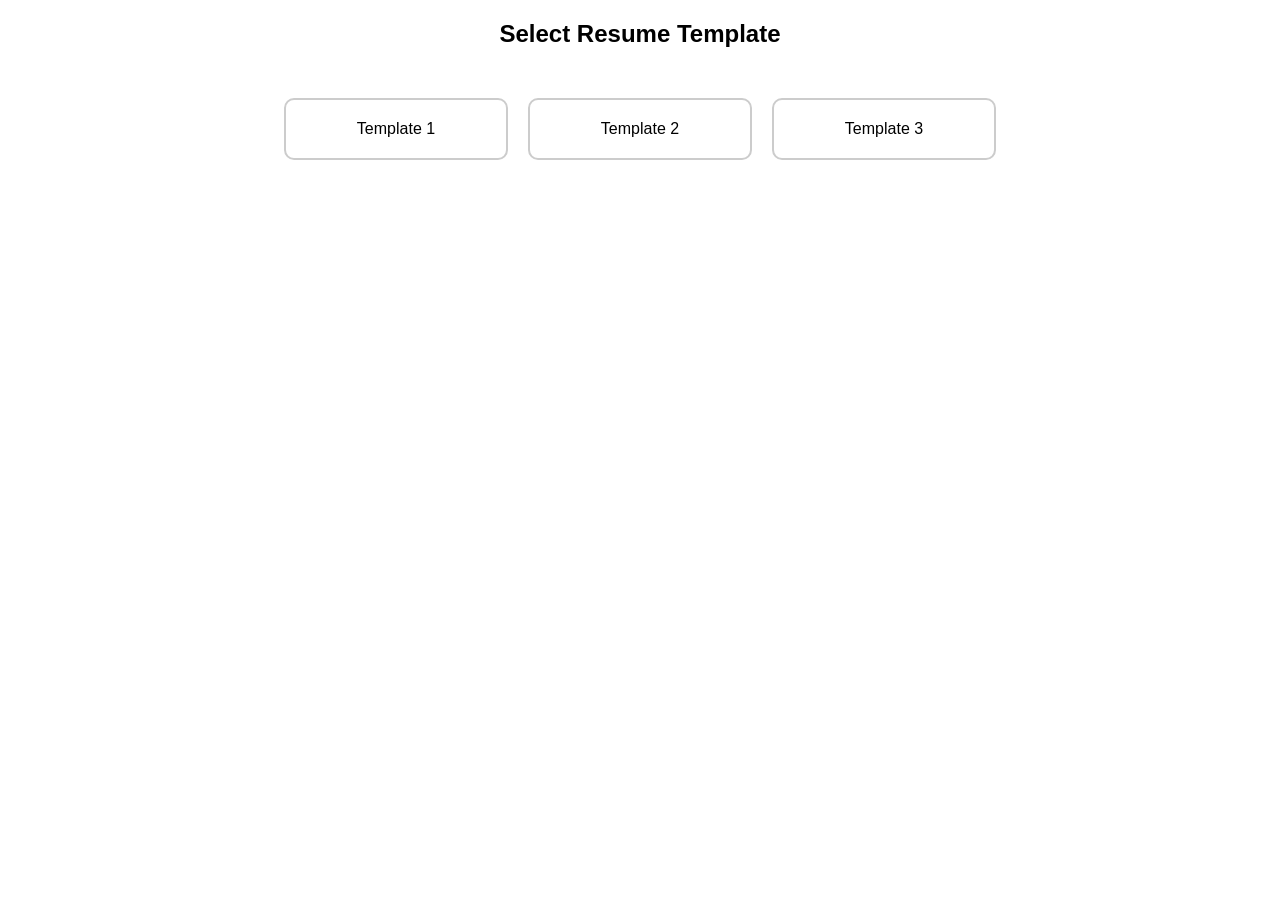
==== index.html @ f0acc03e "Add files via upload" ====
<!DOCTYPE html>
<html>
<head>
    <title>Resume Generator</title>
    <style>
        body { font-family: Arial; text-align: center; }
        .templates {
            display: flex;
            justify-content: center;
            gap: 20px;
            margin-top: 50px;
        }
        .card {
            width: 180px;
            padding: 20px;
            border: 2px solid #ccc;
            cursor: pointer;
            border-radius: 10px;
        }
    </style>
</head>
<body>

<h2>Select Resume Template</h2>

<div class="templates">
    <div class="card" onclick="selectTemplate('t1')">Template 1</div>
    <div class="card" onclick="selectTemplate('t2')">Template 2</div>
    <div class="card" onclick="selectTemplate('t3')">Template 3</div>
</div>

<script>
function selectTemplate(t) {
    localStorage.setItem("template", t);

    if (t === "t1") window.location.href = "form1.html";
    else if (t === "t2") window.location.href = "form2.html";
    else window.location.href = "form3.html";
}
</script>

</body>
</html>
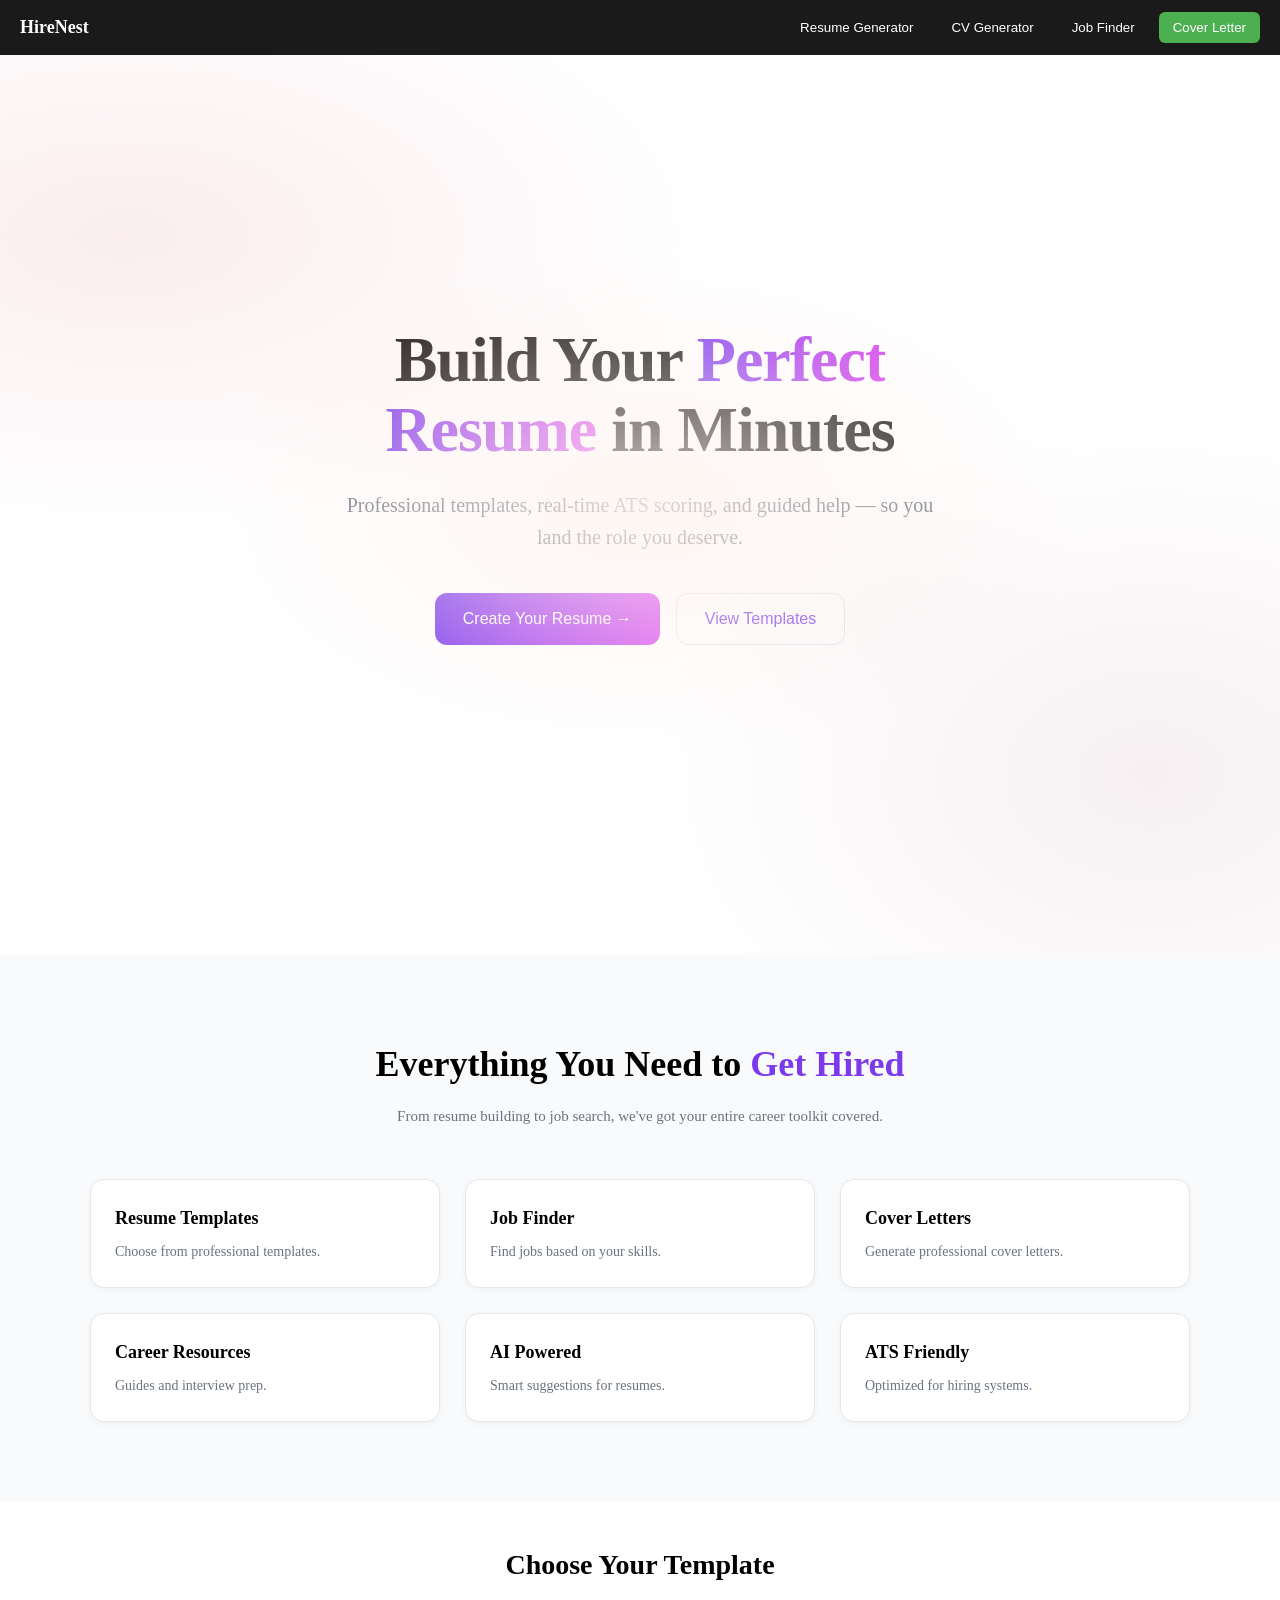
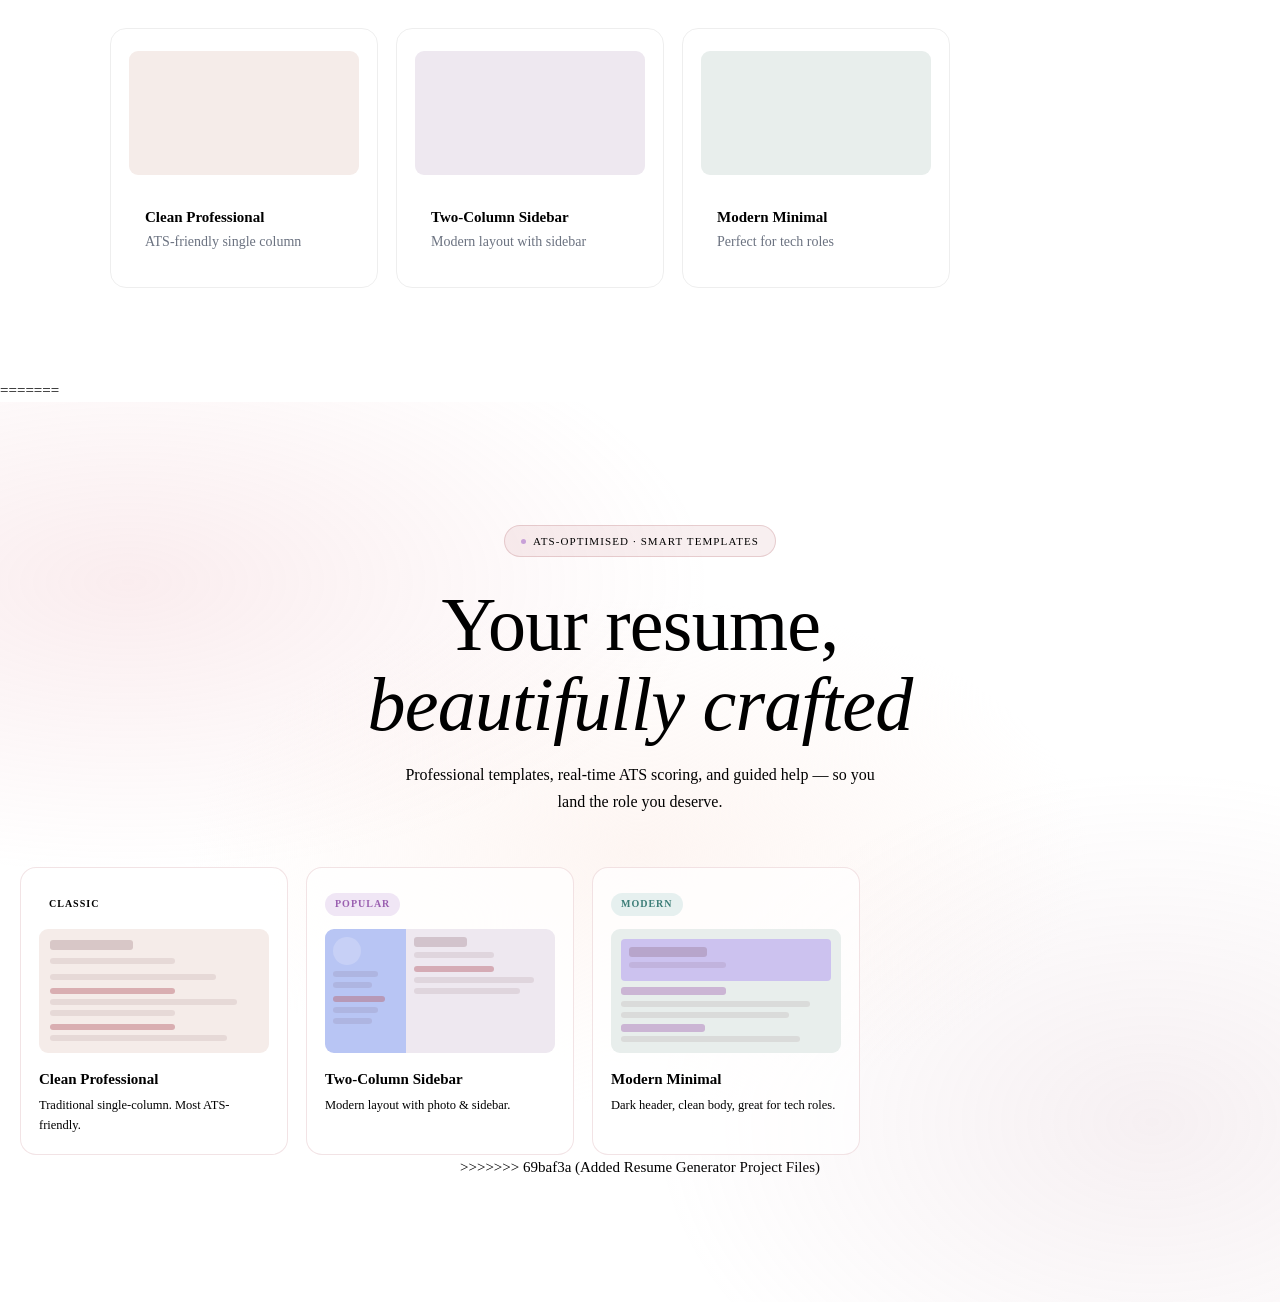
==== commit 28491c36: "Added Resume Generator Project Files" ====
--- a/index.html
+++ b/index.html
@@ -1,43 +1,559 @@
 <!DOCTYPE html>
-<html>
+<html lang="en">
 <head>
-    <title>Resume Generator</title>
-    <style>
-        body { font-family: Arial; text-align: center; }
-        .templates {
-            display: flex;
-            justify-content: center;
-            gap: 20px;
-            margin-top: 50px;
-        }
-        .card {
-            width: 180px;
-            padding: 20px;
-            border: 2px solid #ccc;
-            cursor: pointer;
-            border-radius: 10px;
-        }
-    </style>
+<meta charset="UTF-8">
+<meta name="viewport" content="width=device-width, initial-scale=1.0">
+<title>HireNest — ATS-Ready Resume Builder</title>
+<link href="https://fonts.googleapis.com/css2?family=Cormorant+Garamond:ital,wght@0,300;0,400;0,500;0,600;1,400;1,500&family=Jost:wght@300;400;500;600&display=swap" rel="stylesheet">
+<link rel="stylesheet" href="styles.css">
 </head>
 <body>
-
-<h2>Select Resume Template</h2>
-
-<div class="templates">
-    <div class="card" onclick="selectTemplate('t1')">Template 1</div>
-    <div class="card" onclick="selectTemplate('t2')">Template 2</div>
-    <div class="card" onclick="selectTemplate('t3')">Template 3</div>
+<!-- NAVBAR -->
+<div class="navbar">
+    <div class="logo">HireNest</div>
+    <div class="nav-buttons">
+      <button class="nav-btn" onclick="goToResume()">Resume Generator</button>
+      <button class="nav-btn" onclick="goToCV()">CV Generator</button>
+      <button class="nav-btn" onclick="goToJobs()">Job Finder</button>
+      <button class="nav-btn active" onclick="goToCoverLetter()">Cover Letter</button>
+    </div>
+  </div>
+<!-- ═══════════════════════════════════════════
+     SCREEN 0: HOME / TEMPLATE SELECTION
+═════════════════════════════════════════════ -->
+
+<div id="screen-home" class="screen active" style="background:#ffffff; padding:0;">
+
+  <!-- HERO -->
+  <div style="max-width:1200px;margin:0 auto;padding:80px 20px 60px;text-align:center;">
+
+    <h1 style="
+      font-size:64px;
+      line-height:1.1;
+      font-weight:600;
+      letter-spacing:-1px;
+      color:#111;
+      margin-bottom:24px;
+    ">
+      Build Your <span style="background:linear-gradient(90deg,#7c3aed,#d946ef);-webkit-background-clip:text;color:transparent;">Perfect</span><br>
+      <span style="background:linear-gradient(90deg,#7c3aed,#d946ef);-webkit-background-clip:text;color:transparent;">Resume</span> in Minutes
+    </h1>
+
+    <p style="
+      font-size:20px;
+      color:#6b7280;
+      max-width:600px;
+      margin:0 auto 40px;
+      line-height:1.6;
+    ">
+      Professional templates, real-time ATS scoring, and guided help — so you land the role you deserve.
+    </p>
+
+    <!-- CTA -->
+    <div style="display:flex;gap:16px;justify-content:center;flex-wrap:wrap;margin-bottom:60px;">
+      <button onclick="scrollToTemplates()" style="
+        background:linear-gradient(90deg,#7c3aed,#d946ef);
+        color:white;
+        border:none;
+        padding:16px 28px;
+        font-size:16px;
+        border-radius:12px;
+        cursor:pointer;
+        font-weight:500;
+      ">
+        Create Your Resume →
+      </button>
+
+      <button onclick="document.getElementById('template-section').scrollIntoView({behavior:'smooth'})" style="
+        background:white;
+        border:1px solid #e5e7eb;
+        padding:16px 28px;
+        font-size:16px;
+        border-radius:12px;
+        cursor:pointer;
+        color:#7c3aed;
+        font-weight:500;
+      ">
+        View Templates
+      </button>
+    </div>
+
+  </div>
+  </div> <!-- END template-section -->
+
+<!-- NEW FEATURES SECTION -->
+<section class="features-section">
+  <div class="features-container">
+
+    <h2 class="features-title">
+      Everything You Need to <span>Get Hired</span>
+    </h2>
+
+    <p class="features-sub">
+      From resume building to job search, we've got your entire career toolkit covered.
+    </p>
+
+    <div class="features-grid">
+
+      <div class="feature-card">
+        <h3>Resume Templates</h3>
+        <p>Choose from professional templates.</p>
+      </div>
+
+      <div class="feature-card">
+        <h3>Job Finder</h3>
+        <p>Find jobs based on your skills.</p>
+      </div>
+
+      <div class="feature-card">
+        <h3>Cover Letters</h3>
+        <p>Generate professional cover letters.</p>
+      </div>
+
+      <div class="feature-card">
+        <h3>Career Resources</h3>
+        <p>Guides and interview prep.</p>
+      </div>
+
+      <div class="feature-card">
+        <h3>AI Powered</h3>
+        <p>Smart suggestions for resumes.</p>
+      </div>
+
+      <div class="feature-card">
+        <h3>ATS Friendly</h3>
+        <p>Optimized for hiring systems.</p>
+      </div>
+
+    </div>
+  </div>
+</section>
+
+  <!-- TEMPLATE SECTION -->
+  <div id="template-section" style="max-width:1100px;margin:0 auto;padding:40px 20px 90px;">
+
+    <h2 style="text-align:center;font-size:28px;font-weight:600;margin-bottom:40px;">
+      Choose Your Template
+    </h2>
+
+    <div class="template-grid">
+
+      <!-- Template 1 -->
+      <div class="template-card" onclick="selectTemplate(1)" style="border-radius:16px;border:1px solid #eee;overflow:hidden;cursor:pointer;transition:.2s;">
+        <div class="tc-preview preview-t1"></div>
+        <div style="padding:16px;">
+          <div style="font-weight:600;">Clean Professional</div>
+          <div style="color:#6b7280;font-size:14px;">ATS-friendly single column</div>
+        </div>
+      </div>
+
+      <!-- Template 2 -->
+      <div class="template-card" onclick="selectTemplate(2)" style="border-radius:16px;border:1px solid #eee;overflow:hidden;cursor:pointer;">
+        <div class="tc-preview preview-t2"></div>
+        <div style="padding:16px;">
+          <div style="font-weight:600;">Two-Column Sidebar</div>
+          <div style="color:#6b7280;font-size:14px;">Modern layout with sidebar</div>
+        </div>
+      </div>
+
+      <!-- Template 3 -->
+      <div class="template-card" onclick="selectTemplate(3)" style="border-radius:16px;border:1px solid #eee;overflow:hidden;cursor:pointer;">
+        <div class="tc-preview preview-t3"></div>
+        <div style="padding:16px;">
+          <div style="font-weight:600;">Modern Minimal</div>
+          <div style="color:#6b7280;font-size:14px;">Perfect for tech roles</div>
+        </div>
+      </div>
+
+    </div>
+
+  </div>
+  
+
+=======
+<!-- ═══════════════════════════════════════════
+     SCREEN 0: HOME / TEMPLATE SELECTION
+═════════════════════════════════════════════ -->
+<div id="screen-home" class="screen active">
+  <div style="position:relative;z-index:1;width:100%;">
+    <div class="home-badge">
+      <div class="ai-dot"></div>
+      ATS-Optimised · Smart Templates
+    </div>
+    <h1 class="home-title">Your resume,<br><em>beautifully crafted</em></h1>
+    <p class="home-sub">Professional templates, real-time ATS scoring, and guided help — so you land the role you deserve.</p>
+
+    <div class="template-grid">
+
+      <div class="template-card" onclick="selectTemplate(1)">
+        <span class="tc-tag">Classic</span>
+        <div class="tc-preview preview-t1">
+          <div class="preview-lines">
+            <div class="pl thick xshort"></div>
+            <div class="pl short" style="margin-top:8px"></div>
+            <div class="pl" style="width:80%;margin-top:10px"></div>
+            <div class="pl accent short" style="margin-top:8px"></div>
+            <div class="pl" style="width:90%"></div>
+            <div class="pl short"></div>
+            <div class="pl accent short" style="margin-top:8px"></div>
+            <div class="pl" style="width:85%"></div>
+          </div>
+        </div>
+        <div class="tc-name">Clean Professional</div>
+        <div class="tc-desc">Traditional single-column. Most ATS-friendly.</div>
+      </div>
+
+      <div class="template-card" onclick="selectTemplate(2)">
+        <span class="tc-tag popular">Popular</span>
+        <div class="tc-preview preview-t2">
+          <div style="display:flex;height:100%;">
+            <div style="width:35%;background:rgba(26,92,255,.25);padding:8px;">
+              <div class="pl" style="height:28px;width:28px;border-radius:50%;background:rgba(255,255,255,.2)"></div>
+              <div class="pl short" style="margin-top:6px;width:70%"></div>
+              <div class="pl xshort" style="width:60%"></div>
+              <div class="pl accent" style="width:80%;margin-top:8px"></div>
+              <div class="pl" style="width:70%"></div>
+              <div class="pl" style="width:60%"></div>
+            </div>
+            <div style="flex:1;padding:8px;">
+              <div class="pl thick xshort"></div>
+              <div class="pl short" style="margin-top:4px"></div>
+              <div class="pl accent" style="margin-top:8px;width:60%"></div>
+              <div class="pl" style="width:90%"></div>
+              <div class="pl" style="width:80%"></div>
+            </div>
+          </div>
+        </div>
+        <div class="tc-name">Two-Column Sidebar</div>
+        <div class="tc-desc">Modern layout with photo &amp; sidebar.</div>
+      </div>
+
+      <div class="template-card" onclick="selectTemplate(3)">
+        <span class="tc-tag modern">Modern</span>
+        <div class="tc-preview preview-t3">
+          <div style="padding:10px;">
+            <div style="background:rgba(139,92,246,.3);padding:8px;border-radius:4px;margin-bottom:6px;">
+              <div class="pl thick xshort"></div>
+              <div class="pl xshort" style="width:50%;margin-top:4px"></div>
+            </div>
+            <div class="pl accent2" style="width:50%;height:8px;margin-bottom:6px"></div>
+            <div class="pl" style="width:90%"></div>
+            <div class="pl" style="width:80%"></div>
+            <div class="pl accent2" style="width:40%;height:8px;margin-top:6px;margin-bottom:4px"></div>
+            <div class="pl" style="width:85%"></div>
+          </div>
+        </div>
+        <div class="tc-name">Modern Minimal</div>
+        <div class="tc-desc">Dark header, clean body, great for tech roles.</div>
+      </div>
+
+    </div>
+  </div>
+>>>>>>> 69baf3a (Added Resume Generator Project Files)
 </div>
 
-<script>
-function selectTemplate(t) {
-    localStorage.setItem("template", t);
-
-    if (t === "t1") window.location.href = "form1.html";
-    else if (t === "t2") window.location.href = "form2.html";
-    else window.location.href = "form3.html";
-}
-</script>
-
+<!-- ═══════════════════════════════════════════
+     SCREEN 1: FORM
+═════════════════════════════════════════════ -->
+<div id="screen-form" class="screen">
+
+  <!-- Mobile topbar -->
+  <div class="mobile-bar">
+    <button class="btn btn-ghost btn-sm" onclick="goTo('home')">← Back</button>
+    <strong style="font-size:14px">Build Resume</strong>
+    <button class="btn btn-primary btn-sm" onclick="buildResume()">Preview →</button>
+  </div>
+
+  <div class="form-layout">
+
+    <!-- Left sidebar -->
+    <aside class="form-sidebar">
+<<<<<<< HEAD
+      <div class="sidebar-logo">HireNest<span>Resume</span></div>
+=======
+      <div class="sidebar-logo">Petal<span>Resume</span></div>
+>>>>>>> 69baf3a (Added Resume Generator Project Files)
+
+      <nav id="form-nav">
+        <div class="nav-item active" onclick="scrollToSection('sec-personal')" data-sec="personal">
+          <span class="nav-icon">👤</span> Personal Info
+          <span class="nav-done">✓</span>
+        </div>
+        <div class="nav-item" onclick="scrollToSection('sec-summary')" data-sec="summary">
+          <span class="nav-icon">📝</span> Summary
+          <span class="nav-done">✓</span>
+        </div>
+        <div class="nav-item" onclick="scrollToSection('sec-experience')" data-sec="experience">
+          <span class="nav-icon">💼</span> Experience
+          <span class="nav-done">✓</span>
+        </div>
+        <div class="nav-item" onclick="scrollToSection('sec-education')" data-sec="education">
+          <span class="nav-icon">🎓</span> Education
+          <span class="nav-done">✓</span>
+        </div>
+        <div class="nav-item" onclick="scrollToSection('sec-skills')" data-sec="skills">
+          <span class="nav-icon">⚡</span> Skills
+          <span class="nav-done">✓</span>
+        </div>
+        <div class="nav-item" onclick="scrollToSection('sec-projects')" data-sec="projects">
+          <span class="nav-icon">🔧</span> Projects
+          <span class="nav-done">✓</span>
+        </div>
+        <div class="nav-item" onclick="scrollToSection('sec-extras')" data-sec="extras">
+          <span class="nav-icon">✨</span> Extras
+          <span class="nav-done">✓</span>
+        </div>
+      </nav>
+
+      <div class="progress-wrap">
+        <div class="progress-label">Completion</div>
+        <div class="progress-bar"><div class="progress-fill" id="prog-fill" style="width:5%"></div></div>
+        <div style="font-size:12px;color:var(--ink-3);margin-top:6px;" id="prog-label">Just getting started</div>
+      </div>
+    </aside>
+
+    <!-- Main form -->
+    <main class="form-main" id="form-scroll-area">
+
+      <div class="form-header">
+        <div class="fh-step" id="form-template-label">Template 1 — Clean Professional</div>
+        <h1 class="fh-title">Tell us about yourself</h1>
+        <p class="fh-sub">Fill out each section. We'll handle the formatting.</p>
+      </div>
+
+      <!-- Personal -->
+      <div class="section-block" id="sec-personal">
+        <div class="sb-title">Personal Info</div>
+        <div class="field-row">
+          <div class="field">
+            <label>Full Name *</label>
+            <input type="text" id="f-name" placeholder="e.g. Arjun Mehta" oninput="liveScore()">
+          </div>
+          <div class="field">
+            <label>Job Title / Role</label>
+            <input type="text" id="f-role" placeholder="e.g. Software Engineer" oninput="liveScore()">
+          </div>
+        </div>
+        <div class="field-row">
+          <div class="field">
+            <label>Email Address *</label>
+            <input type="email" id="f-email" placeholder="arjun@email.com" oninput="liveScore()">
+          </div>
+          <div class="field">
+            <label>Phone Number *</label>
+            <input type="tel" id="f-phone" placeholder="+91 98765 43210" oninput="liveScore()">
+          </div>
+        </div>
+        <div class="field-row">
+          <div class="field">
+            <label>City / Location</label>
+            <input type="text" id="f-location" placeholder="Bengaluru, India">
+          </div>
+          <div class="field">
+            <label>LinkedIn URL</label>
+            <input type="url" id="f-linkedin" placeholder="linkedin.com/in/yourname">
+          </div>
+        </div>
+        <div class="field-row">
+          <div class="field">
+            <label>Portfolio / GitHub</label>
+            <input type="url" id="f-portfolio" placeholder="github.com/yourname">
+          </div>
+          <div class="field" id="photo-field" style="display:none;">
+            <label>Profile Photo</label>
+            <input type="file" id="f-photo" accept="image/*" onchange="handlePhoto(this)">
+            <span class="field-hint">JPG/PNG. Used in Template 2.</span>
+          </div>
+        </div>
+      </div>
+
+      <!-- Summary -->
+      <div class="section-block" id="sec-summary">
+        <div class="sb-title">Professional Summary</div>
+        <div class="field field-row single">
+          <label>Summary (2–4 sentences recommended)</label>
+          <textarea id="f-summary" rows="4" placeholder="A results-driven Software Engineer with 3+ years of experience building scalable web applications..." oninput="updateCharCount(this,'sum-count',600)"></textarea>
+          <div style="display:flex;justify-content:space-between;align-items:center">
+            <span class="field-hint">💡 Include keywords matching the job description for ATS</span>
+            <span class="char-count" id="sum-count">0 / 600</span>
+          </div>
+          <div style="margin-top:8px; color: var(--ink-3); font-size: 12px;">
+            Tip: keep your summary concise, achievement-oriented, and tailored to the role.
+          </div>
+        </div>
+      </div>
+
+      <!-- Experience -->
+      <div class="section-block" id="sec-experience">
+        <div class="sb-title">Work Experience</div>
+        <div id="exp-entries"></div>
+        <button class="add-entry-btn" onclick="addExperience()">+ Add Experience</button>
+      </div>
+
+      <!-- Education -->
+      <div class="section-block" id="sec-education">
+        <div class="sb-title">Education</div>
+        <div id="edu-entries"></div>
+        <button class="add-entry-btn" onclick="addEducation()">+ Add Education</button>
+      </div>
+
+      <!-- Skills -->
+      <div class="section-block" id="sec-skills">
+        <div class="sb-title">Skills</div>
+        <div class="field">
+          <label>Technical Skills <span style="margin-left:6px;font-size:12px;color:var(--ink-3)">ATS Key</span></label>
+          <div class="tag-input-wrap" id="skills-wrap" onclick="document.getElementById('skill-input').focus()">
+            <input class="tag-real-input" id="skill-input" placeholder="Type a skill, press Enter…" onkeydown="handleSkillInput(event)">
+          </div>
+          <span class="field-hint">Press <strong>Enter</strong> or <strong>comma</strong> to add. Add at least 5–8 skills for better ATS score.</span>
+          <div style="margin-top:8px; color: var(--ink-3); font-size: 12px;">Tip: use role-specific skills and keywords from the job post.</div>
+        </div>
+        <div class="field" style="margin-top:14px">
+          <label>Languages</label>
+          <input type="text" id="f-languages" placeholder="e.g. English (Fluent), Hindi (Native)">
+        </div>
+      </div>
+
+      <!-- Projects -->
+      <div class="section-block" id="sec-projects">
+        <div class="sb-title">Projects</div>
+        <div id="proj-entries"></div>
+        <button class="add-entry-btn" onclick="addProject()">+ Add Project</button>
+      </div>
+
+      <!-- Extras -->
+      <div class="section-block" id="sec-extras">
+        <div class="sb-title">Extras</div>
+        <div class="field-row">
+          <div class="field">
+            <label>Certifications</label>
+            <textarea id="f-certs" rows="2" placeholder="AWS Certified Developer (2024), Google Cloud Associate…"></textarea>
+          </div>
+          <div class="field">
+            <label>Awards & Achievements</label>
+            <textarea id="f-awards" rows="2" placeholder="Employee of the Quarter, Hackathon Winner…"></textarea>
+          </div>
+        </div>
+        <div class="field-row">
+          <div class="field">
+            <label>Volunteer / Community</label>
+            <textarea id="f-volunteer" rows="2" placeholder="Volunteer at local NGO, open-source contributor…"></textarea>
+          </div>
+          <div class="field">
+            <label>Interests / Hobbies</label>
+            <input type="text" id="f-hobbies" placeholder="Photography, Chess, Open-source">
+          </div>
+        </div>
+      </div>
+
+      <div class="form-actions">
+        <button class="btn btn-ghost" onclick="goTo('home')">← Change Template</button>
+        <button class="btn btn-primary" onclick="buildResume()">Preview Resume →</button>
+      </div>
+
+    </main>
+
+    <!-- ATS panel -->
+    <aside class="form-ats">
+      <div class="ats-title">ATS Score</div>
+
+      <div class="ats-score-ring">
+        <svg width="90" height="90" viewBox="0 0 90 90">
+          <circle class="score-bg" cx="45" cy="45" r="40"></circle>
+          <circle class="score-fill" id="score-ring" cx="45" cy="45" r="40" style="stroke-dashoffset:251"></circle>
+        </svg>
+        <div class="score-text">
+          <span id="score-num">0</span>
+          <small>/ 100</small>
+        </div>
+      </div>
+
+      <div class="ats-checks" id="ats-checks">
+        <div class="ats-check fail"><span class="ats-check-icon">✗</span><span class="ats-check-text">Add your name & contact info</span></div>
+        <div class="ats-check fail"><span class="ats-check-icon">✗</span><span class="ats-check-text">Write a professional summary</span></div>
+        <div class="ats-check fail"><span class="ats-check-icon">✗</span><span class="ats-check-text">Add work experience</span></div>
+        <div class="ats-check fail"><span class="ats-check-icon">✗</span><span class="ats-check-text">List your education</span></div>
+        <div class="ats-check fail"><span class="ats-check-icon">✗</span><span class="ats-check-text">Add 5+ skills</span></div>
+      </div>
+
+      <div class="divider"></div>
+      <div class="ats-title" style="margin-top:0">ATS Tips</div>
+
+      <div class="ats-tip"><strong>✓ Use standard section headings</strong>ATS bots scan for keywords like "Experience", "Education", "Skills".</div>
+      <div class="ats-tip"><strong>✓ Quantify achievements</strong>Use numbers — "Increased sales by 30%" beats "improved sales".</div>
+      <div class="ats-tip"><strong>✓ Mirror job description</strong>Copy exact skill keywords from the job posting into your resume.</div>
+      <div class="ats-tip"><strong>✓ No tables / columns in T1</strong>Template 1 is the most ATS-safe — linear reading order.</div>
+    </aside>
+
+  </div>
+</div>
+
+<!-- ═══════════════════════════════════════════
+     SCREEN 2: PREVIEW
+═════════════════════════════════════════════ -->
+<div id="screen-preview" class="screen">
+  <div class="preview-layout">
+
+    <div class="preview-area" id="preview-area">
+      <div class="resume-paper" id="resume-output"></div>
+    </div>
+
+    <aside class="preview-controls">
+      <div class="pc-title">Customise</div>
+
+      <div class="pc-section">
+        <div class="ats-score-mini" id="final-score-box">
+          <div class="score" id="final-score-num">—</div>
+          <div class="label">ATS Score</div>
+        </div>
+      </div>
+
+      <div class="pc-section">
+        <span class="pc-label">Accent Colour</span>
+        <div class="color-grid" id="color-grid">
+          <div class="color-swatch active" style="background:#2d2226" onclick="setAccent('#2d2226',this)"></div>
+          <div class="color-swatch" style="background:#b5636e" onclick="setAccent('#b5636e',this)"></div>
+          <div class="color-swatch" style="background:#9a5fb0" onclick="setAccent('#9a5fb0',this)"></div>
+          <div class="color-swatch" style="background:#3d7e78" onclick="setAccent('#3d7e78',this)"></div>
+          <div class="color-swatch" style="background:#7a5a8a" onclick="setAccent('#7a5a8a',this)"></div>
+          <div class="color-swatch" style="background:#c49aaa" onclick="setAccent('#c49aaa',this)"></div>
+          <div class="color-swatch" style="background:#6b8fa8" onclick="setAccent('#6b8fa8',this)"></div>
+          <div class="color-swatch" style="background:#8a7262" onclick="setAccent('#8a7262',this)"></div>
+          <div class="color-swatch" style="background:#4a6858" onclick="setAccent('#4a6858',this)"></div>
+          <div class="color-swatch" style="background:#a06070" onclick="setAccent('#a06070',this)"></div>
+        </div>
+      </div>
+
+      <div class="pc-section">
+        <span class="pc-label">Font Family</span>
+        <div class="font-btns" id="font-btns">
+          <button class="font-btn active" onclick="setFont('Georgia, serif',this)" style="font-family:Georgia">Georgia</button>
+          <button class="font-btn" onclick="setFont('\'DM Sans\',sans-serif',this)" style="font-family:'DM Sans',sans-serif">DM Sans</button>
+          <button class="font-btn" onclick="setFont('\'Trebuchet MS\',sans-serif',this)" style="font-family:'Trebuchet MS'">Trebuchet MS</button>
+          <button class="font-btn" onclick="setFont('\'Palatino\',serif',this)" style="font-family:'Palatino'">Palatino</button>
+        </div>
+      </div>
+
+      <div class="pc-section">
+        <span class="pc-label">Font Size</span>
+        <div style="display:flex;gap:6px">
+          <button class="btn btn-ghost btn-sm" onclick="adjustFontSize(-1)">A−</button>
+          <button class="btn btn-ghost btn-sm" onclick="adjustFontSize(1)">A+</button>
+        </div>
+      </div>
+
+      <div class="pc-section">
+        <button class="print-btn" onclick="window.print()">⬇ Download PDF</button>
+        <button class="back-btn-pr" onclick="goTo('form')">← Edit Resume</button>
+      </div>
+
+    </aside>
+  </div>
+</div>
+
+<!-- Toast -->
+<div class="toast" id="toast"></div>
+
+<script src="script.js"></script>
 </body>
 </html>
--- a/styles.css
+++ b/styles.css
@@ -0,0 +1,1298 @@
+<<<<<<< HEAD
+:root {
+  --ink: #2d2226;
+  --ink-2: #4a3840;
+  --ink-3: #9e8a92;
+  --paper: #fdf8f6;
+  --surface: #ffffff;
+  --border: #ecddd8;
+  --border-soft: #f5ece8;
+  --accent: #b5636e;
+  --accent-soft: #faebed;
+  --accent-mid: #d4929a;
+  --accent-pale: #f7dfe2;
+  --blush: #f9ede8;
+  --rose: #e8b4b8;
+  --mauve: #c49aaa;
+  --cream: #fdf3ef;
+  --success: #5a8a6a;
+  --success-soft: #ebf3ee;
+  --warn: #b5895a;
+  --warn-soft: #faf0e6;
+  --danger: #b5474f;
+  --danger-soft: #fceaeb;
+  --shadow-sm: 0 1px 4px rgba(100,50,60,.06), 0 1px 2px rgba(100,50,60,.04);
+  --shadow-md: 0 4px 20px rgba(100,50,60,.08), 0 2px 6px rgba(100,50,60,.04);
+  --shadow-lg: 0 20px 60px rgba(100,50,60,.1), 0 8px 20px rgba(100,50,60,.06);
+  --r: 12px;
+  --r-sm: 8px;
+  --font: 'Jost', sans-serif;
+  --font-serif: 'Cormorant Garamond', serif;
+}
+
+* { box-sizing: border-box; margin: 0; padding: 0; }
+html { scroll-behavior: smooth; }
+
+body {
+  font-family: var(--font);
+  background: var(--paper);
+  color: var(--ink);
+  min-height: 100vh;
+  font-size: 15px;
+  line-height: 1.65;
+}
+
+.navbar {
+  display: flex;
+  justify-content: space-between;
+  align-items: center;
+  background: #1a1a1a;
+  color: white;
+  padding: 12px 20px;
+}
+
+.logo {
+  font-size: 18px;
+  font-weight: bold;
+}
+
+.nav-buttons {
+  display: flex;
+  gap: 10px;
+}
+
+.nav-btn {
+  padding: 8px 14px;
+  border: none;
+  background: transparent;
+  color: white;
+  cursor: pointer;
+  border-radius: 6px;
+}
+
+.nav-btn:hover {
+  background: #333;
+}
+
+.nav-btn.active {
+  background: #4CAF50;
+}
+
+.screen { display: none; min-height: 100vh; }
+.screen.active { display: block; }
+/* SECTION BACKGROUND */
+.features-section {
+  background: #f9fafb;
+  padding: 80px 20px;
+}
+
+/* CONTAINER */
+.features-container {
+  max-width: 1100px;
+  margin: 0 auto;
+  text-align: center;
+}
+
+/* HEADING */
+.features-title {
+  font-size: 36px;
+  font-weight: 600;
+  margin-bottom: 10px;
+}
+
+.features-title span {
+  color: #7c3aed;
+}
+
+.features-sub {
+  color: #6b7280;
+  margin-bottom: 50px;
+}
+
+/* GRID */
+.features-grid {
+  display: grid;
+  grid-template-columns: repeat(3, 1fr);
+  gap: 25px;
+}
+
+/* CARD / BOX */
+.feature-card {
+  background: #ffffff;
+  padding: 24px;
+  border-radius: 14px;
+  border: 1px solid #e5e7eb;
+  text-align: left;
+  transition: all 0.25s ease;
+  box-shadow: 0 2px 6px rgba(0,0,0,0.04);
+}
+
+/* HOVER EFFECT */
+.feature-card:hover {
+  transform: translateY(-4px);
+  box-shadow: 0 8px 20px rgba(0,0,0,0.08);
+}
+
+/* TITLE */
+.feature-card h3 {
+  font-size: 18px;
+  font-weight: 600;
+  margin-bottom: 6px;
+}
+
+/* TEXT */
+.feature-card p {
+  color: #6b7280;
+  font-size: 14px;
+}
+
+/* RESPONSIVE */
+@media (max-width: 900px) {
+  .features-grid {
+    grid-template-columns: repeat(2, 1fr);
+  }
+}
+
+@media (max-width: 600px) {
+  .features-grid {
+    grid-template-columns: 1fr;
+  }
+}
+/* ══ LANDING ══════════════════════════════════ */
+#screen-home {
+  background: var(--cream);
+  color: var(--ink);
+  display: flex;
+  flex-direction: column;
+  align-items: center;
+  justify-content: center;
+  text-align: center;
+  padding: 60px 20px;
+  position: relative;
+  min-height: 100vh;
+  overflow: hidden;
+}
+#screen-home::before {
+  content: '';
+  position: absolute; inset: 0;
+  background:
+    radial-gradient(ellipse 70% 50% at 10% 20%, rgba(229,155,165,.18) 0%, transparent 65%),
+    radial-gradient(ellipse 60% 60% at 90% 80%, rgba(196,154,170,.15) 0%, transparent 65%),
+    radial-gradient(ellipse 50% 40% at 50% 50%, rgba(253,243,239,.8) 0%, transparent 70%);
+  pointer-events: none;
+}
+.home-badge {
+  display: inline-flex; align-items: center; gap: 7px;
+  background: rgba(181,99,110,.1);
+  border: 1px solid rgba(181,99,110,.25);
+  border-radius: 100px;
+  padding: 6px 16px;
+  font-size: 11px; font-weight: 500;
+  letter-spacing: .1em; text-transform: uppercase;
+  color: var(--accent);
+  margin-bottom: 28px;
+  animation: fadeUp .6s ease both;
+}
+.home-title {
+  font-family: var(--font-serif);
+  font-size: clamp(42px, 6vw, 76px);
+  font-weight: 400;
+  line-height: 1.05;
+  letter-spacing: -.01em;
+  margin-bottom: 16px;
+  color: var(--ink);
+  animation: fadeUp .6s .1s ease both;
+}
+.home-title em { font-style: italic; color: var(--accent); }
+.home-sub {
+  font-size: 16px; font-weight: 300;
+  color: var(--ink-3);
+  max-width: 480px;
+  margin: 0 auto 52px;
+  animation: fadeUp .6s .2s ease both;
+  line-height: 1.7;
+}
+
+.template-grid {
+  display: grid;
+  grid-template-columns: repeat(3, 1fr);
+  gap: 18px;
+  max-width: 840px; width: 100%;
+  animation: fadeUp .6s .3s ease both;
+}
+@media (max-width: 640px) { .template-grid { grid-template-columns: 1fr; max-width: 340px; } }
+
+.template-card {
+  background: rgba(255,255,255,.7);
+  border: 1px solid rgba(181,99,110,.18);
+  border-radius: 16px;
+  padding: 22px 18px 18px;
+  cursor: pointer;
+  transition: transform .22s, border-color .2s, box-shadow .2s;
+  text-align: left;
+}
+.template-card:hover {
+  transform: translateY(-5px);
+  border-color: rgba(181,99,110,.45);
+  box-shadow: 0 12px 40px rgba(181,99,110,.14);
+}
+.tc-tag {
+  font-size: 10px; font-weight: 600; letter-spacing: .1em; text-transform: uppercase;
+  padding: 3px 10px; border-radius: 100px;
+  background: var(--accent-pale); color: var(--accent);
+  display: inline-block; margin-bottom: 13px;
+}
+.tc-tag.popular { background: #f0e6f5; color: #9a5fb0; }
+.tc-tag.modern  { background: #e6f0ef; color: #3d7e78; }
+.tc-preview {
+  height: 124px; border-radius: 9px;
+  margin-bottom: 14px; overflow: hidden;
+}
+.preview-t1 { background: #f5ece9; }
+.preview-t2 { background: #eee8f0; }
+.preview-t3 { background: #e8eeec; }
+.preview-lines { padding: 11px; }
+.pl { height: 6px; border-radius: 3px; background: rgba(100,50,60,.1); margin-bottom: 5px; }
+.pl.thick { height: 10px; background: rgba(100,50,60,.2); }
+.pl.accent { background: rgba(181,99,110,.45); }
+.pl.accent2 { background: rgba(157,95,176,.4); }
+.pl.accent3 { background: rgba(61,126,120,.4); }
+.pl.short { width: 60%; }
+.pl.xshort { width: 40%; }
+.tc-name { font-weight: 600; font-size: 15px; margin-bottom: 3px; color: var(--ink); }
+.tc-desc { font-size: 12.5px; color: var(--ink-3); font-weight: 300; }
+
+/* ══ FORM ═════════════════════════════════════ */
+#screen-form { background: var(--paper); }
+.form-layout {
+  display: grid;
+  grid-template-columns: 250px 1fr 290px;
+  min-height: 100vh;
+  max-width: 1280px; margin: 0 auto;
+}
+@media (max-width: 1100px) {
+  .form-layout { grid-template-columns: 1fr; }
+  .form-sidebar, .form-ats { display: none; }
+}
+
+.form-sidebar {
+  padding: 32px 20px;
+  border-right: 1px solid var(--border);
+  position: sticky; top: 0;
+  height: 100vh; overflow-y: auto;
+  background: #fff8f5;
+}
+.sidebar-logo {
+  font-family: var(--font-serif);
+  font-size: 22px; font-weight: 500;
+  margin-bottom: 34px; color: var(--ink);
+  letter-spacing: .01em;
+}
+.sidebar-logo span { color: var(--accent); font-style: italic; }
+
+.nav-item {
+  display: flex; align-items: center; gap: 10px;
+  padding: 9px 12px;
+  border-radius: var(--r-sm);
+  font-size: 13.5px; font-weight: 400;
+  color: var(--ink-3);
+  cursor: pointer; transition: all .15s;
+}
+.nav-item:hover { background: var(--accent-pale); color: var(--ink); }
+.nav-item.active { background: var(--accent-soft); color: var(--accent); font-weight: 500; }
+.nav-item.done { color: var(--ink-2); }
+.nav-icon { width: 18px; text-align: center; font-size: 14px; }
+.nav-done { margin-left: auto; color: var(--success); font-size: 12px; display: none; }
+.nav-item.done .nav-done { display: block; }
+
+.progress-wrap { padding: 16px 12px; margin-top: 18px; }
+.progress-label { font-size: 11px; font-weight: 600; color: var(--ink-3); margin-bottom: 8px; letter-spacing: .07em; text-transform: uppercase; }
+.progress-bar { height: 4px; background: var(--border); border-radius: 10px; overflow: hidden; }
+.progress-fill { height: 100%; background: var(--accent); border-radius: 10px; transition: width .35s ease; }
+
+.form-main { padding: 36px 40px; max-width: 680px; }
+@media (max-width: 1100px) { .form-main { padding: 24px 20px; max-width: 100%; } }
+
+.form-header { margin-bottom: 34px; }
+.fh-step { font-size: 11px; font-weight: 600; letter-spacing: .1em; text-transform: uppercase; color: var(--accent-mid); margin-bottom: 8px; }
+.fh-title { font-family: var(--font-serif); font-size: 30px; font-weight: 500; letter-spacing: -.01em; line-height: 1.2; color: var(--ink); }
+.fh-sub { font-size: 14px; font-weight: 300; color: var(--ink-3); margin-top: 6px; }
+
+.section-block {
+  background: var(--surface);
+  border: 1px solid var(--border-soft);
+  border-radius: var(--r);
+  padding: 24px;
+  margin-bottom: 18px;
+  box-shadow: var(--shadow-sm);
+  animation: fadeUp .3s ease both;
+}
+.section-block + .section-block { animation-delay: .05s; }
+.sb-title {
+  font-size: 11px; font-weight: 600; letter-spacing: .09em;
+  text-transform: uppercase; color: var(--mauve);
+  margin-bottom: 18px;
+  display: flex; align-items: center; gap: 10px;
+}
+.sb-title::after { content: ''; flex: 1; height: 1px; background: var(--border-soft); }
+
+.field-row { display: grid; grid-template-columns: 1fr 1fr; gap: 14px; margin-bottom: 14px; }
+.field-row.single { grid-template-columns: 1fr; }
+.field-row.triple { grid-template-columns: 1fr 1fr 1fr; }
+
+.field { display: flex; flex-direction: column; gap: 5px; }
+.field label { font-size: 12.5px; font-weight: 500; color: var(--ink-2); }
+.field input,
+.field textarea,
+.field select {
+  font-family: var(--font);
+  font-size: 14px; font-weight: 300;
+  padding: 9px 13px;
+  border: 1.5px solid var(--border);
+  border-radius: var(--r-sm);
+  background: var(--paper);
+  color: var(--ink);
+  transition: border-color .15s, box-shadow .15s;
+  outline: none; width: 100%;
+}
+.field input:focus,
+.field textarea:focus,
+.field select:focus {
+  border-color: var(--accent-mid);
+  box-shadow: 0 0 0 3px rgba(181,99,110,.1);
+  background: var(--surface);
+}
+.field textarea { resize: vertical; min-height: 90px; }
+.field-hint { font-size: 11.5px; color: var(--ink-3); margin-top: 3px; font-weight: 300; }
+.field-hint.good { color: var(--success); }
+
+.tag-input-wrap {
+  display: flex; flex-wrap: wrap; gap: 6px;
+  padding: 7px 10px;
+  border: 1.5px solid var(--border);
+  border-radius: var(--r-sm);
+  background: var(--paper);
+  min-height: 42px; cursor: text;
+  transition: border-color .15s, box-shadow .15s;
+}
+.tag-input-wrap:focus-within {
+  border-color: var(--accent-mid);
+  box-shadow: 0 0 0 3px rgba(181,99,110,.1);
+  background: var(--surface);
+}
+.skill-tag {
+  display: inline-flex; align-items: center; gap: 4px;
+  background: var(--accent-pale); color: var(--accent);
+  padding: 2px 10px;
+  border-radius: 100px; font-size: 12.5px; font-weight: 400;
+}
+.skill-tag .del { cursor: pointer; font-size: 14px; line-height: 1; color: var(--accent-mid); opacity: .7; }
+.skill-tag .del:hover { opacity: 1; }
+.tag-real-input {
+  border: none; background: transparent; outline: none;
+  font-family: var(--font); font-size: 14px; font-weight: 300; color: var(--ink);
+  flex: 1; min-width: 80px;
+}
+
+.entry-block {
+  background: var(--blush);
+  border: 1px dashed var(--rose);
+  border-radius: var(--r-sm);
+  padding: 16px; margin-bottom: 12px;
+  position: relative;
+}
+.entry-block:last-child { margin-bottom: 0; }
+.entry-num {
+  position: absolute; top: -10px; left: 12px;
+  font-size: 10px; font-weight: 600; background: var(--accent);
+  color: white; padding: 1px 9px; border-radius: 100px;
+  letter-spacing: .04em;
+}
+.add-entry-btn {
+  display: flex; align-items: center; gap: 8px;
+  width: 100%; padding: 10px;
+  border: 1.5px dashed var(--rose);
+  border-radius: var(--r-sm);
+  background: none; cursor: pointer;
+  font-family: var(--font); font-size: 13.5px; font-weight: 400;
+  color: var(--mauve);
+  transition: all .15s; margin-top: 12px;
+}
+.add-entry-btn:hover { border-color: var(--accent); color: var(--accent); background: var(--accent-pale); }
+
+.remove-btn {
+  position: absolute; top: 10px; right: 10px;
+  background: none; border: none; cursor: pointer;
+  font-size: 15px; color: var(--ink-3); line-height: 1;
+  padding: 2px 5px; border-radius: 4px;
+  transition: color .15s, background .15s;
+}
+.remove-btn:hover { color: var(--danger); background: var(--danger-soft); }
+
+.char-count { font-size: 11.5px; color: var(--ink-3); text-align: right; font-weight: 300; }
+.char-count.warn { color: var(--warn); }
+.char-count.good { color: var(--success); }
+
+.form-actions {
+  display: flex; justify-content: space-between; align-items: center;
+  padding: 24px 0; margin-top: 8px; gap: 12px;
+}
+.btn {
+  display: inline-flex; align-items: center; gap: 8px;
+  padding: 10px 24px; border-radius: 100px;
+  font-family: var(--font); font-size: 14px; font-weight: 500;
+  cursor: pointer; transition: all .18s; border: none; text-decoration: none;
+  letter-spacing: .01em;
+}
+.btn-primary { background: var(--accent); color: white; }
+.btn-primary:hover { background: #a3555f; transform: translateY(-1px); box-shadow: 0 6px 18px rgba(181,99,110,.3); }
+.btn-ghost { background: none; color: var(--ink-2); border: 1.5px solid var(--border); border-radius: 100px; }
+.btn-ghost:hover { border-color: var(--accent-mid); color: var(--accent); background: var(--accent-pale); }
+.btn-sm { padding: 7px 16px; font-size: 13px; }
+
+/* ATS panel */
+.form-ats {
+  border-left: 1px solid var(--border);
+  padding: 28px 18px;
+  position: sticky; top: 0;
+  height: 100vh; overflow-y: auto;
+  background: #fff8f5;
+}
+.ats-title { font-size: 11px; font-weight: 600; letter-spacing: .09em; text-transform: uppercase; color: var(--mauve); margin-bottom: 20px; }
+.ats-score-ring {
+  width: 90px; height: 90px;
+  margin: 0 auto 20px; position: relative;
+}
+.ats-score-ring svg { transform: rotate(-90deg); }
+.ats-score-ring circle { fill: none; stroke-linecap: round; }
+.score-bg { stroke: var(--border); stroke-width: 7; }
+.score-fill { stroke: var(--accent); stroke-width: 7; stroke-dasharray: 251; transition: stroke-dashoffset .6s ease; }
+.score-text {
+  position: absolute; inset: 0;
+  display: flex; flex-direction: column;
+  align-items: center; justify-content: center;
+  font-size: 22px; font-weight: 600; color: var(--ink); line-height: 1;
+}
+.score-text small { font-size: 10px; font-weight: 400; color: var(--ink-3); margin-top: 2px; }
+
+.ats-checks { margin-bottom: 22px; }
+.ats-check {
+  display: flex; align-items: flex-start; gap: 9px;
+  padding: 8px 11px;
+  border-radius: var(--r-sm);
+  margin-bottom: 5px; font-size: 12.5px; font-weight: 400;
+}
+.ats-check.pass { background: var(--success-soft); color: var(--success); }
+.ats-check.fail { background: var(--danger-soft); color: var(--danger); }
+.ats-check.warn { background: var(--warn-soft); color: var(--warn); }
+.ats-check-icon { font-size: 13px; margin-top: 1px; flex-shrink: 0; }
+.ats-check-text { flex: 1; line-height: 1.4; }
+
+.ats-tip {
+  background: var(--accent-pale); color: var(--accent);
+  border-radius: var(--r-sm); padding: 11px; font-size: 12px; line-height: 1.55; font-weight: 400;
+  margin-bottom: 7px;
+}
+.ats-tip strong { display: block; font-weight: 600; margin-bottom: 2px; font-size: 12.5px; }
+
+/* ══ PREVIEW ══════════════════════════════════ */
+#screen-preview { background: #f0e8e4; }
+.preview-layout { display: grid; grid-template-columns: 1fr 270px; min-height: 100vh; max-width: 1280px; margin: 0 auto; }
+@media (max-width: 900px) {
+  .preview-layout { grid-template-columns: 1fr; }
+  .preview-controls { order: -1; }
+}
+.preview-area { padding: 32px; overflow-y: auto; }
+.resume-paper { background: white; max-width: 794px; margin: 0 auto; box-shadow: var(--shadow-lg); }
+
+/* Template 1 — Clean Professional */
+.resume-t1 { padding: 48px 52px; font-family: 'Georgia', serif; }
+.t1-header { border-bottom: 1.5px solid #2d2226; padding-bottom: 18px; margin-bottom: 22px; }
+.t1-name { font-size: 30px; font-weight: 700; letter-spacing: -.02em; color: #2d2226; }
+.t1-title { font-size: 13px; color: #7a5a62; margin-top: 4px; letter-spacing: .05em; text-transform: uppercase; }
+.t1-contact { display: flex; flex-wrap: wrap; gap: 16px; margin-top: 10px; }
+.t1-contact-item { font-size: 12.5px; color: #554448; display: flex; align-items: center; gap: 5px; }
+.t1-section { margin-bottom: 20px; }
+.t1-section-title { font-size: 11px; font-weight: 700; letter-spacing: .1em; text-transform: uppercase; color: #2d2226; border-bottom: 1px solid #e8d8d4; padding-bottom: 5px; margin-bottom: 12px; }
+.t1-entry { margin-bottom: 14px; }
+.t1-entry-header { display: flex; justify-content: space-between; align-items: baseline; }
+.t1-entry-title { font-size: 14px; font-weight: 700; color: #2d2226; }
+.t1-entry-date { font-size: 12px; color: #7a5a62; }
+.t1-entry-sub { font-size: 13px; color: #554448; font-style: italic; margin-top: 2px; }
+.t1-entry-body { font-size: 13px; color: #3d2e32; margin-top: 5px; line-height: 1.65; }
+.t1-skills-list { display: flex; flex-wrap: wrap; gap: 6px; }
+.t1-skill { font-size: 12px; padding: 3px 10px; border: 1px solid #e0cfd0; border-radius: 4px; color: #4a3840; }
+.t1-summary { font-size: 13.5px; color: #3d2e32; line-height: 1.75; }
+
+/* Template 2 — Sidebar */
+.resume-t2 { display: flex; font-family: 'Jost', sans-serif; min-height: 1000px; }
+.t2-sidebar { width: 255px; background: #3d2e32; color: white; padding: 36px 22px; flex-shrink: 0; }
+.t2-photo { width: 96px; height: 96px; border-radius: 50%; object-fit: cover; border: 3px solid rgba(255,255,255,.18); display: block; margin: 0 auto 18px; }
+.t2-photo-placeholder { width: 96px; height: 96px; border-radius: 50%; background: rgba(255,255,255,.1); display: flex; align-items: center; justify-content: center; font-size: 28px; margin: 0 auto 18px; }
+.t2-sb-name { font-size: 17px; font-weight: 500; text-align: center; line-height: 1.3; margin-bottom: 4px; }
+.t2-sb-title { font-size: 11px; text-align: center; opacity: .55; margin-bottom: 26px; letter-spacing: .07em; text-transform: uppercase; font-weight: 300; }
+.t2-sb-section { margin-bottom: 20px; }
+.t2-sb-head { font-size: 10px; font-weight: 600; letter-spacing: .12em; text-transform: uppercase; opacity: .45; border-bottom: 1px solid rgba(255,255,255,.1); padding-bottom: 5px; margin-bottom: 9px; }
+.t2-sb-item { font-size: 12.5px; opacity: .75; margin-bottom: 5px; display: flex; align-items: center; gap: 6px; font-weight: 300; }
+.t2-main { flex: 1; padding: 36px 28px; }
+.t2-section { margin-bottom: 22px; }
+.t2-section-head { font-size: 11px; font-weight: 600; letter-spacing: .1em; text-transform: uppercase; color: #3d2e32; border-bottom: 1.5px solid #3d2e32; padding-bottom: 5px; margin-bottom: 13px; }
+.t2-entry { margin-bottom: 15px; padding-left: 13px; border-left: 2px solid #f0ddd8; }
+.t2-entry-title { font-size: 14px; font-weight: 500; color: #2d2226; }
+.t2-entry-meta { font-size: 12.5px; color: #7a5a62; margin-top: 2px; font-weight: 300; }
+.t2-entry-body { font-size: 13px; color: #4a3840; margin-top: 5px; line-height: 1.65; }
+.t2-summary { font-size: 13.5px; color: #3d2e32; line-height: 1.75; }
+
+/* Template 3 — Modern */
+.resume-t3 { font-family: 'Jost', sans-serif; }
+.t3-top { background: #2d2226; color: white; padding: 40px 48px; }
+.t3-name { font-size: 32px; font-weight: 400; letter-spacing: -.01em; }
+.t3-role { font-size: 14px; opacity: .55; margin-top: 5px; letter-spacing: .06em; font-weight: 300; }
+.t3-contact-row { display: flex; flex-wrap: wrap; gap: 18px; margin-top: 16px; }
+.t3-ci { font-size: 12.5px; opacity: .65; display: flex; align-items: center; gap: 6px; font-weight: 300; }
+.t3-body { padding: 36px 48px; }
+.t3-two-col { display: grid; grid-template-columns: 1fr 1fr; gap: 38px; }
+.t3-section { margin-bottom: 24px; }
+.t3-section-head {
+  font-size: 10px; font-weight: 600; letter-spacing: .12em;
+  text-transform: uppercase; color: #2d2226;
+  display: flex; align-items: center; gap: 8px; margin-bottom: 13px;
+}
+.t3-section-head::before { content: ''; width: 18px; height: 2px; background: #2d2226; }
+.t3-entry { margin-bottom: 17px; }
+.t3-entry-head { display: flex; justify-content: space-between; align-items: flex-start; }
+.t3-entry-title { font-size: 14px; font-weight: 500; color: #2d2226; }
+.t3-entry-date { font-size: 11px; color: #9e8a92; background: #f9ede8; padding: 2px 8px; border-radius: 100px; white-space: nowrap; }
+.t3-entry-sub { font-size: 13px; color: #7a5a62; margin-top: 3px; font-weight: 300; }
+.t3-entry-body { font-size: 13px; color: #4a3840; margin-top: 6px; line-height: 1.65; }
+.t3-skills-grid { display: flex; flex-wrap: wrap; gap: 5px; }
+.t3-sk { font-size: 12px; padding: 4px 12px; border: 1.5px solid #ecddd8; border-radius: var(--r-sm); color: #4a3840; font-weight: 400; }
+.t3-summary { font-size: 13.5px; color: #3d2e32; line-height: 1.78; }
+
+/* Preview controls */
+.preview-controls {
+  background: #fff8f5;
+  border-left: 1px solid var(--border);
+  padding: 24px 18px;
+  overflow-y: auto;
+  position: sticky; top: 0; height: 100vh;
+}
+.pc-title { font-size: 11px; font-weight: 600; letter-spacing: .09em; text-transform: uppercase; color: var(--mauve); margin-bottom: 20px; }
+.pc-section { margin-bottom: 22px; padding-bottom: 22px; border-bottom: 1px solid var(--border-soft); }
+.pc-section:last-child { border-bottom: none; }
+.pc-label { font-size: 12px; font-weight: 500; color: var(--ink-2); margin-bottom: 10px; display: block; }
+.color-grid { display: grid; grid-template-columns: repeat(5, 1fr); gap: 6px; }
+.color-swatch {
+  width: 30px; height: 30px; border-radius: 50%;
+  cursor: pointer; border: 2px solid transparent;
+  transition: transform .15s, border-color .15s;
+}
+.color-swatch:hover { transform: scale(1.15); }
+.color-swatch.active { border-color: var(--ink); }
+.font-btns { display: flex; flex-direction: column; gap: 6px; }
+.font-btn {
+  padding: 8px 12px; border-radius: var(--r-sm);
+  border: 1.5px solid var(--border); background: none; cursor: pointer;
+  font-family: var(--font); font-size: 13px; color: var(--ink-2);
+  text-align: left; transition: all .15s;
+}
+.font-btn:hover { border-color: var(--accent-mid); color: var(--accent); }
+.font-btn.active { border-color: var(--accent-mid); background: var(--accent-pale); color: var(--accent); }
+.print-btn {
+  display: flex; align-items: center; justify-content: center; gap: 8px;
+  width: 100%; padding: 11px; border-radius: 100px;
+  background: var(--accent); color: white; border: none; cursor: pointer;
+  font-family: var(--font); font-size: 14px; font-weight: 500;
+  transition: all .15s; margin-bottom: 8px;
+}
+.print-btn:hover { background: #a3555f; transform: translateY(-1px); box-shadow: 0 6px 18px rgba(181,99,110,.28); }
+.back-btn-pr {
+  display: flex; align-items: center; justify-content: center; gap: 8px;
+  width: 100%; padding: 10px; border-radius: 100px;
+  background: none; color: var(--ink-2); border: 1.5px solid var(--border); cursor: pointer;
+  font-family: var(--font); font-size: 13px; font-weight: 400;
+  transition: all .15s;
+}
+.back-btn-pr:hover { border-color: var(--accent-mid); color: var(--accent); }
+
+.ats-score-mini {
+  background: var(--success-soft); border-radius: var(--r-sm);
+  padding: 12px; text-align: center; margin-bottom: 14px;
+}
+.ats-score-mini .score { font-size: 28px; font-weight: 600; color: var(--success); }
+.ats-score-mini .label { font-size: 10px; font-weight: 600; color: var(--success); letter-spacing: .08em; text-transform: uppercase; }
+
+@keyframes fadeUp {
+  from { opacity: 0; transform: translateY(14px); }
+  to { opacity: 1; transform: translateY(0); }
+}
+
+@media print {
+  body { background: white; }
+  #screen-preview { background: white; }
+  .preview-controls { display: none !important; }
+  .preview-layout { grid-template-columns: 1fr; }
+  .preview-area { padding: 0; }
+  .resume-paper { box-shadow: none; max-width: 100%; }
+  @page { margin: 0; size: A4; }
+}
+
+.ai-badge {
+  display: inline-flex; align-items: center; gap: 5px;
+  font-size: 10.5px; font-weight: 600; letter-spacing: .07em; text-transform: uppercase;
+  background: #f2e8f5; color: #9a5fb0; padding: 3px 10px; border-radius: 100px;
+}
+.ai-dot { width: 5px; height: 5px; border-radius: 50%; background: #c8a0d8; animation: pulse 1.5s infinite; }
+@keyframes pulse { 0%,100%{opacity:1} 50%{opacity:.4} }
+
+.ai-suggest-btn {
+  display: inline-flex; align-items: center; gap: 6px;
+  font-size: 12px; font-weight: 500; padding: 6px 14px;
+  border-radius: 100px;
+  background: #f2e8f5; color: #9a5fb0;
+  border: 1px solid #d8b8e4; cursor: pointer;
+  margin-top: 6px; transition: all .15s;
+}
+.ai-suggest-btn:hover { background: #e8d4f0; border-color: #c09aca; }
+.ai-suggest-btn:disabled { opacity: .5; cursor: not-allowed; }
+
+.ai-result {
+  background: #faf5fc;
+  border: 1.5px solid #dfc8e8;
+  border-radius: var(--r-sm);
+  padding: 12px; font-size: 13px; font-weight: 300;
+  color: var(--ink-2); margin-top: 8px; line-height: 1.65;
+  display: none;
+}
+.ai-result.visible { display: block; }
+
+.loading-dots::after { content: '...'; animation: dots 1.2s infinite; }
+@keyframes dots { 0%{content:'.'} 33%{content:'..'} 66%{content:'...'} 100%{content:'.'} }
+
+[data-tip] { position: relative; }
+[data-tip]::after {
+  content: attr(data-tip);
+  position: absolute; bottom: calc(100% + 6px); left: 50%; transform: translateX(-50%);
+  background: var(--ink); color: white;
+  font-size: 11.5px; padding: 5px 10px; border-radius: 5px;
+  white-space: nowrap;
+  opacity: 0; pointer-events: none;
+  transition: opacity .15s; z-index: 99;
+}
+[data-tip]:hover::after { opacity: 1; }
+
+.divider { height: 1px; background: var(--border-soft); margin: 4px 0 16px; }
+
+.toast {
+  position: fixed; bottom: 24px; right: 24px; z-index: 999;
+  background: var(--ink); color: white;
+  padding: 11px 20px; border-radius: 100px;
+  font-size: 13.5px; font-weight: 400;
+  box-shadow: var(--shadow-lg);
+  transform: translateY(80px); opacity: 0;
+  transition: all .3s;
+}
+.toast.show { transform: translateY(0); opacity: 1; }
+
+.mobile-bar {
+  display: none;
+  background: #fff8f5;
+  border-bottom: 1px solid var(--border);
+  padding: 12px 20px;
+  position: sticky; top: 0; z-index: 10;
+  align-items: center; justify-content: space-between;
+}
+@media (max-width: 1100px) { .mobile-bar { display: flex; } }
+=======
+:root {
+  --ink: #2d2226;
+  --ink-2: #4a3840;
+  --ink-3: #9e8a92;
+  --paper: #fdf8f6;
+  --surface: #ffffff;
+  --border: #ecddd8;
+  --border-soft: #f5ece8;
+  --accent: #b5636e;
+  --accent-soft: #faebed;
+  --accent-mid: #d4929a;
+  --accent-pale: #f7dfe2;
+  --blush: #f9ede8;
+  --rose: #e8b4b8;
+  --mauve: #c49aaa;
+  --cream: #fdf3ef;
+  --success: #5a8a6a;
+  --success-soft: #ebf3ee;
+  --warn: #b5895a;
+  --warn-soft: #faf0e6;
+  --danger: #b5474f;
+  --danger-soft: #fceaeb;
+  --shadow-sm: 0 1px 4px rgba(100,50,60,.06), 0 1px 2px rgba(100,50,60,.04);
+  --shadow-md: 0 4px 20px rgba(100,50,60,.08), 0 2px 6px rgba(100,50,60,.04);
+  --shadow-lg: 0 20px 60px rgba(100,50,60,.1), 0 8px 20px rgba(100,50,60,.06);
+  --r: 12px;
+  --r-sm: 8px;
+  --font: 'Jost', sans-serif;
+  --font-serif: 'Cormorant Garamond', serif;
+}
+
+* { box-sizing: border-box; margin: 0; padding: 0; }
+html { scroll-behavior: smooth; }
+
+body {
+  font-family: var(--font);
+  background: var(--paper);
+  color: var(--ink);
+  min-height: 100vh;
+  font-size: 15px;
+  line-height: 1.65;
+}
+
+.screen { display: none; min-height: 100vh; }
+.screen.active { display: block; }
+
+/* ══ LANDING ══════════════════════════════════ */
+#screen-home {
+  background: var(--cream);
+  color: var(--ink);
+  display: flex;
+  flex-direction: column;
+  align-items: center;
+  justify-content: center;
+  text-align: center;
+  padding: 60px 20px;
+  position: relative;
+  min-height: 100vh;
+  overflow: hidden;
+}
+#screen-home::before {
+  content: '';
+  position: absolute; inset: 0;
+  background:
+    radial-gradient(ellipse 70% 50% at 10% 20%, rgba(229,155,165,.18) 0%, transparent 65%),
+    radial-gradient(ellipse 60% 60% at 90% 80%, rgba(196,154,170,.15) 0%, transparent 65%),
+    radial-gradient(ellipse 50% 40% at 50% 50%, rgba(253,243,239,.8) 0%, transparent 70%);
+  pointer-events: none;
+}
+.home-badge {
+  display: inline-flex; align-items: center; gap: 7px;
+  background: rgba(181,99,110,.1);
+  border: 1px solid rgba(181,99,110,.25);
+  border-radius: 100px;
+  padding: 6px 16px;
+  font-size: 11px; font-weight: 500;
+  letter-spacing: .1em; text-transform: uppercase;
+  color: var(--accent);
+  margin-bottom: 28px;
+  animation: fadeUp .6s ease both;
+}
+.home-title {
+  font-family: var(--font-serif);
+  font-size: clamp(42px, 6vw, 76px);
+  font-weight: 400;
+  line-height: 1.05;
+  letter-spacing: -.01em;
+  margin-bottom: 16px;
+  color: var(--ink);
+  animation: fadeUp .6s .1s ease both;
+}
+.home-title em { font-style: italic; color: var(--accent); }
+.home-sub {
+  font-size: 16px; font-weight: 300;
+  color: var(--ink-3);
+  max-width: 480px;
+  margin: 0 auto 52px;
+  animation: fadeUp .6s .2s ease both;
+  line-height: 1.7;
+}
+
+.template-grid {
+  display: grid;
+  grid-template-columns: repeat(3, 1fr);
+  gap: 18px;
+  max-width: 840px; width: 100%;
+  animation: fadeUp .6s .3s ease both;
+}
+@media (max-width: 640px) { .template-grid { grid-template-columns: 1fr; max-width: 340px; } }
+
+.template-card {
+  background: rgba(255,255,255,.7);
+  border: 1px solid rgba(181,99,110,.18);
+  border-radius: 16px;
+  padding: 22px 18px 18px;
+  cursor: pointer;
+  transition: transform .22s, border-color .2s, box-shadow .2s;
+  text-align: left;
+}
+.template-card:hover {
+  transform: translateY(-5px);
+  border-color: rgba(181,99,110,.45);
+  box-shadow: 0 12px 40px rgba(181,99,110,.14);
+}
+.tc-tag {
+  font-size: 10px; font-weight: 600; letter-spacing: .1em; text-transform: uppercase;
+  padding: 3px 10px; border-radius: 100px;
+  background: var(--accent-pale); color: var(--accent);
+  display: inline-block; margin-bottom: 13px;
+}
+.tc-tag.popular { background: #f0e6f5; color: #9a5fb0; }
+.tc-tag.modern  { background: #e6f0ef; color: #3d7e78; }
+.tc-preview {
+  height: 124px; border-radius: 9px;
+  margin-bottom: 14px; overflow: hidden;
+}
+.preview-t1 { background: #f5ece9; }
+.preview-t2 { background: #eee8f0; }
+.preview-t3 { background: #e8eeec; }
+.preview-lines { padding: 11px; }
+.pl { height: 6px; border-radius: 3px; background: rgba(100,50,60,.1); margin-bottom: 5px; }
+.pl.thick { height: 10px; background: rgba(100,50,60,.2); }
+.pl.accent { background: rgba(181,99,110,.45); }
+.pl.accent2 { background: rgba(157,95,176,.4); }
+.pl.accent3 { background: rgba(61,126,120,.4); }
+.pl.short { width: 60%; }
+.pl.xshort { width: 40%; }
+.tc-name { font-weight: 600; font-size: 15px; margin-bottom: 3px; color: var(--ink); }
+.tc-desc { font-size: 12.5px; color: var(--ink-3); font-weight: 300; }
+
+/* ══ FORM ═════════════════════════════════════ */
+#screen-form { background: var(--paper); }
+.form-layout {
+  display: grid;
+  grid-template-columns: 250px 1fr 290px;
+  min-height: 100vh;
+  max-width: 1280px; margin: 0 auto;
+}
+@media (max-width: 1100px) {
+  .form-layout { grid-template-columns: 1fr; }
+  .form-sidebar, .form-ats { display: none; }
+}
+
+.form-sidebar {
+  padding: 32px 20px;
+  border-right: 1px solid var(--border);
+  position: sticky; top: 0;
+  height: 100vh; overflow-y: auto;
+  background: #fff8f5;
+}
+.sidebar-logo {
+  font-family: var(--font-serif);
+  font-size: 22px; font-weight: 500;
+  margin-bottom: 34px; color: var(--ink);
+  letter-spacing: .01em;
+}
+.sidebar-logo span { color: var(--accent); font-style: italic; }
+
+.nav-item {
+  display: flex; align-items: center; gap: 10px;
+  padding: 9px 12px;
+  border-radius: var(--r-sm);
+  font-size: 13.5px; font-weight: 400;
+  color: var(--ink-3);
+  cursor: pointer; transition: all .15s;
+}
+.nav-item:hover { background: var(--accent-pale); color: var(--ink); }
+.nav-item.active { background: var(--accent-soft); color: var(--accent); font-weight: 500; }
+.nav-item.done { color: var(--ink-2); }
+.nav-icon { width: 18px; text-align: center; font-size: 14px; }
+.nav-done { margin-left: auto; color: var(--success); font-size: 12px; display: none; }
+.nav-item.done .nav-done { display: block; }
+
+.progress-wrap { padding: 16px 12px; margin-top: 18px; }
+.progress-label { font-size: 11px; font-weight: 600; color: var(--ink-3); margin-bottom: 8px; letter-spacing: .07em; text-transform: uppercase; }
+.progress-bar { height: 4px; background: var(--border); border-radius: 10px; overflow: hidden; }
+.progress-fill { height: 100%; background: var(--accent); border-radius: 10px; transition: width .35s ease; }
+
+.form-main { padding: 36px 40px; max-width: 680px; }
+@media (max-width: 1100px) { .form-main { padding: 24px 20px; max-width: 100%; } }
+
+.form-header { margin-bottom: 34px; }
+.fh-step { font-size: 11px; font-weight: 600; letter-spacing: .1em; text-transform: uppercase; color: var(--accent-mid); margin-bottom: 8px; }
+.fh-title { font-family: var(--font-serif); font-size: 30px; font-weight: 500; letter-spacing: -.01em; line-height: 1.2; color: var(--ink); }
+.fh-sub { font-size: 14px; font-weight: 300; color: var(--ink-3); margin-top: 6px; }
+
+.section-block {
+  background: var(--surface);
+  border: 1px solid var(--border-soft);
+  border-radius: var(--r);
+  padding: 24px;
+  margin-bottom: 18px;
+  box-shadow: var(--shadow-sm);
+  animation: fadeUp .3s ease both;
+}
+.section-block + .section-block { animation-delay: .05s; }
+.sb-title {
+  font-size: 11px; font-weight: 600; letter-spacing: .09em;
+  text-transform: uppercase; color: var(--mauve);
+  margin-bottom: 18px;
+  display: flex; align-items: center; gap: 10px;
+}
+.sb-title::after { content: ''; flex: 1; height: 1px; background: var(--border-soft); }
+
+.field-row { display: grid; grid-template-columns: 1fr 1fr; gap: 14px; margin-bottom: 14px; }
+.field-row.single { grid-template-columns: 1fr; }
+.field-row.triple { grid-template-columns: 1fr 1fr 1fr; }
+
+.field { display: flex; flex-direction: column; gap: 5px; }
+.field label { font-size: 12.5px; font-weight: 500; color: var(--ink-2); }
+.field input,
+.field textarea,
+.field select {
+  font-family: var(--font);
+  font-size: 14px; font-weight: 300;
+  padding: 9px 13px;
+  border: 1.5px solid var(--border);
+  border-radius: var(--r-sm);
+  background: var(--paper);
+  color: var(--ink);
+  transition: border-color .15s, box-shadow .15s;
+  outline: none; width: 100%;
+}
+.field input:focus,
+.field textarea:focus,
+.field select:focus {
+  border-color: var(--accent-mid);
+  box-shadow: 0 0 0 3px rgba(181,99,110,.1);
+  background: var(--surface);
+}
+.field textarea { resize: vertical; min-height: 90px; }
+.field-hint { font-size: 11.5px; color: var(--ink-3); margin-top: 3px; font-weight: 300; }
+.field-hint.good { color: var(--success); }
+
+.tag-input-wrap {
+  display: flex; flex-wrap: wrap; gap: 6px;
+  padding: 7px 10px;
+  border: 1.5px solid var(--border);
+  border-radius: var(--r-sm);
+  background: var(--paper);
+  min-height: 42px; cursor: text;
+  transition: border-color .15s, box-shadow .15s;
+}
+.tag-input-wrap:focus-within {
+  border-color: var(--accent-mid);
+  box-shadow: 0 0 0 3px rgba(181,99,110,.1);
+  background: var(--surface);
+}
+.skill-tag {
+  display: inline-flex; align-items: center; gap: 4px;
+  background: var(--accent-pale); color: var(--accent);
+  padding: 2px 10px;
+  border-radius: 100px; font-size: 12.5px; font-weight: 400;
+}
+.skill-tag .del { cursor: pointer; font-size: 14px; line-height: 1; color: var(--accent-mid); opacity: .7; }
+.skill-tag .del:hover { opacity: 1; }
+.tag-real-input {
+  border: none; background: transparent; outline: none;
+  font-family: var(--font); font-size: 14px; font-weight: 300; color: var(--ink);
+  flex: 1; min-width: 80px;
+}
+
+.entry-block {
+  background: var(--blush);
+  border: 1px dashed var(--rose);
+  border-radius: var(--r-sm);
+  padding: 16px; margin-bottom: 12px;
+  position: relative;
+}
+.entry-block:last-child { margin-bottom: 0; }
+.entry-num {
+  position: absolute; top: -10px; left: 12px;
+  font-size: 10px; font-weight: 600; background: var(--accent);
+  color: white; padding: 1px 9px; border-radius: 100px;
+  letter-spacing: .04em;
+}
+.add-entry-btn {
+  display: flex; align-items: center; gap: 8px;
+  width: 100%; padding: 10px;
+  border: 1.5px dashed var(--rose);
+  border-radius: var(--r-sm);
+  background: none; cursor: pointer;
+  font-family: var(--font); font-size: 13.5px; font-weight: 400;
+  color: var(--mauve);
+  transition: all .15s; margin-top: 12px;
+}
+.add-entry-btn:hover { border-color: var(--accent); color: var(--accent); background: var(--accent-pale); }
+
+.remove-btn {
+  position: absolute; top: 10px; right: 10px;
+  background: none; border: none; cursor: pointer;
+  font-size: 15px; color: var(--ink-3); line-height: 1;
+  padding: 2px 5px; border-radius: 4px;
+  transition: color .15s, background .15s;
+}
+.remove-btn:hover { color: var(--danger); background: var(--danger-soft); }
+
+.char-count { font-size: 11.5px; color: var(--ink-3); text-align: right; font-weight: 300; }
+.char-count.warn { color: var(--warn); }
+.char-count.good { color: var(--success); }
+
+.form-actions {
+  display: flex; justify-content: space-between; align-items: center;
+  padding: 24px 0; margin-top: 8px; gap: 12px;
+}
+.btn {
+  display: inline-flex; align-items: center; gap: 8px;
+  padding: 10px 24px; border-radius: 100px;
+  font-family: var(--font); font-size: 14px; font-weight: 500;
+  cursor: pointer; transition: all .18s; border: none; text-decoration: none;
+  letter-spacing: .01em;
+}
+.btn-primary { background: var(--accent); color: white; }
+.btn-primary:hover { background: #a3555f; transform: translateY(-1px); box-shadow: 0 6px 18px rgba(181,99,110,.3); }
+.btn-ghost { background: none; color: var(--ink-2); border: 1.5px solid var(--border); border-radius: 100px; }
+.btn-ghost:hover { border-color: var(--accent-mid); color: var(--accent); background: var(--accent-pale); }
+.btn-sm { padding: 7px 16px; font-size: 13px; }
+
+/* ATS panel */
+.form-ats {
+  border-left: 1px solid var(--border);
+  padding: 28px 18px;
+  position: sticky; top: 0;
+  height: 100vh; overflow-y: auto;
+  background: #fff8f5;
+}
+.ats-title { font-size: 11px; font-weight: 600; letter-spacing: .09em; text-transform: uppercase; color: var(--mauve); margin-bottom: 20px; }
+.ats-score-ring {
+  width: 90px; height: 90px;
+  margin: 0 auto 20px; position: relative;
+}
+.ats-score-ring svg { transform: rotate(-90deg); }
+.ats-score-ring circle { fill: none; stroke-linecap: round; }
+.score-bg { stroke: var(--border); stroke-width: 7; }
+.score-fill { stroke: var(--accent); stroke-width: 7; stroke-dasharray: 251; transition: stroke-dashoffset .6s ease; }
+.score-text {
+  position: absolute; inset: 0;
+  display: flex; flex-direction: column;
+  align-items: center; justify-content: center;
+  font-size: 22px; font-weight: 600; color: var(--ink); line-height: 1;
+}
+.score-text small { font-size: 10px; font-weight: 400; color: var(--ink-3); margin-top: 2px; }
+
+.ats-checks { margin-bottom: 22px; }
+.ats-check {
+  display: flex; align-items: flex-start; gap: 9px;
+  padding: 8px 11px;
+  border-radius: var(--r-sm);
+  margin-bottom: 5px; font-size: 12.5px; font-weight: 400;
+}
+.ats-check.pass { background: var(--success-soft); color: var(--success); }
+.ats-check.fail { background: var(--danger-soft); color: var(--danger); }
+.ats-check.warn { background: var(--warn-soft); color: var(--warn); }
+.ats-check-icon { font-size: 13px; margin-top: 1px; flex-shrink: 0; }
+.ats-check-text { flex: 1; line-height: 1.4; }
+
+.ats-tip {
+  background: var(--accent-pale); color: var(--accent);
+  border-radius: var(--r-sm); padding: 11px; font-size: 12px; line-height: 1.55; font-weight: 400;
+  margin-bottom: 7px;
+}
+.ats-tip strong { display: block; font-weight: 600; margin-bottom: 2px; font-size: 12.5px; }
+
+/* ══ PREVIEW ══════════════════════════════════ */
+#screen-preview { background: #f0e8e4; }
+.preview-layout { display: grid; grid-template-columns: 1fr 270px; min-height: 100vh; max-width: 1280px; margin: 0 auto; }
+@media (max-width: 900px) {
+  .preview-layout { grid-template-columns: 1fr; }
+  .preview-controls { order: -1; }
+}
+.preview-area { padding: 32px; overflow-y: auto; }
+.resume-paper { background: white; max-width: 794px; margin: 0 auto; box-shadow: var(--shadow-lg); }
+
+/* Template 1 — Clean Professional */
+.resume-t1 { padding: 48px 52px; font-family: 'Georgia', serif; }
+.t1-header { border-bottom: 1.5px solid #2d2226; padding-bottom: 18px; margin-bottom: 22px; }
+.t1-name { font-size: 30px; font-weight: 700; letter-spacing: -.02em; color: #2d2226; }
+.t1-title { font-size: 13px; color: #7a5a62; margin-top: 4px; letter-spacing: .05em; text-transform: uppercase; }
+.t1-contact { display: flex; flex-wrap: wrap; gap: 16px; margin-top: 10px; }
+.t1-contact-item { font-size: 12.5px; color: #554448; display: flex; align-items: center; gap: 5px; }
+.t1-section { margin-bottom: 20px; }
+.t1-section-title { font-size: 11px; font-weight: 700; letter-spacing: .1em; text-transform: uppercase; color: #2d2226; border-bottom: 1px solid #e8d8d4; padding-bottom: 5px; margin-bottom: 12px; }
+.t1-entry { margin-bottom: 14px; }
+.t1-entry-header { display: flex; justify-content: space-between; align-items: baseline; }
+.t1-entry-title { font-size: 14px; font-weight: 700; color: #2d2226; }
+.t1-entry-date { font-size: 12px; color: #7a5a62; }
+.t1-entry-sub { font-size: 13px; color: #554448; font-style: italic; margin-top: 2px; }
+.t1-entry-body { font-size: 13px; color: #3d2e32; margin-top: 5px; line-height: 1.65; }
+.t1-skills-list { display: flex; flex-wrap: wrap; gap: 6px; }
+.t1-skill { font-size: 12px; padding: 3px 10px; border: 1px solid #e0cfd0; border-radius: 4px; color: #4a3840; }
+.t1-summary { font-size: 13.5px; color: #3d2e32; line-height: 1.75; }
+
+/* Template 2 — Sidebar */
+.resume-t2 { display: flex; font-family: 'Jost', sans-serif; min-height: 1000px; }
+.t2-sidebar { width: 255px; background: #3d2e32; color: white; padding: 36px 22px; flex-shrink: 0; }
+.t2-photo { width: 96px; height: 96px; border-radius: 50%; object-fit: cover; border: 3px solid rgba(255,255,255,.18); display: block; margin: 0 auto 18px; }
+.t2-photo-placeholder { width: 96px; height: 96px; border-radius: 50%; background: rgba(255,255,255,.1); display: flex; align-items: center; justify-content: center; font-size: 28px; margin: 0 auto 18px; }
+.t2-sb-name { font-size: 17px; font-weight: 500; text-align: center; line-height: 1.3; margin-bottom: 4px; }
+.t2-sb-title { font-size: 11px; text-align: center; opacity: .55; margin-bottom: 26px; letter-spacing: .07em; text-transform: uppercase; font-weight: 300; }
+.t2-sb-section { margin-bottom: 20px; }
+.t2-sb-head { font-size: 10px; font-weight: 600; letter-spacing: .12em; text-transform: uppercase; opacity: .45; border-bottom: 1px solid rgba(255,255,255,.1); padding-bottom: 5px; margin-bottom: 9px; }
+.t2-sb-item { font-size: 12.5px; opacity: .75; margin-bottom: 5px; display: flex; align-items: center; gap: 6px; font-weight: 300; }
+.t2-main { flex: 1; padding: 36px 28px; }
+.t2-section { margin-bottom: 22px; }
+.t2-section-head { font-size: 11px; font-weight: 600; letter-spacing: .1em; text-transform: uppercase; color: #3d2e32; border-bottom: 1.5px solid #3d2e32; padding-bottom: 5px; margin-bottom: 13px; }
+.t2-entry { margin-bottom: 15px; padding-left: 13px; border-left: 2px solid #f0ddd8; }
+.t2-entry-title { font-size: 14px; font-weight: 500; color: #2d2226; }
+.t2-entry-meta { font-size: 12.5px; color: #7a5a62; margin-top: 2px; font-weight: 300; }
+.t2-entry-body { font-size: 13px; color: #4a3840; margin-top: 5px; line-height: 1.65; }
+.t2-summary { font-size: 13.5px; color: #3d2e32; line-height: 1.75; }
+
+/* Template 3 — Modern */
+.resume-t3 { font-family: 'Jost', sans-serif; }
+.t3-top { background: #2d2226; color: white; padding: 40px 48px; }
+.t3-name { font-size: 32px; font-weight: 400; letter-spacing: -.01em; }
+.t3-role { font-size: 14px; opacity: .55; margin-top: 5px; letter-spacing: .06em; font-weight: 300; }
+.t3-contact-row { display: flex; flex-wrap: wrap; gap: 18px; margin-top: 16px; }
+.t3-ci { font-size: 12.5px; opacity: .65; display: flex; align-items: center; gap: 6px; font-weight: 300; }
+.t3-body { padding: 36px 48px; }
+.t3-two-col { display: grid; grid-template-columns: 1fr 1fr; gap: 38px; }
+.t3-section { margin-bottom: 24px; }
+.t3-section-head {
+  font-size: 10px; font-weight: 600; letter-spacing: .12em;
+  text-transform: uppercase; color: #2d2226;
+  display: flex; align-items: center; gap: 8px; margin-bottom: 13px;
+}
+.t3-section-head::before { content: ''; width: 18px; height: 2px; background: #2d2226; }
+.t3-entry { margin-bottom: 17px; }
+.t3-entry-head { display: flex; justify-content: space-between; align-items: flex-start; }
+.t3-entry-title { font-size: 14px; font-weight: 500; color: #2d2226; }
+.t3-entry-date { font-size: 11px; color: #9e8a92; background: #f9ede8; padding: 2px 8px; border-radius: 100px; white-space: nowrap; }
+.t3-entry-sub { font-size: 13px; color: #7a5a62; margin-top: 3px; font-weight: 300; }
+.t3-entry-body { font-size: 13px; color: #4a3840; margin-top: 6px; line-height: 1.65; }
+.t3-skills-grid { display: flex; flex-wrap: wrap; gap: 5px; }
+.t3-sk { font-size: 12px; padding: 4px 12px; border: 1.5px solid #ecddd8; border-radius: var(--r-sm); color: #4a3840; font-weight: 400; }
+.t3-summary { font-size: 13.5px; color: #3d2e32; line-height: 1.78; }
+
+/* Preview controls */
+.preview-controls {
+  background: #fff8f5;
+  border-left: 1px solid var(--border);
+  padding: 24px 18px;
+  overflow-y: auto;
+  position: sticky; top: 0; height: 100vh;
+}
+.pc-title { font-size: 11px; font-weight: 600; letter-spacing: .09em; text-transform: uppercase; color: var(--mauve); margin-bottom: 20px; }
+.pc-section { margin-bottom: 22px; padding-bottom: 22px; border-bottom: 1px solid var(--border-soft); }
+.pc-section:last-child { border-bottom: none; }
+.pc-label { font-size: 12px; font-weight: 500; color: var(--ink-2); margin-bottom: 10px; display: block; }
+.color-grid { display: grid; grid-template-columns: repeat(5, 1fr); gap: 6px; }
+.color-swatch {
+  width: 30px; height: 30px; border-radius: 50%;
+  cursor: pointer; border: 2px solid transparent;
+  transition: transform .15s, border-color .15s;
+}
+.color-swatch:hover { transform: scale(1.15); }
+.color-swatch.active { border-color: var(--ink); }
+.font-btns { display: flex; flex-direction: column; gap: 6px; }
+.font-btn {
+  padding: 8px 12px; border-radius: var(--r-sm);
+  border: 1.5px solid var(--border); background: none; cursor: pointer;
+  font-family: var(--font); font-size: 13px; color: var(--ink-2);
+  text-align: left; transition: all .15s;
+}
+.font-btn:hover { border-color: var(--accent-mid); color: var(--accent); }
+.font-btn.active { border-color: var(--accent-mid); background: var(--accent-pale); color: var(--accent); }
+.print-btn {
+  display: flex; align-items: center; justify-content: center; gap: 8px;
+  width: 100%; padding: 11px; border-radius: 100px;
+  background: var(--accent); color: white; border: none; cursor: pointer;
+  font-family: var(--font); font-size: 14px; font-weight: 500;
+  transition: all .15s; margin-bottom: 8px;
+}
+.print-btn:hover { background: #a3555f; transform: translateY(-1px); box-shadow: 0 6px 18px rgba(181,99,110,.28); }
+.back-btn-pr {
+  display: flex; align-items: center; justify-content: center; gap: 8px;
+  width: 100%; padding: 10px; border-radius: 100px;
+  background: none; color: var(--ink-2); border: 1.5px solid var(--border); cursor: pointer;
+  font-family: var(--font); font-size: 13px; font-weight: 400;
+  transition: all .15s;
+}
+.back-btn-pr:hover { border-color: var(--accent-mid); color: var(--accent); }
+
+.ats-score-mini {
+  background: var(--success-soft); border-radius: var(--r-sm);
+  padding: 12px; text-align: center; margin-bottom: 14px;
+}
+.ats-score-mini .score { font-size: 28px; font-weight: 600; color: var(--success); }
+.ats-score-mini .label { font-size: 10px; font-weight: 600; color: var(--success); letter-spacing: .08em; text-transform: uppercase; }
+
+@keyframes fadeUp {
+  from { opacity: 0; transform: translateY(14px); }
+  to { opacity: 1; transform: translateY(0); }
+}
+
+@media print {
+  body { background: white; }
+  #screen-preview { background: white; }
+  .preview-controls { display: none !important; }
+  .preview-layout { grid-template-columns: 1fr; }
+  .preview-area { padding: 0; }
+  .resume-paper { box-shadow: none; max-width: 100%; }
+  @page { margin: 0; size: A4; }
+}
+
+.ai-badge {
+  display: inline-flex; align-items: center; gap: 5px;
+  font-size: 10.5px; font-weight: 600; letter-spacing: .07em; text-transform: uppercase;
+  background: #f2e8f5; color: #9a5fb0; padding: 3px 10px; border-radius: 100px;
+}
+.ai-dot { width: 5px; height: 5px; border-radius: 50%; background: #c8a0d8; animation: pulse 1.5s infinite; }
+@keyframes pulse { 0%,100%{opacity:1} 50%{opacity:.4} }
+
+.ai-suggest-btn {
+  display: inline-flex; align-items: center; gap: 6px;
+  font-size: 12px; font-weight: 500; padding: 6px 14px;
+  border-radius: 100px;
+  background: #f2e8f5; color: #9a5fb0;
+  border: 1px solid #d8b8e4; cursor: pointer;
+  margin-top: 6px; transition: all .15s;
+}
+.ai-suggest-btn:hover { background: #e8d4f0; border-color: #c09aca; }
+.ai-suggest-btn:disabled { opacity: .5; cursor: not-allowed; }
+
+.ai-result {
+  background: #faf5fc;
+  border: 1.5px solid #dfc8e8;
+  border-radius: var(--r-sm);
+  padding: 12px; font-size: 13px; font-weight: 300;
+  color: var(--ink-2); margin-top: 8px; line-height: 1.65;
+  display: none;
+}
+.ai-result.visible { display: block; }
+
+.loading-dots::after { content: '...'; animation: dots 1.2s infinite; }
+@keyframes dots { 0%{content:'.'} 33%{content:'..'} 66%{content:'...'} 100%{content:'.'} }
+
+[data-tip] { position: relative; }
+[data-tip]::after {
+  content: attr(data-tip);
+  position: absolute; bottom: calc(100% + 6px); left: 50%; transform: translateX(-50%);
+  background: var(--ink); color: white;
+  font-size: 11.5px; padding: 5px 10px; border-radius: 5px;
+  white-space: nowrap;
+  opacity: 0; pointer-events: none;
+  transition: opacity .15s; z-index: 99;
+}
+[data-tip]:hover::after { opacity: 1; }
+
+.divider { height: 1px; background: var(--border-soft); margin: 4px 0 16px; }
+
+.toast {
+  position: fixed; bottom: 24px; right: 24px; z-index: 999;
+  background: var(--ink); color: white;
+  padding: 11px 20px; border-radius: 100px;
+  font-size: 13.5px; font-weight: 400;
+  box-shadow: var(--shadow-lg);
+  transform: translateY(80px); opacity: 0;
+  transition: all .3s;
+}
+.toast.show { transform: translateY(0); opacity: 1; }
+
+.mobile-bar {
+  display: none;
+  background: #fff8f5;
+  border-bottom: 1px solid var(--border);
+  padding: 12px 20px;
+  position: sticky; top: 0; z-index: 10;
+  align-items: center; justify-content: space-between;
+}
+@media (max-width: 1100px) { .mobile-bar { display: flex; } }
+>>>>>>> 69baf3a (Added Resume Generator Project Files)
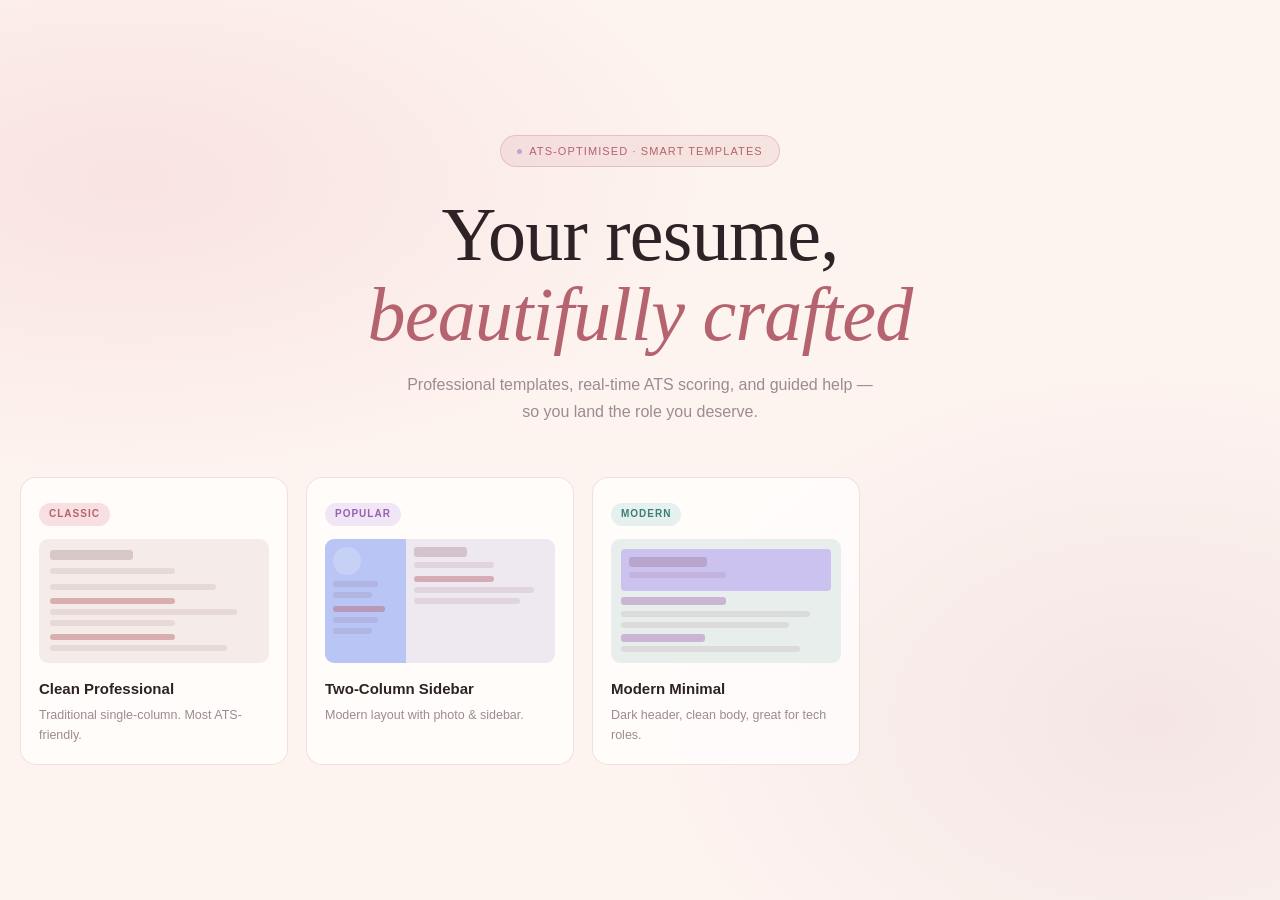
==== commit 6ac8ddd0: "Add files via upload" ====
--- a/index.html
+++ b/index.html
@@ -3,174 +3,12 @@
 <head>
 <meta charset="UTF-8">
 <meta name="viewport" content="width=device-width, initial-scale=1.0">
-<title>HireNest — ATS-Ready Resume Builder</title>
+<title>Petal Resume — ATS-Ready Resume Builder</title>
 <link href="https://fonts.googleapis.com/css2?family=Cormorant+Garamond:ital,wght@0,300;0,400;0,500;0,600;1,400;1,500&family=Jost:wght@300;400;500;600&display=swap" rel="stylesheet">
 <link rel="stylesheet" href="styles.css">
 </head>
 <body>
-<!-- NAVBAR -->
-<div class="navbar">
-    <div class="logo">HireNest</div>
-    <div class="nav-buttons">
-      <button class="nav-btn" onclick="goToResume()">Resume Generator</button>
-      <button class="nav-btn" onclick="goToCV()">CV Generator</button>
-      <button class="nav-btn" onclick="goToJobs()">Job Finder</button>
-      <button class="nav-btn active" onclick="goToCoverLetter()">Cover Letter</button>
-    </div>
-  </div>
-<!-- ═══════════════════════════════════════════
-     SCREEN 0: HOME / TEMPLATE SELECTION
-═════════════════════════════════════════════ -->
-
-<div id="screen-home" class="screen active" style="background:#ffffff; padding:0;">
-
-  <!-- HERO -->
-  <div style="max-width:1200px;margin:0 auto;padding:80px 20px 60px;text-align:center;">
-
-    <h1 style="
-      font-size:64px;
-      line-height:1.1;
-      font-weight:600;
-      letter-spacing:-1px;
-      color:#111;
-      margin-bottom:24px;
-    ">
-      Build Your <span style="background:linear-gradient(90deg,#7c3aed,#d946ef);-webkit-background-clip:text;color:transparent;">Perfect</span><br>
-      <span style="background:linear-gradient(90deg,#7c3aed,#d946ef);-webkit-background-clip:text;color:transparent;">Resume</span> in Minutes
-    </h1>
-
-    <p style="
-      font-size:20px;
-      color:#6b7280;
-      max-width:600px;
-      margin:0 auto 40px;
-      line-height:1.6;
-    ">
-      Professional templates, real-time ATS scoring, and guided help — so you land the role you deserve.
-    </p>
-
-    <!-- CTA -->
-    <div style="display:flex;gap:16px;justify-content:center;flex-wrap:wrap;margin-bottom:60px;">
-      <button onclick="scrollToTemplates()" style="
-        background:linear-gradient(90deg,#7c3aed,#d946ef);
-        color:white;
-        border:none;
-        padding:16px 28px;
-        font-size:16px;
-        border-radius:12px;
-        cursor:pointer;
-        font-weight:500;
-      ">
-        Create Your Resume →
-      </button>
-
-      <button onclick="document.getElementById('template-section').scrollIntoView({behavior:'smooth'})" style="
-        background:white;
-        border:1px solid #e5e7eb;
-        padding:16px 28px;
-        font-size:16px;
-        border-radius:12px;
-        cursor:pointer;
-        color:#7c3aed;
-        font-weight:500;
-      ">
-        View Templates
-      </button>
-    </div>
-
-  </div>
-  </div> <!-- END template-section -->
-
-<!-- NEW FEATURES SECTION -->
-<section class="features-section">
-  <div class="features-container">
-
-    <h2 class="features-title">
-      Everything You Need to <span>Get Hired</span>
-    </h2>
-
-    <p class="features-sub">
-      From resume building to job search, we've got your entire career toolkit covered.
-    </p>
-
-    <div class="features-grid">
-
-      <div class="feature-card">
-        <h3>Resume Templates</h3>
-        <p>Choose from professional templates.</p>
-      </div>
-
-      <div class="feature-card">
-        <h3>Job Finder</h3>
-        <p>Find jobs based on your skills.</p>
-      </div>
-
-      <div class="feature-card">
-        <h3>Cover Letters</h3>
-        <p>Generate professional cover letters.</p>
-      </div>
-
-      <div class="feature-card">
-        <h3>Career Resources</h3>
-        <p>Guides and interview prep.</p>
-      </div>
-
-      <div class="feature-card">
-        <h3>AI Powered</h3>
-        <p>Smart suggestions for resumes.</p>
-      </div>
-
-      <div class="feature-card">
-        <h3>ATS Friendly</h3>
-        <p>Optimized for hiring systems.</p>
-      </div>
-
-    </div>
-  </div>
-</section>
-
-  <!-- TEMPLATE SECTION -->
-  <div id="template-section" style="max-width:1100px;margin:0 auto;padding:40px 20px 90px;">
-
-    <h2 style="text-align:center;font-size:28px;font-weight:600;margin-bottom:40px;">
-      Choose Your Template
-    </h2>
-
-    <div class="template-grid">
-
-      <!-- Template 1 -->
-      <div class="template-card" onclick="selectTemplate(1)" style="border-radius:16px;border:1px solid #eee;overflow:hidden;cursor:pointer;transition:.2s;">
-        <div class="tc-preview preview-t1"></div>
-        <div style="padding:16px;">
-          <div style="font-weight:600;">Clean Professional</div>
-          <div style="color:#6b7280;font-size:14px;">ATS-friendly single column</div>
-        </div>
-      </div>
-
-      <!-- Template 2 -->
-      <div class="template-card" onclick="selectTemplate(2)" style="border-radius:16px;border:1px solid #eee;overflow:hidden;cursor:pointer;">
-        <div class="tc-preview preview-t2"></div>
-        <div style="padding:16px;">
-          <div style="font-weight:600;">Two-Column Sidebar</div>
-          <div style="color:#6b7280;font-size:14px;">Modern layout with sidebar</div>
-        </div>
-      </div>
-
-      <!-- Template 3 -->
-      <div class="template-card" onclick="selectTemplate(3)" style="border-radius:16px;border:1px solid #eee;overflow:hidden;cursor:pointer;">
-        <div class="tc-preview preview-t3"></div>
-        <div style="padding:16px;">
-          <div style="font-weight:600;">Modern Minimal</div>
-          <div style="color:#6b7280;font-size:14px;">Perfect for tech roles</div>
-        </div>
-      </div>
-
-    </div>
-
-  </div>
-  
-
-=======
+
 <!-- ═══════════════════════════════════════════
      SCREEN 0: HOME / TEMPLATE SELECTION
 ═════════════════════════════════════════════ -->
@@ -249,7 +87,6 @@
 
     </div>
   </div>
->>>>>>> 69baf3a (Added Resume Generator Project Files)
 </div>
 
 <!-- ═══════════════════════════════════════════
@@ -268,11 +105,7 @@
 
     <!-- Left sidebar -->
     <aside class="form-sidebar">
-<<<<<<< HEAD
-      <div class="sidebar-logo">HireNest<span>Resume</span></div>
-=======
       <div class="sidebar-logo">Petal<span>Resume</span></div>
->>>>>>> 69baf3a (Added Resume Generator Project Files)
 
       <nav id="form-nav">
         <div class="nav-item active" onclick="scrollToSection('sec-personal')" data-sec="personal">
--- a/styles.css
+++ b/styles.css
@@ -1,4 +1,3 @@
-<<<<<<< HEAD
 :root {
   --ink: #2d2226;
   --ink-2: #4a3840;
@@ -42,122 +41,9 @@
   line-height: 1.65;
 }
 
-.navbar {
-  display: flex;
-  justify-content: space-between;
-  align-items: center;
-  background: #1a1a1a;
-  color: white;
-  padding: 12px 20px;
-}
-
-.logo {
-  font-size: 18px;
-  font-weight: bold;
-}
-
-.nav-buttons {
-  display: flex;
-  gap: 10px;
-}
-
-.nav-btn {
-  padding: 8px 14px;
-  border: none;
-  background: transparent;
-  color: white;
-  cursor: pointer;
-  border-radius: 6px;
-}
-
-.nav-btn:hover {
-  background: #333;
-}
-
-.nav-btn.active {
-  background: #4CAF50;
-}
-
 .screen { display: none; min-height: 100vh; }
 .screen.active { display: block; }
-/* SECTION BACKGROUND */
-.features-section {
-  background: #f9fafb;
-  padding: 80px 20px;
-}
-
-/* CONTAINER */
-.features-container {
-  max-width: 1100px;
-  margin: 0 auto;
-  text-align: center;
-}
-
-/* HEADING */
-.features-title {
-  font-size: 36px;
-  font-weight: 600;
-  margin-bottom: 10px;
-}
-
-.features-title span {
-  color: #7c3aed;
-}
-
-.features-sub {
-  color: #6b7280;
-  margin-bottom: 50px;
-}
-
-/* GRID */
-.features-grid {
-  display: grid;
-  grid-template-columns: repeat(3, 1fr);
-  gap: 25px;
-}
-
-/* CARD / BOX */
-.feature-card {
-  background: #ffffff;
-  padding: 24px;
-  border-radius: 14px;
-  border: 1px solid #e5e7eb;
-  text-align: left;
-  transition: all 0.25s ease;
-  box-shadow: 0 2px 6px rgba(0,0,0,0.04);
-}
-
-/* HOVER EFFECT */
-.feature-card:hover {
-  transform: translateY(-4px);
-  box-shadow: 0 8px 20px rgba(0,0,0,0.08);
-}
-
-/* TITLE */
-.feature-card h3 {
-  font-size: 18px;
-  font-weight: 600;
-  margin-bottom: 6px;
-}
-
-/* TEXT */
-.feature-card p {
-  color: #6b7280;
-  font-size: 14px;
-}
-
-/* RESPONSIVE */
-@media (max-width: 900px) {
-  .features-grid {
-    grid-template-columns: repeat(2, 1fr);
-  }
-}
-
-@media (max-width: 600px) {
-  .features-grid {
-    grid-template-columns: 1fr;
-  }
-}
+
 /* ══ LANDING ══════════════════════════════════ */
 #screen-home {
   background: var(--cream);
@@ -703,596 +589,3 @@
   align-items: center; justify-content: space-between;
 }
 @media (max-width: 1100px) { .mobile-bar { display: flex; } }
-=======
-:root {
-  --ink: #2d2226;
-  --ink-2: #4a3840;
-  --ink-3: #9e8a92;
-  --paper: #fdf8f6;
-  --surface: #ffffff;
-  --border: #ecddd8;
-  --border-soft: #f5ece8;
-  --accent: #b5636e;
-  --accent-soft: #faebed;
-  --accent-mid: #d4929a;
-  --accent-pale: #f7dfe2;
-  --blush: #f9ede8;
-  --rose: #e8b4b8;
-  --mauve: #c49aaa;
-  --cream: #fdf3ef;
-  --success: #5a8a6a;
-  --success-soft: #ebf3ee;
-  --warn: #b5895a;
-  --warn-soft: #faf0e6;
-  --danger: #b5474f;
-  --danger-soft: #fceaeb;
-  --shadow-sm: 0 1px 4px rgba(100,50,60,.06), 0 1px 2px rgba(100,50,60,.04);
-  --shadow-md: 0 4px 20px rgba(100,50,60,.08), 0 2px 6px rgba(100,50,60,.04);
-  --shadow-lg: 0 20px 60px rgba(100,50,60,.1), 0 8px 20px rgba(100,50,60,.06);
-  --r: 12px;
-  --r-sm: 8px;
-  --font: 'Jost', sans-serif;
-  --font-serif: 'Cormorant Garamond', serif;
-}
-
-* { box-sizing: border-box; margin: 0; padding: 0; }
-html { scroll-behavior: smooth; }
-
-body {
-  font-family: var(--font);
-  background: var(--paper);
-  color: var(--ink);
-  min-height: 100vh;
-  font-size: 15px;
-  line-height: 1.65;
-}
-
-.screen { display: none; min-height: 100vh; }
-.screen.active { display: block; }
-
-/* ══ LANDING ══════════════════════════════════ */
-#screen-home {
-  background: var(--cream);
-  color: var(--ink);
-  display: flex;
-  flex-direction: column;
-  align-items: center;
-  justify-content: center;
-  text-align: center;
-  padding: 60px 20px;
-  position: relative;
-  min-height: 100vh;
-  overflow: hidden;
-}
-#screen-home::before {
-  content: '';
-  position: absolute; inset: 0;
-  background:
-    radial-gradient(ellipse 70% 50% at 10% 20%, rgba(229,155,165,.18) 0%, transparent 65%),
-    radial-gradient(ellipse 60% 60% at 90% 80%, rgba(196,154,170,.15) 0%, transparent 65%),
-    radial-gradient(ellipse 50% 40% at 50% 50%, rgba(253,243,239,.8) 0%, transparent 70%);
-  pointer-events: none;
-}
-.home-badge {
-  display: inline-flex; align-items: center; gap: 7px;
-  background: rgba(181,99,110,.1);
-  border: 1px solid rgba(181,99,110,.25);
-  border-radius: 100px;
-  padding: 6px 16px;
-  font-size: 11px; font-weight: 500;
-  letter-spacing: .1em; text-transform: uppercase;
-  color: var(--accent);
-  margin-bottom: 28px;
-  animation: fadeUp .6s ease both;
-}
-.home-title {
-  font-family: var(--font-serif);
-  font-size: clamp(42px, 6vw, 76px);
-  font-weight: 400;
-  line-height: 1.05;
-  letter-spacing: -.01em;
-  margin-bottom: 16px;
-  color: var(--ink);
-  animation: fadeUp .6s .1s ease both;
-}
-.home-title em { font-style: italic; color: var(--accent); }
-.home-sub {
-  font-size: 16px; font-weight: 300;
-  color: var(--ink-3);
-  max-width: 480px;
-  margin: 0 auto 52px;
-  animation: fadeUp .6s .2s ease both;
-  line-height: 1.7;
-}
-
-.template-grid {
-  display: grid;
-  grid-template-columns: repeat(3, 1fr);
-  gap: 18px;
-  max-width: 840px; width: 100%;
-  animation: fadeUp .6s .3s ease both;
-}
-@media (max-width: 640px) { .template-grid { grid-template-columns: 1fr; max-width: 340px; } }
-
-.template-card {
-  background: rgba(255,255,255,.7);
-  border: 1px solid rgba(181,99,110,.18);
-  border-radius: 16px;
-  padding: 22px 18px 18px;
-  cursor: pointer;
-  transition: transform .22s, border-color .2s, box-shadow .2s;
-  text-align: left;
-}
-.template-card:hover {
-  transform: translateY(-5px);
-  border-color: rgba(181,99,110,.45);
-  box-shadow: 0 12px 40px rgba(181,99,110,.14);
-}
-.tc-tag {
-  font-size: 10px; font-weight: 600; letter-spacing: .1em; text-transform: uppercase;
-  padding: 3px 10px; border-radius: 100px;
-  background: var(--accent-pale); color: var(--accent);
-  display: inline-block; margin-bottom: 13px;
-}
-.tc-tag.popular { background: #f0e6f5; color: #9a5fb0; }
-.tc-tag.modern  { background: #e6f0ef; color: #3d7e78; }
-.tc-preview {
-  height: 124px; border-radius: 9px;
-  margin-bottom: 14px; overflow: hidden;
-}
-.preview-t1 { background: #f5ece9; }
-.preview-t2 { background: #eee8f0; }
-.preview-t3 { background: #e8eeec; }
-.preview-lines { padding: 11px; }
-.pl { height: 6px; border-radius: 3px; background: rgba(100,50,60,.1); margin-bottom: 5px; }
-.pl.thick { height: 10px; background: rgba(100,50,60,.2); }
-.pl.accent { background: rgba(181,99,110,.45); }
-.pl.accent2 { background: rgba(157,95,176,.4); }
-.pl.accent3 { background: rgba(61,126,120,.4); }
-.pl.short { width: 60%; }
-.pl.xshort { width: 40%; }
-.tc-name { font-weight: 600; font-size: 15px; margin-bottom: 3px; color: var(--ink); }
-.tc-desc { font-size: 12.5px; color: var(--ink-3); font-weight: 300; }
-
-/* ══ FORM ═════════════════════════════════════ */
-#screen-form { background: var(--paper); }
-.form-layout {
-  display: grid;
-  grid-template-columns: 250px 1fr 290px;
-  min-height: 100vh;
-  max-width: 1280px; margin: 0 auto;
-}
-@media (max-width: 1100px) {
-  .form-layout { grid-template-columns: 1fr; }
-  .form-sidebar, .form-ats { display: none; }
-}
-
-.form-sidebar {
-  padding: 32px 20px;
-  border-right: 1px solid var(--border);
-  position: sticky; top: 0;
-  height: 100vh; overflow-y: auto;
-  background: #fff8f5;
-}
-.sidebar-logo {
-  font-family: var(--font-serif);
-  font-size: 22px; font-weight: 500;
-  margin-bottom: 34px; color: var(--ink);
-  letter-spacing: .01em;
-}
-.sidebar-logo span { color: var(--accent); font-style: italic; }
-
-.nav-item {
-  display: flex; align-items: center; gap: 10px;
-  padding: 9px 12px;
-  border-radius: var(--r-sm);
-  font-size: 13.5px; font-weight: 400;
-  color: var(--ink-3);
-  cursor: pointer; transition: all .15s;
-}
-.nav-item:hover { background: var(--accent-pale); color: var(--ink); }
-.nav-item.active { background: var(--accent-soft); color: var(--accent); font-weight: 500; }
-.nav-item.done { color: var(--ink-2); }
-.nav-icon { width: 18px; text-align: center; font-size: 14px; }
-.nav-done { margin-left: auto; color: var(--success); font-size: 12px; display: none; }
-.nav-item.done .nav-done { display: block; }
-
-.progress-wrap { padding: 16px 12px; margin-top: 18px; }
-.progress-label { font-size: 11px; font-weight: 600; color: var(--ink-3); margin-bottom: 8px; letter-spacing: .07em; text-transform: uppercase; }
-.progress-bar { height: 4px; background: var(--border); border-radius: 10px; overflow: hidden; }
-.progress-fill { height: 100%; background: var(--accent); border-radius: 10px; transition: width .35s ease; }
-
-.form-main { padding: 36px 40px; max-width: 680px; }
-@media (max-width: 1100px) { .form-main { padding: 24px 20px; max-width: 100%; } }
-
-.form-header { margin-bottom: 34px; }
-.fh-step { font-size: 11px; font-weight: 600; letter-spacing: .1em; text-transform: uppercase; color: var(--accent-mid); margin-bottom: 8px; }
-.fh-title { font-family: var(--font-serif); font-size: 30px; font-weight: 500; letter-spacing: -.01em; line-height: 1.2; color: var(--ink); }
-.fh-sub { font-size: 14px; font-weight: 300; color: var(--ink-3); margin-top: 6px; }
-
-.section-block {
-  background: var(--surface);
-  border: 1px solid var(--border-soft);
-  border-radius: var(--r);
-  padding: 24px;
-  margin-bottom: 18px;
-  box-shadow: var(--shadow-sm);
-  animation: fadeUp .3s ease both;
-}
-.section-block + .section-block { animation-delay: .05s; }
-.sb-title {
-  font-size: 11px; font-weight: 600; letter-spacing: .09em;
-  text-transform: uppercase; color: var(--mauve);
-  margin-bottom: 18px;
-  display: flex; align-items: center; gap: 10px;
-}
-.sb-title::after { content: ''; flex: 1; height: 1px; background: var(--border-soft); }
-
-.field-row { display: grid; grid-template-columns: 1fr 1fr; gap: 14px; margin-bottom: 14px; }
-.field-row.single { grid-template-columns: 1fr; }
-.field-row.triple { grid-template-columns: 1fr 1fr 1fr; }
-
-.field { display: flex; flex-direction: column; gap: 5px; }
-.field label { font-size: 12.5px; font-weight: 500; color: var(--ink-2); }
-.field input,
-.field textarea,
-.field select {
-  font-family: var(--font);
-  font-size: 14px; font-weight: 300;
-  padding: 9px 13px;
-  border: 1.5px solid var(--border);
-  border-radius: var(--r-sm);
-  background: var(--paper);
-  color: var(--ink);
-  transition: border-color .15s, box-shadow .15s;
-  outline: none; width: 100%;
-}
-.field input:focus,
-.field textarea:focus,
-.field select:focus {
-  border-color: var(--accent-mid);
-  box-shadow: 0 0 0 3px rgba(181,99,110,.1);
-  background: var(--surface);
-}
-.field textarea { resize: vertical; min-height: 90px; }
-.field-hint { font-size: 11.5px; color: var(--ink-3); margin-top: 3px; font-weight: 300; }
-.field-hint.good { color: var(--success); }
-
-.tag-input-wrap {
-  display: flex; flex-wrap: wrap; gap: 6px;
-  padding: 7px 10px;
-  border: 1.5px solid var(--border);
-  border-radius: var(--r-sm);
-  background: var(--paper);
-  min-height: 42px; cursor: text;
-  transition: border-color .15s, box-shadow .15s;
-}
-.tag-input-wrap:focus-within {
-  border-color: var(--accent-mid);
-  box-shadow: 0 0 0 3px rgba(181,99,110,.1);
-  background: var(--surface);
-}
-.skill-tag {
-  display: inline-flex; align-items: center; gap: 4px;
-  background: var(--accent-pale); color: var(--accent);
-  padding: 2px 10px;
-  border-radius: 100px; font-size: 12.5px; font-weight: 400;
-}
-.skill-tag .del { cursor: pointer; font-size: 14px; line-height: 1; color: var(--accent-mid); opacity: .7; }
-.skill-tag .del:hover { opacity: 1; }
-.tag-real-input {
-  border: none; background: transparent; outline: none;
-  font-family: var(--font); font-size: 14px; font-weight: 300; color: var(--ink);
-  flex: 1; min-width: 80px;
-}
-
-.entry-block {
-  background: var(--blush);
-  border: 1px dashed var(--rose);
-  border-radius: var(--r-sm);
-  padding: 16px; margin-bottom: 12px;
-  position: relative;
-}
-.entry-block:last-child { margin-bottom: 0; }
-.entry-num {
-  position: absolute; top: -10px; left: 12px;
-  font-size: 10px; font-weight: 600; background: var(--accent);
-  color: white; padding: 1px 9px; border-radius: 100px;
-  letter-spacing: .04em;
-}
-.add-entry-btn {
-  display: flex; align-items: center; gap: 8px;
-  width: 100%; padding: 10px;
-  border: 1.5px dashed var(--rose);
-  border-radius: var(--r-sm);
-  background: none; cursor: pointer;
-  font-family: var(--font); font-size: 13.5px; font-weight: 400;
-  color: var(--mauve);
-  transition: all .15s; margin-top: 12px;
-}
-.add-entry-btn:hover { border-color: var(--accent); color: var(--accent); background: var(--accent-pale); }
-
-.remove-btn {
-  position: absolute; top: 10px; right: 10px;
-  background: none; border: none; cursor: pointer;
-  font-size: 15px; color: var(--ink-3); line-height: 1;
-  padding: 2px 5px; border-radius: 4px;
-  transition: color .15s, background .15s;
-}
-.remove-btn:hover { color: var(--danger); background: var(--danger-soft); }
-
-.char-count { font-size: 11.5px; color: var(--ink-3); text-align: right; font-weight: 300; }
-.char-count.warn { color: var(--warn); }
-.char-count.good { color: var(--success); }
-
-.form-actions {
-  display: flex; justify-content: space-between; align-items: center;
-  padding: 24px 0; margin-top: 8px; gap: 12px;
-}
-.btn {
-  display: inline-flex; align-items: center; gap: 8px;
-  padding: 10px 24px; border-radius: 100px;
-  font-family: var(--font); font-size: 14px; font-weight: 500;
-  cursor: pointer; transition: all .18s; border: none; text-decoration: none;
-  letter-spacing: .01em;
-}
-.btn-primary { background: var(--accent); color: white; }
-.btn-primary:hover { background: #a3555f; transform: translateY(-1px); box-shadow: 0 6px 18px rgba(181,99,110,.3); }
-.btn-ghost { background: none; color: var(--ink-2); border: 1.5px solid var(--border); border-radius: 100px; }
-.btn-ghost:hover { border-color: var(--accent-mid); color: var(--accent); background: var(--accent-pale); }
-.btn-sm { padding: 7px 16px; font-size: 13px; }
-
-/* ATS panel */
-.form-ats {
-  border-left: 1px solid var(--border);
-  padding: 28px 18px;
-  position: sticky; top: 0;
-  height: 100vh; overflow-y: auto;
-  background: #fff8f5;
-}
-.ats-title { font-size: 11px; font-weight: 600; letter-spacing: .09em; text-transform: uppercase; color: var(--mauve); margin-bottom: 20px; }
-.ats-score-ring {
-  width: 90px; height: 90px;
-  margin: 0 auto 20px; position: relative;
-}
-.ats-score-ring svg { transform: rotate(-90deg); }
-.ats-score-ring circle { fill: none; stroke-linecap: round; }
-.score-bg { stroke: var(--border); stroke-width: 7; }
-.score-fill { stroke: var(--accent); stroke-width: 7; stroke-dasharray: 251; transition: stroke-dashoffset .6s ease; }
-.score-text {
-  position: absolute; inset: 0;
-  display: flex; flex-direction: column;
-  align-items: center; justify-content: center;
-  font-size: 22px; font-weight: 600; color: var(--ink); line-height: 1;
-}
-.score-text small { font-size: 10px; font-weight: 400; color: var(--ink-3); margin-top: 2px; }
-
-.ats-checks { margin-bottom: 22px; }
-.ats-check {
-  display: flex; align-items: flex-start; gap: 9px;
-  padding: 8px 11px;
-  border-radius: var(--r-sm);
-  margin-bottom: 5px; font-size: 12.5px; font-weight: 400;
-}
-.ats-check.pass { background: var(--success-soft); color: var(--success); }
-.ats-check.fail { background: var(--danger-soft); color: var(--danger); }
-.ats-check.warn { background: var(--warn-soft); color: var(--warn); }
-.ats-check-icon { font-size: 13px; margin-top: 1px; flex-shrink: 0; }
-.ats-check-text { flex: 1; line-height: 1.4; }
-
-.ats-tip {
-  background: var(--accent-pale); color: var(--accent);
-  border-radius: var(--r-sm); padding: 11px; font-size: 12px; line-height: 1.55; font-weight: 400;
-  margin-bottom: 7px;
-}
-.ats-tip strong { display: block; font-weight: 600; margin-bottom: 2px; font-size: 12.5px; }
-
-/* ══ PREVIEW ══════════════════════════════════ */
-#screen-preview { background: #f0e8e4; }
-.preview-layout { display: grid; grid-template-columns: 1fr 270px; min-height: 100vh; max-width: 1280px; margin: 0 auto; }
-@media (max-width: 900px) {
-  .preview-layout { grid-template-columns: 1fr; }
-  .preview-controls { order: -1; }
-}
-.preview-area { padding: 32px; overflow-y: auto; }
-.resume-paper { background: white; max-width: 794px; margin: 0 auto; box-shadow: var(--shadow-lg); }
-
-/* Template 1 — Clean Professional */
-.resume-t1 { padding: 48px 52px; font-family: 'Georgia', serif; }
-.t1-header { border-bottom: 1.5px solid #2d2226; padding-bottom: 18px; margin-bottom: 22px; }
-.t1-name { font-size: 30px; font-weight: 700; letter-spacing: -.02em; color: #2d2226; }
-.t1-title { font-size: 13px; color: #7a5a62; margin-top: 4px; letter-spacing: .05em; text-transform: uppercase; }
-.t1-contact { display: flex; flex-wrap: wrap; gap: 16px; margin-top: 10px; }
-.t1-contact-item { font-size: 12.5px; color: #554448; display: flex; align-items: center; gap: 5px; }
-.t1-section { margin-bottom: 20px; }
-.t1-section-title { font-size: 11px; font-weight: 700; letter-spacing: .1em; text-transform: uppercase; color: #2d2226; border-bottom: 1px solid #e8d8d4; padding-bottom: 5px; margin-bottom: 12px; }
-.t1-entry { margin-bottom: 14px; }
-.t1-entry-header { display: flex; justify-content: space-between; align-items: baseline; }
-.t1-entry-title { font-size: 14px; font-weight: 700; color: #2d2226; }
-.t1-entry-date { font-size: 12px; color: #7a5a62; }
-.t1-entry-sub { font-size: 13px; color: #554448; font-style: italic; margin-top: 2px; }
-.t1-entry-body { font-size: 13px; color: #3d2e32; margin-top: 5px; line-height: 1.65; }
-.t1-skills-list { display: flex; flex-wrap: wrap; gap: 6px; }
-.t1-skill { font-size: 12px; padding: 3px 10px; border: 1px solid #e0cfd0; border-radius: 4px; color: #4a3840; }
-.t1-summary { font-size: 13.5px; color: #3d2e32; line-height: 1.75; }
-
-/* Template 2 — Sidebar */
-.resume-t2 { display: flex; font-family: 'Jost', sans-serif; min-height: 1000px; }
-.t2-sidebar { width: 255px; background: #3d2e32; color: white; padding: 36px 22px; flex-shrink: 0; }
-.t2-photo { width: 96px; height: 96px; border-radius: 50%; object-fit: cover; border: 3px solid rgba(255,255,255,.18); display: block; margin: 0 auto 18px; }
-.t2-photo-placeholder { width: 96px; height: 96px; border-radius: 50%; background: rgba(255,255,255,.1); display: flex; align-items: center; justify-content: center; font-size: 28px; margin: 0 auto 18px; }
-.t2-sb-name { font-size: 17px; font-weight: 500; text-align: center; line-height: 1.3; margin-bottom: 4px; }
-.t2-sb-title { font-size: 11px; text-align: center; opacity: .55; margin-bottom: 26px; letter-spacing: .07em; text-transform: uppercase; font-weight: 300; }
-.t2-sb-section { margin-bottom: 20px; }
-.t2-sb-head { font-size: 10px; font-weight: 600; letter-spacing: .12em; text-transform: uppercase; opacity: .45; border-bottom: 1px solid rgba(255,255,255,.1); padding-bottom: 5px; margin-bottom: 9px; }
-.t2-sb-item { font-size: 12.5px; opacity: .75; margin-bottom: 5px; display: flex; align-items: center; gap: 6px; font-weight: 300; }
-.t2-main { flex: 1; padding: 36px 28px; }
-.t2-section { margin-bottom: 22px; }
-.t2-section-head { font-size: 11px; font-weight: 600; letter-spacing: .1em; text-transform: uppercase; color: #3d2e32; border-bottom: 1.5px solid #3d2e32; padding-bottom: 5px; margin-bottom: 13px; }
-.t2-entry { margin-bottom: 15px; padding-left: 13px; border-left: 2px solid #f0ddd8; }
-.t2-entry-title { font-size: 14px; font-weight: 500; color: #2d2226; }
-.t2-entry-meta { font-size: 12.5px; color: #7a5a62; margin-top: 2px; font-weight: 300; }
-.t2-entry-body { font-size: 13px; color: #4a3840; margin-top: 5px; line-height: 1.65; }
-.t2-summary { font-size: 13.5px; color: #3d2e32; line-height: 1.75; }
-
-/* Template 3 — Modern */
-.resume-t3 { font-family: 'Jost', sans-serif; }
-.t3-top { background: #2d2226; color: white; padding: 40px 48px; }
-.t3-name { font-size: 32px; font-weight: 400; letter-spacing: -.01em; }
-.t3-role { font-size: 14px; opacity: .55; margin-top: 5px; letter-spacing: .06em; font-weight: 300; }
-.t3-contact-row { display: flex; flex-wrap: wrap; gap: 18px; margin-top: 16px; }
-.t3-ci { font-size: 12.5px; opacity: .65; display: flex; align-items: center; gap: 6px; font-weight: 300; }
-.t3-body { padding: 36px 48px; }
-.t3-two-col { display: grid; grid-template-columns: 1fr 1fr; gap: 38px; }
-.t3-section { margin-bottom: 24px; }
-.t3-section-head {
-  font-size: 10px; font-weight: 600; letter-spacing: .12em;
-  text-transform: uppercase; color: #2d2226;
-  display: flex; align-items: center; gap: 8px; margin-bottom: 13px;
-}
-.t3-section-head::before { content: ''; width: 18px; height: 2px; background: #2d2226; }
-.t3-entry { margin-bottom: 17px; }
-.t3-entry-head { display: flex; justify-content: space-between; align-items: flex-start; }
-.t3-entry-title { font-size: 14px; font-weight: 500; color: #2d2226; }
-.t3-entry-date { font-size: 11px; color: #9e8a92; background: #f9ede8; padding: 2px 8px; border-radius: 100px; white-space: nowrap; }
-.t3-entry-sub { font-size: 13px; color: #7a5a62; margin-top: 3px; font-weight: 300; }
-.t3-entry-body { font-size: 13px; color: #4a3840; margin-top: 6px; line-height: 1.65; }
-.t3-skills-grid { display: flex; flex-wrap: wrap; gap: 5px; }
-.t3-sk { font-size: 12px; padding: 4px 12px; border: 1.5px solid #ecddd8; border-radius: var(--r-sm); color: #4a3840; font-weight: 400; }
-.t3-summary { font-size: 13.5px; color: #3d2e32; line-height: 1.78; }
-
-/* Preview controls */
-.preview-controls {
-  background: #fff8f5;
-  border-left: 1px solid var(--border);
-  padding: 24px 18px;
-  overflow-y: auto;
-  position: sticky; top: 0; height: 100vh;
-}
-.pc-title { font-size: 11px; font-weight: 600; letter-spacing: .09em; text-transform: uppercase; color: var(--mauve); margin-bottom: 20px; }
-.pc-section { margin-bottom: 22px; padding-bottom: 22px; border-bottom: 1px solid var(--border-soft); }
-.pc-section:last-child { border-bottom: none; }
-.pc-label { font-size: 12px; font-weight: 500; color: var(--ink-2); margin-bottom: 10px; display: block; }
-.color-grid { display: grid; grid-template-columns: repeat(5, 1fr); gap: 6px; }
-.color-swatch {
-  width: 30px; height: 30px; border-radius: 50%;
-  cursor: pointer; border: 2px solid transparent;
-  transition: transform .15s, border-color .15s;
-}
-.color-swatch:hover { transform: scale(1.15); }
-.color-swatch.active { border-color: var(--ink); }
-.font-btns { display: flex; flex-direction: column; gap: 6px; }
-.font-btn {
-  padding: 8px 12px; border-radius: var(--r-sm);
-  border: 1.5px solid var(--border); background: none; cursor: pointer;
-  font-family: var(--font); font-size: 13px; color: var(--ink-2);
-  text-align: left; transition: all .15s;
-}
-.font-btn:hover { border-color: var(--accent-mid); color: var(--accent); }
-.font-btn.active { border-color: var(--accent-mid); background: var(--accent-pale); color: var(--accent); }
-.print-btn {
-  display: flex; align-items: center; justify-content: center; gap: 8px;
-  width: 100%; padding: 11px; border-radius: 100px;
-  background: var(--accent); color: white; border: none; cursor: pointer;
-  font-family: var(--font); font-size: 14px; font-weight: 500;
-  transition: all .15s; margin-bottom: 8px;
-}
-.print-btn:hover { background: #a3555f; transform: translateY(-1px); box-shadow: 0 6px 18px rgba(181,99,110,.28); }
-.back-btn-pr {
-  display: flex; align-items: center; justify-content: center; gap: 8px;
-  width: 100%; padding: 10px; border-radius: 100px;
-  background: none; color: var(--ink-2); border: 1.5px solid var(--border); cursor: pointer;
-  font-family: var(--font); font-size: 13px; font-weight: 400;
-  transition: all .15s;
-}
-.back-btn-pr:hover { border-color: var(--accent-mid); color: var(--accent); }
-
-.ats-score-mini {
-  background: var(--success-soft); border-radius: var(--r-sm);
-  padding: 12px; text-align: center; margin-bottom: 14px;
-}
-.ats-score-mini .score { font-size: 28px; font-weight: 600; color: var(--success); }
-.ats-score-mini .label { font-size: 10px; font-weight: 600; color: var(--success); letter-spacing: .08em; text-transform: uppercase; }
-
-@keyframes fadeUp {
-  from { opacity: 0; transform: translateY(14px); }
-  to { opacity: 1; transform: translateY(0); }
-}
-
-@media print {
-  body { background: white; }
-  #screen-preview { background: white; }
-  .preview-controls { display: none !important; }
-  .preview-layout { grid-template-columns: 1fr; }
-  .preview-area { padding: 0; }
-  .resume-paper { box-shadow: none; max-width: 100%; }
-  @page { margin: 0; size: A4; }
-}
-
-.ai-badge {
-  display: inline-flex; align-items: center; gap: 5px;
-  font-size: 10.5px; font-weight: 600; letter-spacing: .07em; text-transform: uppercase;
-  background: #f2e8f5; color: #9a5fb0; padding: 3px 10px; border-radius: 100px;
-}
-.ai-dot { width: 5px; height: 5px; border-radius: 50%; background: #c8a0d8; animation: pulse 1.5s infinite; }
-@keyframes pulse { 0%,100%{opacity:1} 50%{opacity:.4} }
-
-.ai-suggest-btn {
-  display: inline-flex; align-items: center; gap: 6px;
-  font-size: 12px; font-weight: 500; padding: 6px 14px;
-  border-radius: 100px;
-  background: #f2e8f5; color: #9a5fb0;
-  border: 1px solid #d8b8e4; cursor: pointer;
-  margin-top: 6px; transition: all .15s;
-}
-.ai-suggest-btn:hover { background: #e8d4f0; border-color: #c09aca; }
-.ai-suggest-btn:disabled { opacity: .5; cursor: not-allowed; }
-
-.ai-result {
-  background: #faf5fc;
-  border: 1.5px solid #dfc8e8;
-  border-radius: var(--r-sm);
-  padding: 12px; font-size: 13px; font-weight: 300;
-  color: var(--ink-2); margin-top: 8px; line-height: 1.65;
-  display: none;
-}
-.ai-result.visible { display: block; }
-
-.loading-dots::after { content: '...'; animation: dots 1.2s infinite; }
-@keyframes dots { 0%{content:'.'} 33%{content:'..'} 66%{content:'...'} 100%{content:'.'} }
-
-[data-tip] { position: relative; }
-[data-tip]::after {
-  content: attr(data-tip);
-  position: absolute; bottom: calc(100% + 6px); left: 50%; transform: translateX(-50%);
-  background: var(--ink); color: white;
-  font-size: 11.5px; padding: 5px 10px; border-radius: 5px;
-  white-space: nowrap;
-  opacity: 0; pointer-events: none;
-  transition: opacity .15s; z-index: 99;
-}
-[data-tip]:hover::after { opacity: 1; }
-
-.divider { height: 1px; background: var(--border-soft); margin: 4px 0 16px; }
-
-.toast {
-  position: fixed; bottom: 24px; right: 24px; z-index: 999;
-  background: var(--ink); color: white;
-  padding: 11px 20px; border-radius: 100px;
-  font-size: 13.5px; font-weight: 400;
-  box-shadow: var(--shadow-lg);
-  transform: translateY(80px); opacity: 0;
-  transition: all .3s;
-}
-.toast.show { transform: translateY(0); opacity: 1; }
-
-.mobile-bar {
-  display: none;
-  background: #fff8f5;
-  border-bottom: 1px solid var(--border);
-  padding: 12px 20px;
-  position: sticky; top: 0; z-index: 10;
-  align-items: center; justify-content: space-between;
-}
-@media (max-width: 1100px) { .mobile-bar { display: flex; } }
->>>>>>> 69baf3a (Added Resume Generator Project Files)
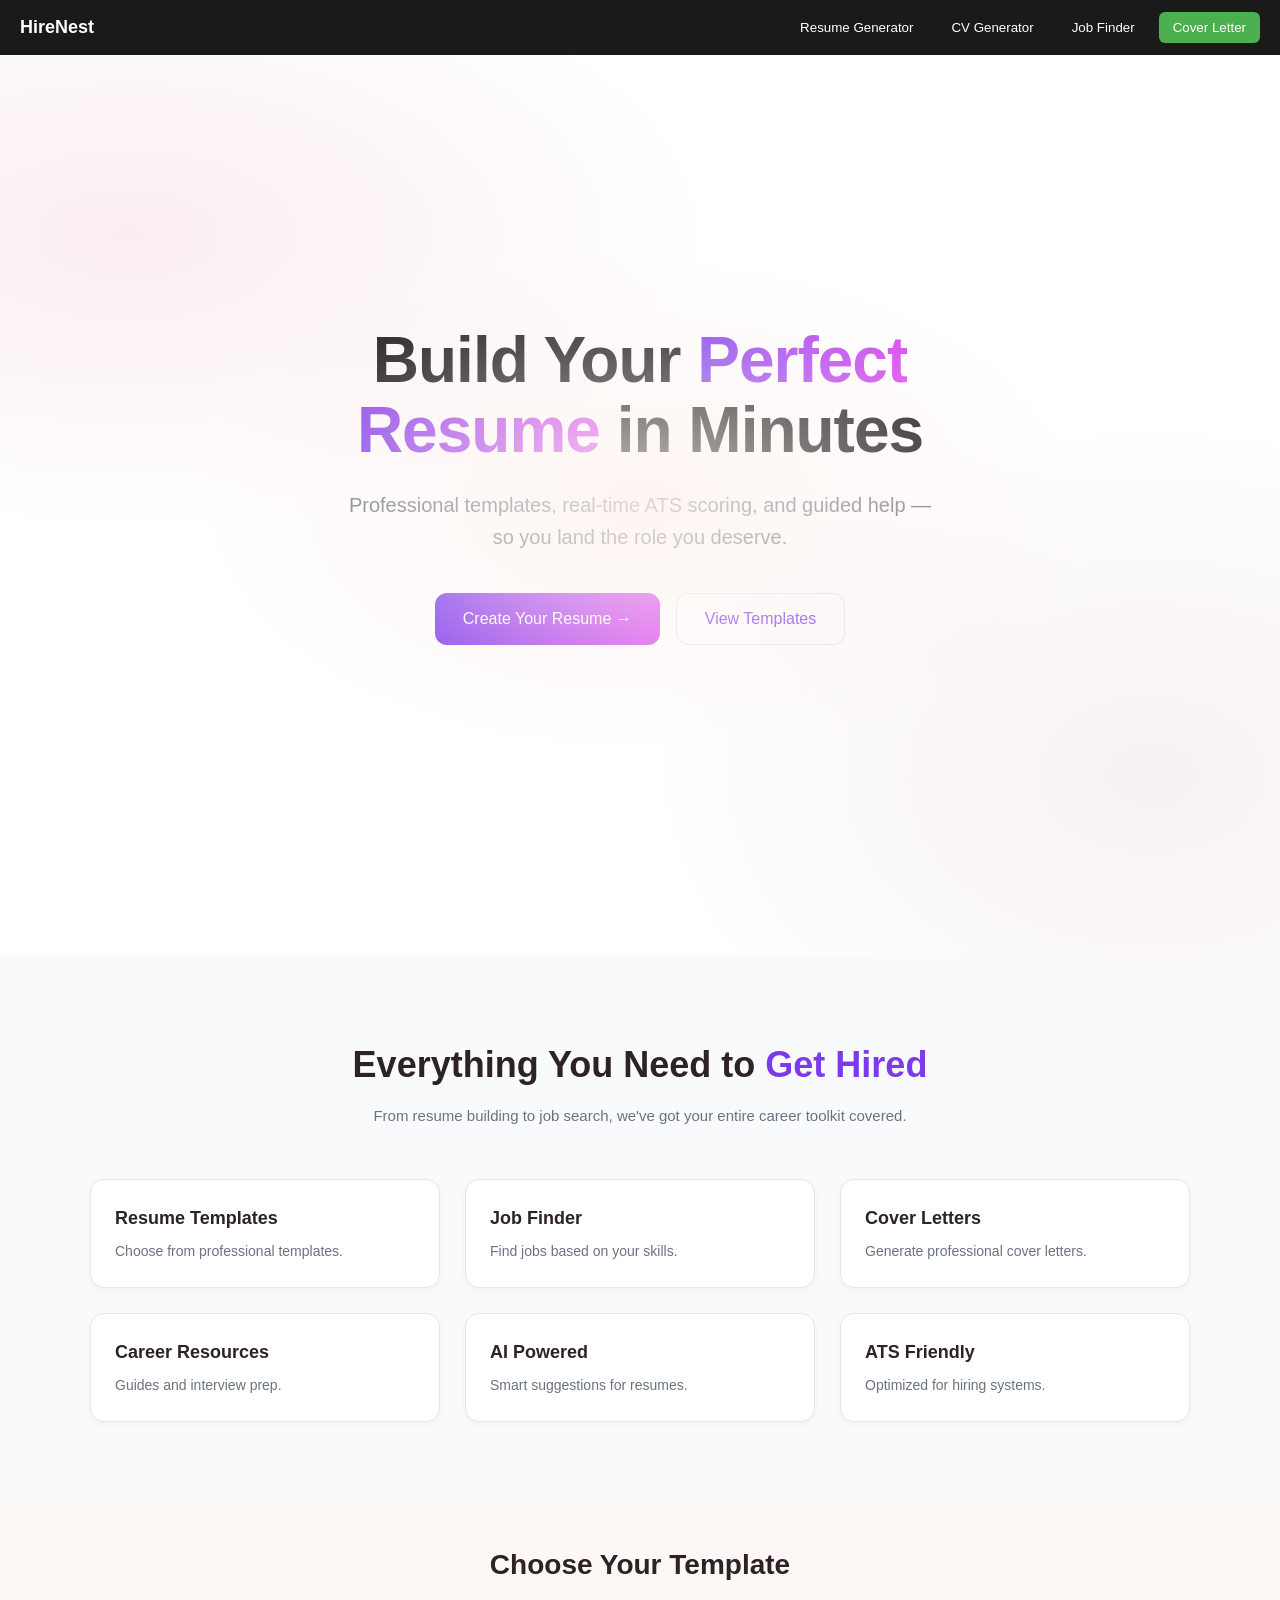
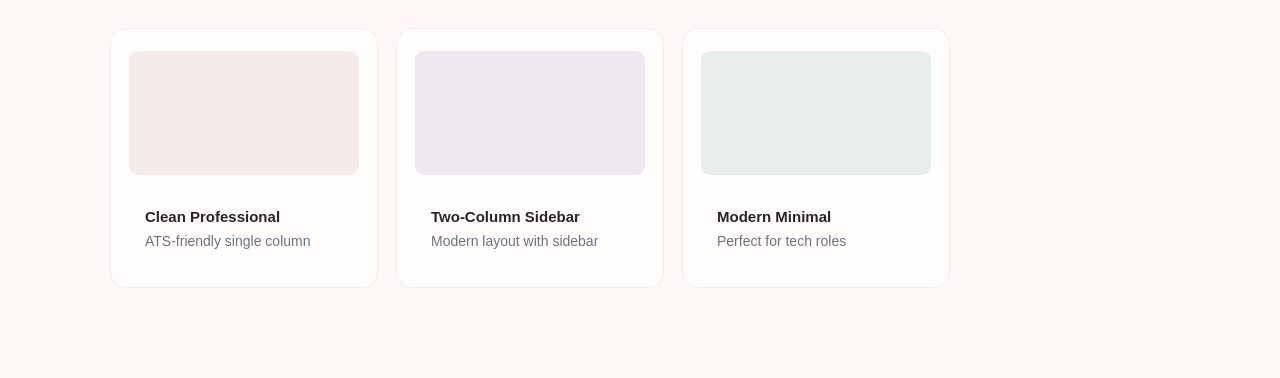
==== commit 3244f9a8: "Add files via upload new commits" ====
--- a/index.html
+++ b/index.html
@@ -3,90 +3,174 @@
 <head>
 <meta charset="UTF-8">
 <meta name="viewport" content="width=device-width, initial-scale=1.0">
-<title>Petal Resume — ATS-Ready Resume Builder</title>
+<title>HireNest — ATS-Ready Resume Builder</title>
 <link href="https://fonts.googleapis.com/css2?family=Cormorant+Garamond:ital,wght@0,300;0,400;0,500;0,600;1,400;1,500&family=Jost:wght@300;400;500;600&display=swap" rel="stylesheet">
 <link rel="stylesheet" href="styles.css">
 </head>
 <body>
-
+<!-- NAVBAR -->
+<div class="navbar">
+    <div class="logo">HireNest</div>
+
+    <div class="nav-buttons">
+      <button class="nav-btn" onclick="goToResume()">Resume Generator</button>
+      <button class="nav-btn" onclick="goToCV()">CV Generator</button>
+      <button class="nav-btn" onclick="goToJobs()">Job Finder</button>
+      <button class="nav-btn active" onclick="goToCoverLetter()">Cover Letter</button>
+    </div>
+  </div>
 <!-- ═══════════════════════════════════════════
      SCREEN 0: HOME / TEMPLATE SELECTION
 ═════════════════════════════════════════════ -->
-<div id="screen-home" class="screen active">
-  <div style="position:relative;z-index:1;width:100%;">
-    <div class="home-badge">
-      <div class="ai-dot"></div>
-      ATS-Optimised · Smart Templates
+
+<div id="screen-home" class="screen active" style="background:#ffffff; padding:0;">
+
+  <!-- HERO -->
+  <div style="max-width:1200px;margin:0 auto;padding:80px 20px 60px;text-align:center;">
+
+    <h1 style="
+      font-size:64px;
+      line-height:1.1;
+      font-weight:600;
+      letter-spacing:-1px;
+      color:#111;
+      margin-bottom:24px;
+    ">
+      Build Your <span style="background:linear-gradient(90deg,#7c3aed,#d946ef);-webkit-background-clip:text;color:transparent;">Perfect</span><br>
+      <span style="background:linear-gradient(90deg,#7c3aed,#d946ef);-webkit-background-clip:text;color:transparent;">Resume</span> in Minutes
+    </h1>
+
+    <p style="
+      font-size:20px;
+      color:#6b7280;
+      max-width:600px;
+      margin:0 auto 40px;
+      line-height:1.6;
+    ">
+      Professional templates, real-time ATS scoring, and guided help — so you land the role you deserve.
+    </p>
+
+    <!-- CTA -->
+    <div style="display:flex;gap:16px;justify-content:center;flex-wrap:wrap;margin-bottom:60px;">
+      <button onclick="scrollToTemplates()" style="
+        background:linear-gradient(90deg,#7c3aed,#d946ef);
+        color:white;
+        border:none;
+        padding:16px 28px;
+        font-size:16px;
+        border-radius:12px;
+        cursor:pointer;
+        font-weight:500;
+      ">
+        Create Your Resume →
+      </button>
+
+      <button onclick="document.getElementById('template-section').scrollIntoView({behavior:'smooth'})" style="
+        background:white;
+        border:1px solid #e5e7eb;
+        padding:16px 28px;
+        font-size:16px;
+        border-radius:12px;
+        cursor:pointer;
+        color:#7c3aed;
+        font-weight:500;
+      ">
+        View Templates
+      </button>
     </div>
-    <h1 class="home-title">Your resume,<br><em>beautifully crafted</em></h1>
-    <p class="home-sub">Professional templates, real-time ATS scoring, and guided help — so you land the role you deserve.</p>
+
+  </div>
+  </div> <!-- END template-section -->
+
+<!-- NEW FEATURES SECTION -->
+<section class="features-section">
+  <div class="features-container">
+
+    <h2 class="features-title">
+      Everything You Need to <span>Get Hired</span>
+    </h2>
+
+    <p class="features-sub">
+      From resume building to job search, we've got your entire career toolkit covered.
+    </p>
+
+    <div class="features-grid">
+
+      <div class="feature-card">
+        <h3>Resume Templates</h3>
+        <p>Choose from professional templates.</p>
+      </div>
+
+      <div class="feature-card">
+        <h3>Job Finder</h3>
+        <p>Find jobs based on your skills.</p>
+      </div>
+
+      <div class="feature-card">
+        <h3>Cover Letters</h3>
+        <p>Generate professional cover letters.</p>
+      </div>
+
+      <div class="feature-card">
+        <h3>Career Resources</h3>
+        <p>Guides and interview prep.</p>
+      </div>
+
+      <div class="feature-card">
+        <h3>AI Powered</h3>
+        <p>Smart suggestions for resumes.</p>
+      </div>
+
+      <div class="feature-card">
+        <h3>ATS Friendly</h3>
+        <p>Optimized for hiring systems.</p>
+      </div>
+
+    </div>
+  </div>
+</section>
+
+  <!-- TEMPLATE SECTION -->
+  <div id="template-section" style="max-width:1100px;margin:0 auto;padding:40px 20px 90px;">
+
+    <h2 style="text-align:center;font-size:28px;font-weight:600;margin-bottom:40px;">
+      Choose Your Template
+    </h2>
 
     <div class="template-grid">
 
-      <div class="template-card" onclick="selectTemplate(1)">
-        <span class="tc-tag">Classic</span>
-        <div class="tc-preview preview-t1">
-          <div class="preview-lines">
-            <div class="pl thick xshort"></div>
-            <div class="pl short" style="margin-top:8px"></div>
-            <div class="pl" style="width:80%;margin-top:10px"></div>
-            <div class="pl accent short" style="margin-top:8px"></div>
-            <div class="pl" style="width:90%"></div>
-            <div class="pl short"></div>
-            <div class="pl accent short" style="margin-top:8px"></div>
-            <div class="pl" style="width:85%"></div>
-          </div>
-        </div>
-        <div class="tc-name">Clean Professional</div>
-        <div class="tc-desc">Traditional single-column. Most ATS-friendly.</div>
-      </div>
-
-      <div class="template-card" onclick="selectTemplate(2)">
-        <span class="tc-tag popular">Popular</span>
-        <div class="tc-preview preview-t2">
-          <div style="display:flex;height:100%;">
-            <div style="width:35%;background:rgba(26,92,255,.25);padding:8px;">
-              <div class="pl" style="height:28px;width:28px;border-radius:50%;background:rgba(255,255,255,.2)"></div>
-              <div class="pl short" style="margin-top:6px;width:70%"></div>
-              <div class="pl xshort" style="width:60%"></div>
-              <div class="pl accent" style="width:80%;margin-top:8px"></div>
-              <div class="pl" style="width:70%"></div>
-              <div class="pl" style="width:60%"></div>
-            </div>
-            <div style="flex:1;padding:8px;">
-              <div class="pl thick xshort"></div>
-              <div class="pl short" style="margin-top:4px"></div>
-              <div class="pl accent" style="margin-top:8px;width:60%"></div>
-              <div class="pl" style="width:90%"></div>
-              <div class="pl" style="width:80%"></div>
-            </div>
-          </div>
-        </div>
-        <div class="tc-name">Two-Column Sidebar</div>
-        <div class="tc-desc">Modern layout with photo &amp; sidebar.</div>
-      </div>
-
-      <div class="template-card" onclick="selectTemplate(3)">
-        <span class="tc-tag modern">Modern</span>
-        <div class="tc-preview preview-t3">
-          <div style="padding:10px;">
-            <div style="background:rgba(139,92,246,.3);padding:8px;border-radius:4px;margin-bottom:6px;">
-              <div class="pl thick xshort"></div>
-              <div class="pl xshort" style="width:50%;margin-top:4px"></div>
-            </div>
-            <div class="pl accent2" style="width:50%;height:8px;margin-bottom:6px"></div>
-            <div class="pl" style="width:90%"></div>
-            <div class="pl" style="width:80%"></div>
-            <div class="pl accent2" style="width:40%;height:8px;margin-top:6px;margin-bottom:4px"></div>
-            <div class="pl" style="width:85%"></div>
-          </div>
-        </div>
-        <div class="tc-name">Modern Minimal</div>
-        <div class="tc-desc">Dark header, clean body, great for tech roles.</div>
+      <!-- Template 1 -->
+      <div class="template-card" onclick="selectTemplate(1)" style="border-radius:16px;border:1px solid #eee;overflow:hidden;cursor:pointer;transition:.2s;">
+        <div class="tc-preview preview-t1"></div>
+        <div style="padding:16px;">
+          <div style="font-weight:600;">Clean Professional</div>
+          <div style="color:#6b7280;font-size:14px;">ATS-friendly single column</div>
+        </div>
+      </div>
+
+      <!-- Template 2 -->
+      <div class="template-card" onclick="selectTemplate(2)" style="border-radius:16px;border:1px solid #eee;overflow:hidden;cursor:pointer;">
+        <div class="tc-preview preview-t2"></div>
+        <div style="padding:16px;">
+          <div style="font-weight:600;">Two-Column Sidebar</div>
+          <div style="color:#6b7280;font-size:14px;">Modern layout with sidebar</div>
+        </div>
+      </div>
+
+      <!-- Template 3 -->
+      <div class="template-card" onclick="selectTemplate(3)" style="border-radius:16px;border:1px solid #eee;overflow:hidden;cursor:pointer;">
+        <div class="tc-preview preview-t3"></div>
+        <div style="padding:16px;">
+          <div style="font-weight:600;">Modern Minimal</div>
+          <div style="color:#6b7280;font-size:14px;">Perfect for tech roles</div>
+        </div>
       </div>
 
     </div>
-  </div>
+
+  </div>
+  
+
 </div>
 
 <!-- ═══════════════════════════════════════════
@@ -105,7 +189,7 @@
 
     <!-- Left sidebar -->
     <aside class="form-sidebar">
-      <div class="sidebar-logo">Petal<span>Resume</span></div>
+      <div class="sidebar-logo">HireNest<span>Resume</span></div>
 
       <nav id="form-nav">
         <div class="nav-item active" onclick="scrollToSection('sec-personal')" data-sec="personal">
--- a/styles.css
+++ b/styles.css
@@ -41,9 +41,122 @@
   line-height: 1.65;
 }
 
+.navbar {
+  display: flex;
+  justify-content: space-between;
+  align-items: center;
+  background: #1a1a1a;
+  color: white;
+  padding: 12px 20px;
+}
+
+.logo {
+  font-size: 18px;
+  font-weight: bold;
+}
+
+.nav-buttons {
+  display: flex;
+  gap: 10px;
+}
+
+.nav-btn {
+  padding: 8px 14px;
+  border: none;
+  background: transparent;
+  color: white;
+  cursor: pointer;
+  border-radius: 6px;
+}
+
+.nav-btn:hover {
+  background: #333;
+}
+
+.nav-btn.active {
+  background: #4CAF50;
+}
+
 .screen { display: none; min-height: 100vh; }
 .screen.active { display: block; }
-
+/* SECTION BACKGROUND */
+.features-section {
+  background: #f9fafb;
+  padding: 80px 20px;
+}
+
+/* CONTAINER */
+.features-container {
+  max-width: 1100px;
+  margin: 0 auto;
+  text-align: center;
+}
+
+/* HEADING */
+.features-title {
+  font-size: 36px;
+  font-weight: 600;
+  margin-bottom: 10px;
+}
+
+.features-title span {
+  color: #7c3aed;
+}
+
+.features-sub {
+  color: #6b7280;
+  margin-bottom: 50px;
+}
+
+/* GRID */
+.features-grid {
+  display: grid;
+  grid-template-columns: repeat(3, 1fr);
+  gap: 25px;
+}
+
+/* CARD / BOX */
+.feature-card {
+  background: #ffffff;
+  padding: 24px;
+  border-radius: 14px;
+  border: 1px solid #e5e7eb;
+  text-align: left;
+  transition: all 0.25s ease;
+  box-shadow: 0 2px 6px rgba(0,0,0,0.04);
+}
+
+/* HOVER EFFECT */
+.feature-card:hover {
+  transform: translateY(-4px);
+  box-shadow: 0 8px 20px rgba(0,0,0,0.08);
+}
+
+/* TITLE */
+.feature-card h3 {
+  font-size: 18px;
+  font-weight: 600;
+  margin-bottom: 6px;
+}
+
+/* TEXT */
+.feature-card p {
+  color: #6b7280;
+  font-size: 14px;
+}
+
+/* RESPONSIVE */
+@media (max-width: 900px) {
+  .features-grid {
+    grid-template-columns: repeat(2, 1fr);
+  }
+}
+
+@media (max-width: 600px) {
+  .features-grid {
+    grid-template-columns: 1fr;
+  }
+}
 /* ══ LANDING ══════════════════════════════════ */
 #screen-home {
   background: var(--cream);
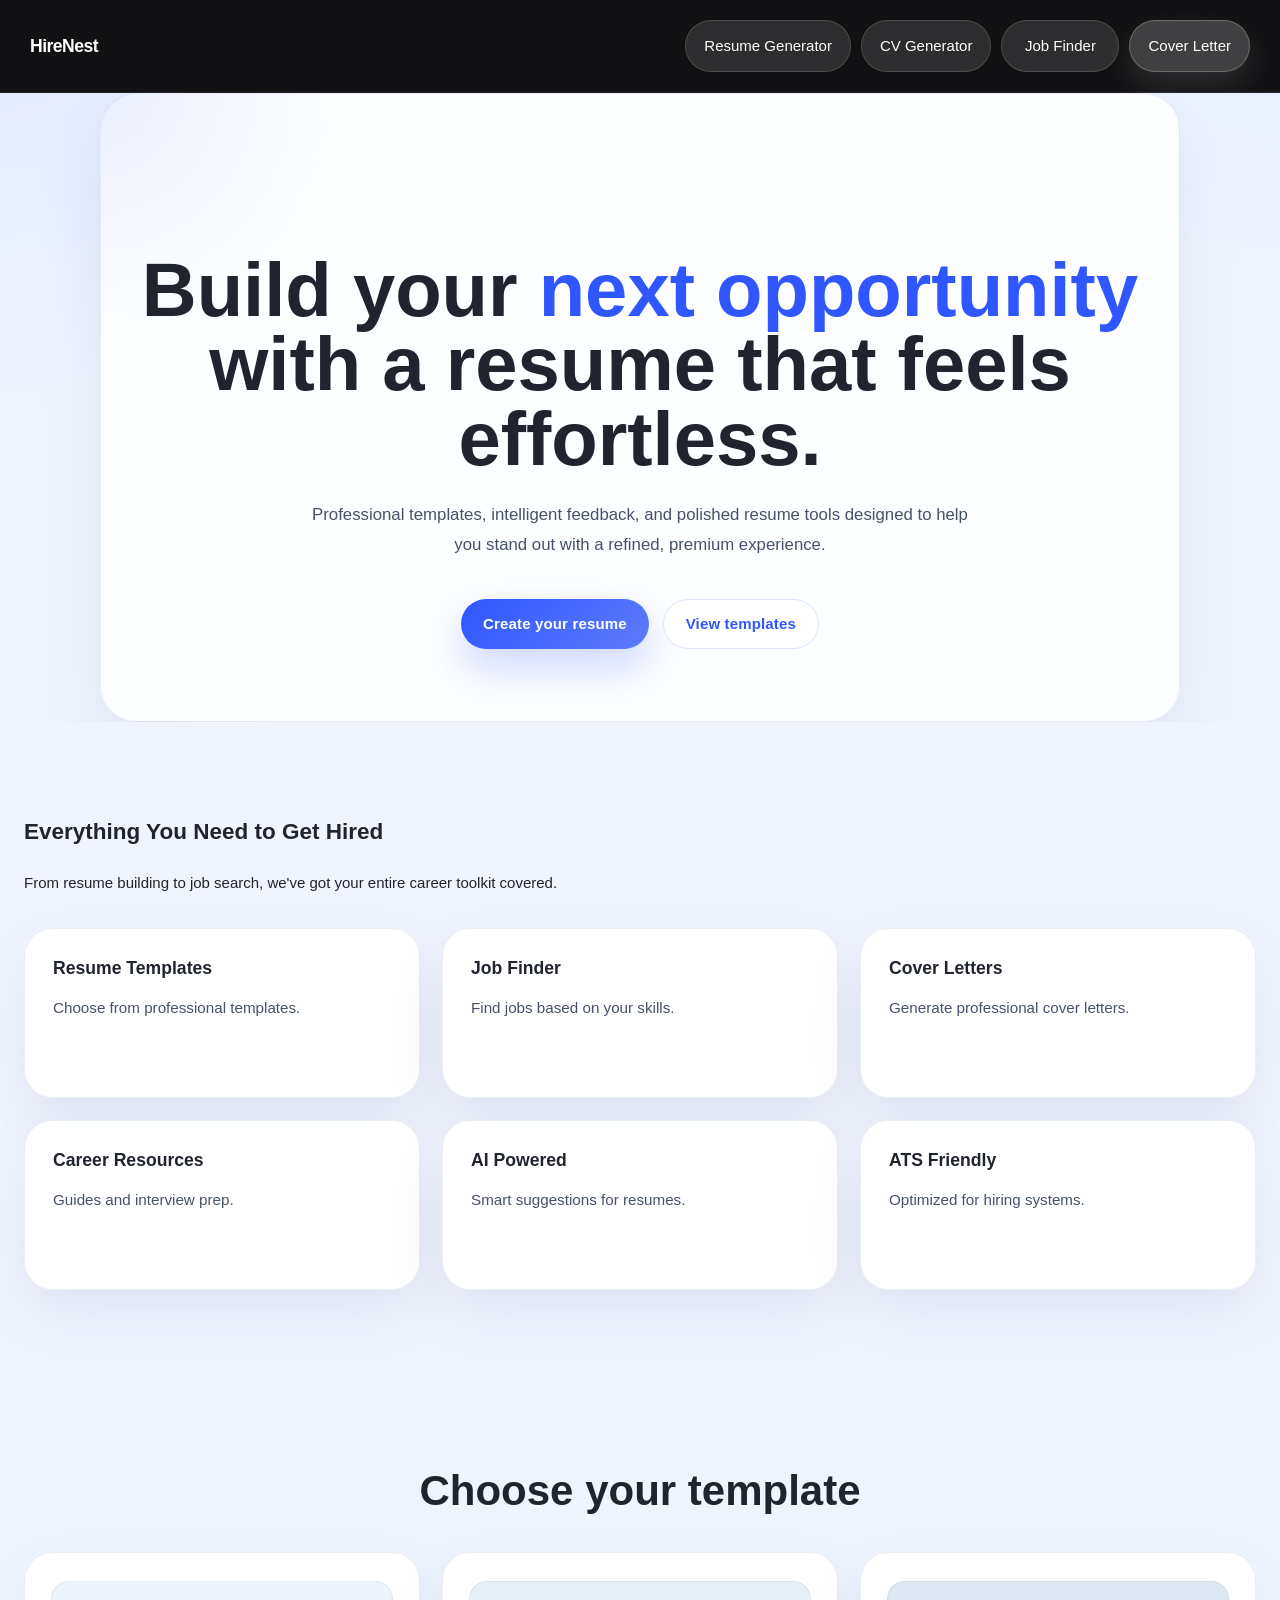
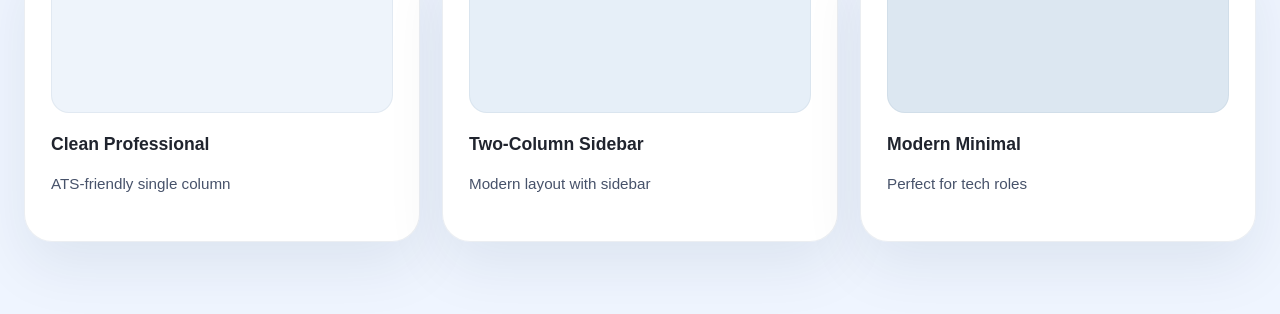
==== commit c5361ca2: "Flatten repository structure and update project files" ====
--- a/index.html
+++ b/index.html
@@ -4,7 +4,7 @@
 <meta charset="UTF-8">
 <meta name="viewport" content="width=device-width, initial-scale=1.0">
 <title>HireNest — ATS-Ready Resume Builder</title>
-<link href="https://fonts.googleapis.com/css2?family=Cormorant+Garamond:ital,wght@0,300;0,400;0,500;0,600;1,400;1,500&family=Jost:wght@300;400;500;600&display=swap" rel="stylesheet">
+<link href="https://fonts.googleapis.com/css2?family=Inter:wght@300;400;500;600;700;800&display=swap" rel="stylesheet">
 <link rel="stylesheet" href="styles.css">
 </head>
 <body>
@@ -23,64 +23,23 @@
      SCREEN 0: HOME / TEMPLATE SELECTION
 ═════════════════════════════════════════════ -->
 
-<div id="screen-home" class="screen active" style="background:#ffffff; padding:0;">
+<section id="screen-home" class="screen active hero-shell">
 
   <!-- HERO -->
-  <div style="max-width:1200px;margin:0 auto;padding:80px 20px 60px;text-align:center;">
-
-    <h1 style="
-      font-size:64px;
-      line-height:1.1;
-      font-weight:600;
-      letter-spacing:-1px;
-      color:#111;
-      margin-bottom:24px;
-    ">
-      Build Your <span style="background:linear-gradient(90deg,#7c3aed,#d946ef);-webkit-background-clip:text;color:transparent;">Perfect</span><br>
-      <span style="background:linear-gradient(90deg,#7c3aed,#d946ef);-webkit-background-clip:text;color:transparent;">Resume</span> in Minutes
-    </h1>
-
-    <p style="
-      font-size:20px;
-      color:#6b7280;
-      max-width:600px;
-      margin:0 auto 40px;
-      line-height:1.6;
-    ">
-      Professional templates, real-time ATS scoring, and guided help — so you land the role you deserve.
-    </p>
+  <div class="hero-copy">
+
+    <h1 class="hero-title">Build your <em>next opportunity</em> with a resume that feels effortless.</h1>
+
+    <p class="hero-text">Professional templates, intelligent feedback, and polished resume tools designed to help you stand out with a refined, premium experience.</p>
 
     <!-- CTA -->
-    <div style="display:flex;gap:16px;justify-content:center;flex-wrap:wrap;margin-bottom:60px;">
-      <button onclick="scrollToTemplates()" style="
-        background:linear-gradient(90deg,#7c3aed,#d946ef);
-        color:white;
-        border:none;
-        padding:16px 28px;
-        font-size:16px;
-        border-radius:12px;
-        cursor:pointer;
-        font-weight:500;
-      ">
-        Create Your Resume →
-      </button>
-
-      <button onclick="document.getElementById('template-section').scrollIntoView({behavior:'smooth'})" style="
-        background:white;
-        border:1px solid #e5e7eb;
-        padding:16px 28px;
-        font-size:16px;
-        border-radius:12px;
-        cursor:pointer;
-        color:#7c3aed;
-        font-weight:500;
-      ">
-        View Templates
-      </button>
-    </div>
-
-  </div>
-  </div> <!-- END template-section -->
+    <div class="hero-actions">
+      <button class="btn btn-primary" onclick="scrollToTemplates()">Create your resume</button>
+      <button class="btn btn-secondary" onclick="document.getElementById('template-section').scrollIntoView({behavior:'smooth'})">View templates</button>
+    </div>
+
+  </div>
+</section>
 
 <!-- NEW FEATURES SECTION -->
 <section class="features-section">
@@ -131,38 +90,36 @@
 </section>
 
   <!-- TEMPLATE SECTION -->
-  <div id="template-section" style="max-width:1100px;margin:0 auto;padding:40px 20px 90px;">
-
-    <h2 style="text-align:center;font-size:28px;font-weight:600;margin-bottom:40px;">
-      Choose Your Template
-    </h2>
-
+  <section id="template-section" class="template-section">
+    <div class="section-heading">
+      <h2>Choose your template</h2>
+    </div>
     <div class="template-grid">
 
       <!-- Template 1 -->
-      <div class="template-card" onclick="selectTemplate(1)" style="border-radius:16px;border:1px solid #eee;overflow:hidden;cursor:pointer;transition:.2s;">
+      <div class="template-card" onclick="selectTemplate(1)">
         <div class="tc-preview preview-t1"></div>
-        <div style="padding:16px;">
-          <div style="font-weight:600;">Clean Professional</div>
-          <div style="color:#6b7280;font-size:14px;">ATS-friendly single column</div>
+        <div>
+          <h3>Clean Professional</h3>
+          <p>ATS-friendly single column</p>
         </div>
       </div>
 
       <!-- Template 2 -->
-      <div class="template-card" onclick="selectTemplate(2)" style="border-radius:16px;border:1px solid #eee;overflow:hidden;cursor:pointer;">
+      <div class="template-card" onclick="selectTemplate(2)">
         <div class="tc-preview preview-t2"></div>
-        <div style="padding:16px;">
-          <div style="font-weight:600;">Two-Column Sidebar</div>
-          <div style="color:#6b7280;font-size:14px;">Modern layout with sidebar</div>
+        <div>
+          <h3>Two-Column Sidebar</h3>
+          <p>Modern layout with sidebar</p>
         </div>
       </div>
 
       <!-- Template 3 -->
-      <div class="template-card" onclick="selectTemplate(3)" style="border-radius:16px;border:1px solid #eee;overflow:hidden;cursor:pointer;">
+      <div class="template-card" onclick="selectTemplate(3)">
         <div class="tc-preview preview-t3"></div>
-        <div style="padding:16px;">
-          <div style="font-weight:600;">Modern Minimal</div>
-          <div style="color:#6b7280;font-size:14px;">Perfect for tech roles</div>
+        <div>
+          <h3>Modern Minimal</h3>
+          <p>Perfect for tech roles</p>
         </div>
       </div>
 
--- a/styles.css
+++ b/styles.css
@@ -1,704 +1,1332 @@
+
 :root {
-  --ink: #2d2226;
-  --ink-2: #4a3840;
-  --ink-3: #9e8a92;
-  --paper: #fdf8f6;
-  --surface: #ffffff;
-  --border: #ecddd8;
-  --border-soft: #f5ece8;
-  --accent: #b5636e;
-  --accent-soft: #faebed;
-  --accent-mid: #d4929a;
-  --accent-pale: #f7dfe2;
-  --blush: #f9ede8;
-  --rose: #e8b4b8;
-  --mauve: #c49aaa;
-  --cream: #fdf3ef;
-  --success: #5a8a6a;
-  --success-soft: #ebf3ee;
-  --warn: #b5895a;
-  --warn-soft: #faf0e6;
-  --danger: #b5474f;
-  --danger-soft: #fceaeb;
-  --shadow-sm: 0 1px 4px rgba(100,50,60,.06), 0 1px 2px rgba(100,50,60,.04);
-  --shadow-md: 0 4px 20px rgba(100,50,60,.08), 0 2px 6px rgba(100,50,60,.04);
-  --shadow-lg: 0 20px 60px rgba(100,50,60,.1), 0 8px 20px rgba(100,50,60,.06);
-  --r: 12px;
-  --r-sm: 8px;
-  --font: 'Jost', sans-serif;
-  --font-serif: 'Cormorant Garamond', serif;
-}
-
-* { box-sizing: border-box; margin: 0; padding: 0; }
-html { scroll-behavior: smooth; }
+  --ink: #20242e;
+  --ink-2: #47526a;
+  --ink-3: #6a7386;
+  --paper: #eff5ff;
+  --surface: rgba(255, 255, 255, 0.96);
+  --surface-soft: #f0f4ff;
+  --surface-muted: #f7f9ff;
+  --border: rgba(76, 97, 193, 0.18);
+  --accent: #2f56ff;
+  --accent-soft: #e6f0ff;
+  --accent-muted: #8a99c6;
+  --success: #1b8a56;
+  --success-soft: #dbf1e2;
+  --danger: #c14a4a;
+  --danger-soft: #fde7e7;
+  --shadow-sm: 0 24px 60px rgba(18, 32, 70, 0.08);
+  --shadow-md: 0 28px 72px rgba(18, 32, 70, 0.1);
+  --shadow-lg: 0 40px 110px rgba(18, 32, 70, 0.12);
+  --radius: 28px;
+  --radius-sm: 18px;
+  --font: -apple-system, BlinkMacSystemFont, "San Francisco", "Segoe UI", Roboto, Helvetica, Arial, sans-serif;
+  --font-serif: "Inter", -apple-system, BlinkMacSystemFont, "Segoe UI", Roboto, Helvetica, Arial, sans-serif;
+}
+
+* {
+  box-sizing: border-box;
+}
+
+html {
+  scroll-behavior: smooth;
+}
 
 body {
+  margin: 0;
+  min-height: 100vh;
   font-family: var(--font);
-  background: var(--paper);
+  font-size: 15px;
+  line-height: 1.72;
   color: var(--ink);
-  min-height: 100vh;
-  font-size: 15px;
-  line-height: 1.65;
+  background: radial-gradient(circle at top left, rgba(47, 86, 255, 0.08), transparent 18%), radial-gradient(circle at top right, rgba(80, 120, 255, 0.06), transparent 12%), #eff5ff;
+  opacity: 0;
+  transition: opacity 0.32s ease;
+}
+
+body.page-loaded {
+  opacity: 1;
+}
+
+body.page-transitioning {
+  opacity: 0;
+}
+
+button,
+input,
+textarea,
+select {
+  font: inherit;
+}
+
+img {
+  max-width: 100%;
+  display: block;
+}
+
+a {
+  color: inherit;
+  text-decoration: none;
+}
+
+button {
+  border: none;
 }
 
 .navbar {
   display: flex;
   justify-content: space-between;
   align-items: center;
-  background: #1a1a1a;
+  gap: 16px;
+  position: sticky;
+  top: 0;
+  z-index: 100;
+  padding: 20px 30px;
+  background: #111113;
+  border-bottom: 1px solid rgba(255, 255, 255, 0.08);
+  backdrop-filter: blur(18px);
+  -webkit-backdrop-filter: blur(18px);
+}
+
+.logo {
+  font-size: 1.1rem;
+  color: #fff;
+  font-weight: 700;
+  letter-spacing: -0.03em;
+}
+
+.nav-buttons {
+  display: flex;
+  flex-wrap: wrap;
+  gap: 10px;
+}
+
+.nav-btn {
+  display: inline-flex;
+  align-items: center;
+  justify-content: center;
+  min-width: 118px;
+  border-radius: 999px;
+  padding: 12px 18px;
+  background: rgba(255, 255, 255, 0.12);
+  color: #fff;
+  border: 1px solid rgba(255, 255, 255, 0.14);
+  transition: transform 0.22s ease, box-shadow 0.22s ease, border-color 0.22s ease, color 0.22s ease, background 0.22s ease;
+  cursor: pointer;
+}
+
+.nav-btn:hover {
+  transform: translateY(-1px);
+  box-shadow: var(--shadow-sm);
+  background: rgba(255, 255, 255, 0.22);
+}
+
+.nav-btn.active {
+  background: rgba(255, 255, 255, 0.2);
+  color: #fff;
+  border-color: rgba(255, 255, 255, 0.22);
+  box-shadow: 0 14px 32px rgba(255, 255, 255, 0.12);
+}
+
+.screen {
+  display: none;
+}
+
+.screen.active {
+  display: block;
+}
+
+.hidden {
+  display: none !important;
+}
+
+.hero-shell {
+  max-width: 1080px;
+  margin: 0 auto;
+  padding: 96px 24px 72px;
+  text-align: center;
+  background: radial-gradient(circle at top left, rgba(47, 86, 255, 0.08), transparent 20%), rgba(255, 255, 255, 0.88);
+  border-radius: 36px;
+  border: 1px solid rgba(76, 97, 193, 0.12);
+  box-shadow: 0 30px 70px rgba(18, 32, 70, 0.08);
+}
+
+.hero-eyebrow {
+  display: inline-flex;
+  align-items: center;
+  justify-content: center;
+  gap: 10px;
+  font-size: 12px;
+  font-weight: 700;
+  letter-spacing: 0.22em;
+  text-transform: uppercase;
+  color: var(--accent-muted);
+  margin-bottom: 20px;
+}
+
+.hero-title {
+  font-size: clamp(44px, 6vw, 76px);
+  line-height: 0.98;
+  font-weight: 800;
+  margin-bottom: 24px;
+}
+
+.hero-title em {
+  font-style: normal;
+  color: var(--accent);
+}
+
+.hero-text {
+  max-width: 680px;
+  margin: 0 auto 40px;
+  color: var(--ink-2);
+  font-size: 1.05rem;
+  line-height: 1.75;
+}
+
+.hero-actions {
+  display: inline-flex;
+  flex-wrap: wrap;
+  justify-content: center;
+  gap: 14px;
+}
+
+.btn {
+  display: inline-flex;
+  align-items: center;
+  justify-content: center;
+  min-height: 50px;
+  padding: 0 22px;
+  border-radius: 999px;
+  font-weight: 700;
+  letter-spacing: 0.01em;
+  transition: transform 0.22s ease, box-shadow 0.22s ease, background 0.22s ease, color 0.22s ease;
+  cursor: pointer;
+}
+
+.btn-primary {
+  background: linear-gradient(135deg, var(--accent), #5f7cfb);
   color: white;
-  padding: 12px 20px;
-}
-
-.logo {
-  font-size: 18px;
-  font-weight: bold;
-}
-
-.nav-buttons {
-  display: flex;
+  box-shadow: 0 18px 40px rgba(47, 86, 255, 0.24);
+}
+
+.btn-primary:hover {
+  transform: translateY(-1px);
+  background: linear-gradient(135deg, #264ee5, #5f7cfb);
+}
+
+.btn-secondary {
+  background: rgba(255, 255, 255, 0.96);
+  color: var(--accent);
+  border: 1px solid rgba(47, 86, 255, 0.16);
+}
+
+.btn-secondary:hover {
+  transform: translateY(-1px);
+  box-shadow: var(--shadow-sm);
+}
+
+.cv-export {
+  background: rgba(255,255,255,0.98);
+  padding: 32px;
+  border-radius: 24px;
+  border: 1px solid rgba(76, 97, 193, 0.12);
+  box-shadow: 0 20px 50px rgba(18, 32, 70, 0.06);
+  color: #000;
+  font-size: var(--cv-scale, 1);
+}
+
+.cv-export, .cv-export * {
+  color: #000 !important;
+}
+
+.resize-panel {
+  margin-top: 16px;
+  padding: 18px 0 0;
+  border-top: 1px solid rgba(15, 23, 42, 0.08);
+}
+
+.resize-controls {
+  display: flex;
+  align-items: center;
+  gap: 12px;
+  margin-bottom: 12px;
+}
+
+.resize-controls input {
+  width: 100%;
+}
+
+.resize-actions {
+  display: flex;
+  flex-wrap: wrap;
   gap: 10px;
 }
 
-.nav-btn {
+.cv-header h1 {
+  margin: 0 0 10px;
+  font-size: 2rem;
+}
+
+.cv-header .subtitle {
+  margin: 0 0 28px;
+  color: var(--ink-2);
+  font-size: 1rem;
+}
+
+.cv-section {
+  margin-bottom: 24px;
+}
+
+.cv-section h3 {
+  margin: 0 0 10px;
+  font-size: 0.78rem;
+  letter-spacing: 0.12em;
+  text-transform: uppercase;
+  color: var(--accent);
+}
+
+.cv-section p {
+  margin: 0;
+  color: var(--ink-2);
+  line-height: 1.75;
+  white-space: pre-wrap;
+}
+
+@media print {
+  html, body {
+    margin: 0;
+    padding: 0;
+    background: #fff;
+    color: #20242f;
+    width: 100%;
+    min-height: 100vh;
+  }
+
+  .cv-export {
+    max-width: 100%;
+    width: 100%;
+    margin: 0;
+    padding: 0;
+    border: none;
+    box-shadow: none;
+    page-break-inside: avoid;
+    break-inside: avoid;
+  }
+
+  .cv-section {
+    margin-bottom: 18px;
+    page-break-inside: avoid;
+    break-inside: avoid;
+  }
+
+  .cv-header h1 {
+    font-size: 30px;
+    margin-bottom: 10px;
+  }
+
+  .cv-header .subtitle,
+  .cv-section p {
+    font-size: 0.95rem;
+  }
+}
+
+@page {
+  size: A4 portrait;
+  margin: 14mm;
+}
+
+.section-heading {
+  text-align: center;
+  max-width: 800px;
+  margin: 0 auto 40px;
+}
+
+.section-heading h2 {
+  font-size: clamp(30px, 4vw, 42px);
+  line-height: 1.04;
+  font-weight: 700;
+  margin-bottom: 12px;
+}
+
+.section-heading p {
+  color: var(--ink-2);
+  font-size: 1rem;
+}
+
+.features-section,
+.template-section,
+.preview-shell {
+  padding: 72px 24px;
+}
+
+.jobs-shell {
+  padding: 72px 24px;
+  max-width: 1080px;
+  margin: 0 auto;
+}
+
+.job-hero-grid {
+  display: block;
+}
+
+.jobs-panel {
+  display: grid;
+  gap: 24px;
+}
+
+.filter-bar {
+  display: flex;
+  flex-wrap: wrap;
+  align-items: center;
+  gap: 10px;
+  padding: 18px 20px;
+  background: var(--surface);
+  border-radius: var(--radius);
+  border: 1px solid rgba(112, 134, 161, 0.12);
+}
+
+.filter-bar span {
+  color: var(--ink-3);
+  font-weight: 600;
+}
+
+.search-box {
+  display: grid;
+  grid-template-columns: 1fr auto;
+  gap: 12px;
+  margin: 16px 0 20px;
+}
+
+.search-box input {
+  min-width: 0;
+}
+
+.chip-row {
+  display: flex;
+  flex-wrap: wrap;
+  gap: 10px;
+  margin-top: 16px;
+}
+
+.chip {
+  display: inline-flex;
+  align-items: center;
+  justify-content: center;
+  padding: 10px 16px;
+  min-height: 40px;
+  border-radius: 999px;
+  background: rgba(93, 129, 192, 0.12);
+  color: var(--ink);
+  border: 1px solid transparent;
+  cursor: pointer;
+  font-size: 0.92rem;
+  transition: all 0.22s ease;
+}
+
+.chip:hover {
+  background: rgba(93, 129, 192, 0.18);
+}
+
+.chip.active {
+  background: var(--accent-soft);
+  color: var(--accent);
+  border-color: rgba(47, 86, 255, 0.22);
+}
+
+.job-grid {
+  display: grid;
+  grid-template-columns: repeat(2, minmax(0, 1fr));
+  gap: 22px;
+}
+
+.job-card {
+  min-height: 220px;
+}
+
+.job-actions {
+  display: flex;
+  gap: 12px;
+  flex-wrap: wrap;
+  margin-top: 18px;
+}
+
+.job-actions a,
+.job-actions button {
+  display: inline-flex;
+  align-items: center;
+  justify-content: center;
+  padding: 12px 18px;
+  border-radius: 14px;
+  text-decoration: none;
+  font-weight: 600;
+  border: none;
+  cursor: pointer;
+}
+
+.apply-btn {
+  background: linear-gradient(135deg, #264ee5, #5f7cfb);
+  color: #fff;
+}
+
+.view-btn {
+  background: rgba(255, 255, 255, 0.96);
+  color: var(--ink);
+  border: 1px solid rgba(47, 86, 255, 0.18);
+}
+
+.modal {
+  position: fixed;
+  inset: 0;
+  display: grid;
+  place-items: center;
+  z-index: 999;
+}
+
+.modal.hidden {
+  display: none;
+}
+
+.modal-backdrop {
+  position: absolute;
+  inset: 0;
+  background: rgba(15, 23, 42, 0.6);
+}
+
+.modal-panel {
+  position: relative;
+  z-index: 1;
+  width: min(95%, 640px);
+  background: #fff;
+  border-radius: 24px;
+  box-shadow: 0 30px 70px rgba(15, 23, 42, 0.18);
+  padding: 28px;
+}
+
+.modal-close {
+  position: absolute;
+  top: 18px;
+  right: 18px;
+  width: 38px;
+  height: 38px;
+  border: 1px solid rgba(15, 23, 42, 0.1);
+  border-radius: 50%;
+  background: #fff;
+  color: #0f172a;
+  font-size: 1.2rem;
+  line-height: 1;
+  cursor: pointer;
+}
+
+.modal-content h3 {
+  margin-top: 0;
+  margin-bottom: 12px;
+  font-size: 1.4rem;
+}
+
+.modal-meta {
+  margin: 0 0 16px;
+  color: var(--ink-2);
+  font-size: 0.95rem;
+}
+
+.modal-description {
+  margin: 0 0 24px;
+  line-height: 1.8;
+  color: var(--ink);
+}
+
+.modal-actions {
+  display: flex;
+  gap: 12px;
+  flex-wrap: wrap;
+}
+
+.job-meta {
+  display: flex;
+  flex-wrap: wrap;
+  gap: 12px;
+  color: var(--ink-2);
+  font-size: 0.92rem;
+}
+
+.job-meta span {
+  white-space: nowrap;
+}
+
+@media (max-width: 1040px) {
+  .jobs-shell {
+    grid-template-columns: 1fr;
+  }
+
+  .job-grid {
+    grid-template-columns: 1fr;
+  }
+}
+
+@media (max-width: 1040px) {
+  .job-hero-grid {
+    grid-template-columns: 1fr;
+  }
+}
+
+.features-grid,
+.template-grid,
+.job-grid {
+  display: grid;
+  grid-template-columns: repeat(3, minmax(0, 1fr));
+  gap: 22px;
+}
+
+.feature-card,
+.template-card,
+.job-card,
+.mini-card,
+.search-card,
+.dashboard-summary,
+.section-block,
+.resume-paper,
+.preview-card {
+  background: var(--surface);
+  border-radius: var(--radius);
+  border: 1px solid rgba(112, 134, 161, 0.14);
+  box-shadow: var(--shadow-sm);
+}
+
+.feature-card,
+.template-card,
+.job-card,
+.search-card,
+.dashboard-summary,
+.mini-card {
+  padding: 28px;
+  transition: transform 0.22s ease, box-shadow 0.22s ease, border-color 0.22s ease;
+}
+
+.feature-card:hover,
+.template-card:hover,
+.job-card:hover,
+.mini-card:hover,
+.search-card:hover,
+.dashboard-summary:hover {
+  transform: translateY(-3px);
+  box-shadow: var(--shadow-md);
+}
+
+.feature-card h3,
+.template-card h3,
+.job-card h3,
+.mini-card h3 {
+  margin-top: 0;
+  margin-bottom: 0;
+  font-size: 1.1rem;
+  line-height: 1.3;
+}
+
+.job-card-header {
+  display: flex;
+  justify-content: space-between;
+  align-items: flex-start;
+  gap: 14px;
+  flex-wrap: wrap;
+  margin-bottom: 16px;
+}
+
+.feature-card p,
+.template-card p,
+.job-card p,
+.mini-card p {
+  color: var(--ink-2);
+  font-size: 0.95rem;
+}
+
+.features-section {
+  background: var(--surface-soft);
+}
+
+.features-grid {
+  margin-top: 32px;
+}
+
+.feature-card {
+  min-height: 170px;
+}
+
+.template-section {
+  background: transparent;
+}
+
+.template-grid {
+  margin-top: 16px;
+}
+
+.template-card {
+  padding: 28px 26px;
+}
+
+.template-card .tc-preview {
+  border-radius: 18px;
+  min-height: 132px;
+  margin-bottom: 20px;
+  overflow: hidden;
+  border: 1px solid rgba(112, 134, 161, 0.1);
+}
+
+.tc-tag {
+  display: inline-flex;
+  align-items: center;
+  justify-content: center;
   padding: 8px 14px;
-  border: none;
-  background: transparent;
-  color: white;
-  cursor: pointer;
-  border-radius: 6px;
-}
-
-.nav-btn:hover {
-  background: #333;
-}
-
-.nav-btn.active {
-  background: #4CAF50;
-}
-
-.screen { display: none; min-height: 100vh; }
-.screen.active { display: block; }
-/* SECTION BACKGROUND */
-.features-section {
-  background: #f9fafb;
-  padding: 80px 20px;
-}
-
-/* CONTAINER */
-.features-container {
-  max-width: 1100px;
-  margin: 0 auto;
-  text-align: center;
-}
-
-/* HEADING */
-.features-title {
-  font-size: 36px;
-  font-weight: 600;
-  margin-bottom: 10px;
-}
-
-.features-title span {
-  color: #7c3aed;
-}
-
-.features-sub {
-  color: #6b7280;
-  margin-bottom: 50px;
-}
-
-/* GRID */
-.features-grid {
-  display: grid;
-  grid-template-columns: repeat(3, 1fr);
-  gap: 25px;
-}
-
-/* CARD / BOX */
-.feature-card {
-  background: #ffffff;
-  padding: 24px;
-  border-radius: 14px;
-  border: 1px solid #e5e7eb;
-  text-align: left;
-  transition: all 0.25s ease;
-  box-shadow: 0 2px 6px rgba(0,0,0,0.04);
-}
-
-/* HOVER EFFECT */
-.feature-card:hover {
-  transform: translateY(-4px);
-  box-shadow: 0 8px 20px rgba(0,0,0,0.08);
-}
-
-/* TITLE */
-.feature-card h3 {
-  font-size: 18px;
-  font-weight: 600;
-  margin-bottom: 6px;
-}
-
-/* TEXT */
-.feature-card p {
-  color: #6b7280;
-  font-size: 14px;
-}
-
-/* RESPONSIVE */
-@media (max-width: 900px) {
-  .features-grid {
-    grid-template-columns: repeat(2, 1fr);
-  }
-}
-
-@media (max-width: 600px) {
-  .features-grid {
-    grid-template-columns: 1fr;
-  }
-}
-/* ══ LANDING ══════════════════════════════════ */
-#screen-home {
-  background: var(--cream);
-  color: var(--ink);
-  display: flex;
-  flex-direction: column;
-  align-items: center;
-  justify-content: center;
-  text-align: center;
-  padding: 60px 20px;
-  position: relative;
-  min-height: 100vh;
-  overflow: hidden;
-}
-#screen-home::before {
-  content: '';
-  position: absolute; inset: 0;
-  background:
-    radial-gradient(ellipse 70% 50% at 10% 20%, rgba(229,155,165,.18) 0%, transparent 65%),
-    radial-gradient(ellipse 60% 60% at 90% 80%, rgba(196,154,170,.15) 0%, transparent 65%),
-    radial-gradient(ellipse 50% 40% at 50% 50%, rgba(253,243,239,.8) 0%, transparent 70%);
-  pointer-events: none;
-}
-.home-badge {
-  display: inline-flex; align-items: center; gap: 7px;
-  background: rgba(181,99,110,.1);
-  border: 1px solid rgba(181,99,110,.25);
-  border-radius: 100px;
-  padding: 6px 16px;
-  font-size: 11px; font-weight: 500;
-  letter-spacing: .1em; text-transform: uppercase;
+  border-radius: 999px;
+  font-size: 11px;
+  font-weight: 700;
+  letter-spacing: 0.12em;
+  text-transform: uppercase;
+  background: var(--accent-soft);
   color: var(--accent);
-  margin-bottom: 28px;
-  animation: fadeUp .6s ease both;
-}
-.home-title {
-  font-family: var(--font-serif);
-  font-size: clamp(42px, 6vw, 76px);
-  font-weight: 400;
-  line-height: 1.05;
-  letter-spacing: -.01em;
-  margin-bottom: 16px;
-  color: var(--ink);
-  animation: fadeUp .6s .1s ease both;
-}
-.home-title em { font-style: italic; color: var(--accent); }
-.home-sub {
-  font-size: 16px; font-weight: 300;
-  color: var(--ink-3);
-  max-width: 480px;
-  margin: 0 auto 52px;
-  animation: fadeUp .6s .2s ease both;
-  line-height: 1.7;
-}
-
-.template-grid {
-  display: grid;
-  grid-template-columns: repeat(3, 1fr);
-  gap: 18px;
-  max-width: 840px; width: 100%;
-  animation: fadeUp .6s .3s ease both;
-}
-@media (max-width: 640px) { .template-grid { grid-template-columns: 1fr; max-width: 340px; } }
-
-.template-card {
-  background: rgba(255,255,255,.7);
-  border: 1px solid rgba(181,99,110,.18);
-  border-radius: 16px;
-  padding: 22px 18px 18px;
-  cursor: pointer;
-  transition: transform .22s, border-color .2s, box-shadow .2s;
-  text-align: left;
-}
-.template-card:hover {
-  transform: translateY(-5px);
-  border-color: rgba(181,99,110,.45);
-  box-shadow: 0 12px 40px rgba(181,99,110,.14);
-}
-.tc-tag {
-  font-size: 10px; font-weight: 600; letter-spacing: .1em; text-transform: uppercase;
-  padding: 3px 10px; border-radius: 100px;
-  background: var(--accent-pale); color: var(--accent);
-  display: inline-block; margin-bottom: 13px;
-}
-.tc-tag.popular { background: #f0e6f5; color: #9a5fb0; }
-.tc-tag.modern  { background: #e6f0ef; color: #3d7e78; }
-.tc-preview {
-  height: 124px; border-radius: 9px;
-  margin-bottom: 14px; overflow: hidden;
-}
-.preview-t1 { background: #f5ece9; }
-.preview-t2 { background: #eee8f0; }
-.preview-t3 { background: #e8eeec; }
-.preview-lines { padding: 11px; }
-.pl { height: 6px; border-radius: 3px; background: rgba(100,50,60,.1); margin-bottom: 5px; }
-.pl.thick { height: 10px; background: rgba(100,50,60,.2); }
-.pl.accent { background: rgba(181,99,110,.45); }
-.pl.accent2 { background: rgba(157,95,176,.4); }
-.pl.accent3 { background: rgba(61,126,120,.4); }
-.pl.short { width: 60%; }
-.pl.xshort { width: 40%; }
-.tc-name { font-weight: 600; font-size: 15px; margin-bottom: 3px; color: var(--ink); }
-.tc-desc { font-size: 12.5px; color: var(--ink-3); font-weight: 300; }
-
-/* ══ FORM ═════════════════════════════════════ */
+  margin-bottom: 18px;
+}
+
+.tc-tag.popular { background: #e7effe; color: #4f75b8; }
+.tc-tag.modern { background: #f9ede7; color: #b67a68; }
+
+.preview-t1 { background: #eef4fb; }
+.preview-t2 { background: #e6eff8; }
+.preview-t3 { background: #dce7f1; }
+.preview-lines { padding: 12px; }
+.pl { height: 6px; border-radius: 999px; background: rgba(93, 129, 192, 0.14); margin-bottom: 10px; }
+.pl.thick { height: 10px; background: rgba(93, 129, 192, 0.22); }
+.pl.accent { background: rgba(93, 129, 192, 0.42); }
+.pl.accent2 { background: rgba(93, 129, 192, 0.3); }
+.pl.accent3 { background: rgba(93, 129, 192, 0.16); }
+.pl.short { width: 62%; }
+.pl.xshort { width: 38%; }
+.tc-name { font-weight: 700; font-size: 15px; margin-bottom: 4px; color: var(--ink); }
+.tc-desc { font-size: 13px; color: var(--ink-3); font-weight: 400; }
+
+/* FORM */
 #screen-form { background: var(--paper); }
 .form-layout {
   display: grid;
-  grid-template-columns: 250px 1fr 290px;
+  grid-template-columns: 260px 1fr 320px;
   min-height: 100vh;
-  max-width: 1280px; margin: 0 auto;
-}
-@media (max-width: 1100px) {
-  .form-layout { grid-template-columns: 1fr; }
-  .form-sidebar, .form-ats { display: none; }
+  max-width: 1380px;
+  margin: 0 auto;
+}
+
+@media (max-width: 1180px) {
+  .form-layout {
+    grid-template-columns: 1fr;
+  }
+  .form-sidebar,
+  .form-ats {
+    display: none;
+  }
 }
 
 .form-sidebar {
-  padding: 32px 20px;
-  border-right: 1px solid var(--border);
-  position: sticky; top: 0;
-  height: 100vh; overflow-y: auto;
-  background: #fff8f5;
-}
+  padding: 36px 26px;
+  border-right: 1px solid rgba(112, 134, 161, 0.16);
+  position: sticky;
+  top: 0;
+  height: 100vh;
+  overflow-y: auto;
+  background: var(--surface);
+}
+
 .sidebar-logo {
   font-family: var(--font-serif);
-  font-size: 22px; font-weight: 500;
-  margin-bottom: 34px; color: var(--ink);
-  letter-spacing: .01em;
-}
-.sidebar-logo span { color: var(--accent); font-style: italic; }
+  font-size: 24px;
+  font-weight: 700;
+  margin-bottom: 34px;
+  color: var(--ink);
+  letter-spacing: -0.02em;
+}
+
+.sidebar-logo span {
+  color: var(--accent);
+}
 
 .nav-item {
-  display: flex; align-items: center; gap: 10px;
-  padding: 9px 12px;
-  border-radius: var(--r-sm);
-  font-size: 13.5px; font-weight: 400;
+  display: flex;
+  align-items: center;
+  gap: 10px;
+  padding: 14px 14px;
+  border-radius: 18px;
+  font-size: 14px;
+  font-weight: 500;
+  color: var(--ink-2);
+  cursor: pointer;
+  transition: all 0.2s ease;
+}
+
+.nav-item:hover {
+  background: rgba(93, 129, 192, 0.08);
+  color: var(--ink);
+}
+
+.nav-item.active {
+  background: rgba(93, 129, 192, 0.12);
+  color: var(--accent);
+  font-weight: 700;
+}
+
+.nav-item.done {
   color: var(--ink-3);
-  cursor: pointer; transition: all .15s;
-}
-.nav-item:hover { background: var(--accent-pale); color: var(--ink); }
-.nav-item.active { background: var(--accent-soft); color: var(--accent); font-weight: 500; }
-.nav-item.done { color: var(--ink-2); }
-.nav-icon { width: 18px; text-align: center; font-size: 14px; }
-.nav-done { margin-left: auto; color: var(--success); font-size: 12px; display: none; }
-.nav-item.done .nav-done { display: block; }
-
-.progress-wrap { padding: 16px 12px; margin-top: 18px; }
-.progress-label { font-size: 11px; font-weight: 600; color: var(--ink-3); margin-bottom: 8px; letter-spacing: .07em; text-transform: uppercase; }
-.progress-bar { height: 4px; background: var(--border); border-radius: 10px; overflow: hidden; }
-.progress-fill { height: 100%; background: var(--accent); border-radius: 10px; transition: width .35s ease; }
-
-.form-main { padding: 36px 40px; max-width: 680px; }
-@media (max-width: 1100px) { .form-main { padding: 24px 20px; max-width: 100%; } }
-
-.form-header { margin-bottom: 34px; }
-.fh-step { font-size: 11px; font-weight: 600; letter-spacing: .1em; text-transform: uppercase; color: var(--accent-mid); margin-bottom: 8px; }
-.fh-title { font-family: var(--font-serif); font-size: 30px; font-weight: 500; letter-spacing: -.01em; line-height: 1.2; color: var(--ink); }
-.fh-sub { font-size: 14px; font-weight: 300; color: var(--ink-3); margin-top: 6px; }
+}
+
+.nav-icon {
+  width: 18px;
+  text-align: center;
+  font-size: 14px;
+}
+
+.nav-done {
+  margin-left: auto;
+  color: var(--success);
+  font-size: 12px;
+  display: none;
+}
+
+.nav-item.done .nav-done {
+  display: block;
+}
+
+.progress-wrap {
+  padding: 18px 12px;
+  margin-top: 22px;
+}
+
+.progress-label {
+  font-size: 11px;
+  font-weight: 700;
+  letter-spacing: 0.12em;
+  text-transform: uppercase;
+  color: var(--ink-3);
+  margin-bottom: 10px;
+}
+
+.progress-bar {
+  height: 6px;
+  background: rgba(112, 134, 161, 0.18);
+  border-radius: 999px;
+  overflow: hidden;
+}
+
+.progress-fill {
+  height: 100%;
+  background: var(--accent);
+  border-radius: 999px;
+  transition: width 0.35s ease;
+}
+
+.form-main {
+  padding: 44px 42px;
+  max-width: 720px;
+}
+
+@media (max-width: 1180px) {
+  .form-main {
+    padding: 28px 22px;
+  }
+}
+
+.form-header {
+  margin-bottom: 36px;
+}
+
+.fh-step {
+  font-size: 11px;
+  font-weight: 700;
+  letter-spacing: 0.12em;
+  text-transform: uppercase;
+  color: var(--accent);
+  margin-bottom: 10px;
+}
+
+.fh-title {
+  font-family: var(--font-serif);
+  font-size: clamp(30px, 4vw, 38px);
+  font-weight: 700;
+  letter-spacing: -0.03em;
+  line-height: 1.15;
+  color: var(--ink);
+}
+
+.fh-sub {
+  color: var(--ink-2);
+  font-size: 15px;
+  margin-top: 10px;
+}
 
 .section-block {
   background: var(--surface);
-  border: 1px solid var(--border-soft);
-  border-radius: var(--r);
-  padding: 24px;
+  border: 1px solid rgba(112, 134, 161, 0.16);
+  border-radius: 28px;
+  padding: 28px;
+  margin-bottom: 20px;
+  box-shadow: var(--shadow-sm);
+}
+
+.section-block + .section-block {
+  animation-delay: 0.06s;
+}
+
+.sb-title {
+  display: flex;
+  align-items: center;
+  gap: 10px;
+  font-size: 11px;
+  font-weight: 700;
+  letter-spacing: 0.12em;
+  text-transform: uppercase;
+  color: var(--accent-muted);
   margin-bottom: 18px;
-  box-shadow: var(--shadow-sm);
-  animation: fadeUp .3s ease both;
-}
-.section-block + .section-block { animation-delay: .05s; }
-.sb-title {
-  font-size: 11px; font-weight: 600; letter-spacing: .09em;
-  text-transform: uppercase; color: var(--mauve);
-  margin-bottom: 18px;
-  display: flex; align-items: center; gap: 10px;
-}
-.sb-title::after { content: ''; flex: 1; height: 1px; background: var(--border-soft); }
-
-.field-row { display: grid; grid-template-columns: 1fr 1fr; gap: 14px; margin-bottom: 14px; }
-.field-row.single { grid-template-columns: 1fr; }
-.field-row.triple { grid-template-columns: 1fr 1fr 1fr; }
-
-.field { display: flex; flex-direction: column; gap: 5px; }
-.field label { font-size: 12.5px; font-weight: 500; color: var(--ink-2); }
+}
+
+.sb-title::after {
+  content: '';
+  flex: 1;
+  height: 1px;
+  background: rgba(112, 134, 161, 0.16);
+}
+
+.field-row {
+  display: grid;
+  grid-template-columns: 1fr 1fr;
+  gap: 16px;
+  margin-bottom: 16px;
+}
+
+.field-row.single {
+  grid-template-columns: 1fr;
+}
+
+.field-row.triple {
+  grid-template-columns: repeat(3, minmax(0, 1fr));
+}
+
+.field {
+  display: flex;
+  flex-direction: column;
+  gap: 10px;
+}
+
+.field label {
+  font-size: 13px;
+  font-weight: 600;
+  color: var(--ink-2);
+}
+
 .field input,
 .field textarea,
 .field select {
   font-family: var(--font);
-  font-size: 14px; font-weight: 300;
-  padding: 9px 13px;
-  border: 1.5px solid var(--border);
-  border-radius: var(--r-sm);
-  background: var(--paper);
+  font-size: 15px;
+  padding: 14px 16px;
+  border-radius: 18px;
+  border: 1px solid transparent;
+  background: #f3f4f7;
   color: var(--ink);
-  transition: border-color .15s, box-shadow .15s;
-  outline: none; width: 100%;
-}
+  transition: border-color 0.2s ease, box-shadow 0.2s ease, background 0.2s ease;
+  outline: none;
+  width: 100%;
+}
+
 .field input:focus,
 .field textarea:focus,
 .field select:focus {
-  border-color: var(--accent-mid);
-  box-shadow: 0 0 0 3px rgba(181,99,110,.1);
+  border-color: rgba(93, 129, 192, 0.4);
+  box-shadow: 0 0 0 4px rgba(93, 129, 192, 0.12);
+  background: #ffffff;
+}
+
+.field textarea {
+  resize: vertical;
+  min-height: 96px;
+}
+
+.field-hint {
+  font-size: 12px;
+  color: var(--ink-3);
+  margin-top: 4px;
+}
+
+.field-hint.good {
+  color: var(--success);
+}
+
+.tag-input-wrap {
+  display: flex;
+  flex-wrap: wrap;
+  gap: 8px;
+  padding: 12px 14px;
+  border-radius: 18px;
+  border: 1.5px solid transparent;
+  background: #f3f4f7;
+  min-height: 50px;
+  cursor: text;
+  transition: border-color 0.2s ease, box-shadow 0.2s ease, background 0.2s ease;
+}
+
+.tag-input-wrap:focus-within {
+  border-color: rgba(93, 129, 192, 0.4);
+  box-shadow: 0 0 0 4px rgba(93, 129, 192, 0.12);
+  background: #ffffff;
+}
+
+.skill-tag {
+  display: inline-flex;
+  align-items: center;
+  gap: 6px;
+  background: var(--accent-soft);
+  color: var(--accent);
+  padding: 6px 14px;
+  border-radius: 999px;
+  font-size: 13px;
+  font-weight: 600;
+}
+
+.skill-tag .del {
+  cursor: pointer;
+  font-size: 14px;
+  line-height: 1;
+  color: var(--accent-muted);
+  opacity: 0.75;
+}
+
+.skill-tag .del:hover {
+  opacity: 1;
+}
+
+.tag-real-input {
+  border: none;
+  background: transparent;
+  outline: none;
+  font-size: 15px;
+  color: var(--ink);
+  flex: 1;
+  min-width: 90px;
+}
+
+.entry-block {
+  background: #f6f7f9;
+  border: 1px dashed rgba(93, 129, 192, 0.2);
+  border-radius: 20px;
+  padding: 18px;
+  margin-bottom: 16px;
+  position: relative;
+}
+
+.entry-block:last-child {
+  margin-bottom: 0;
+}
+
+.entry-num {
+  position: absolute;
+  top: -10px;
+  left: 16px;
+  font-size: 11px;
+  font-weight: 700;
+  background: var(--accent);
+  color: white;
+  padding: 2px 10px;
+  border-radius: 999px;
+  letter-spacing: 0.06em;
+}
+
+.add-entry-btn {
+  display: flex;
+  align-items: center;
+  gap: 8px;
+  width: 100%;
+  padding: 14px;
+  border-radius: 18px;
+  border: 1.5px dashed rgba(93, 129, 192, 0.25);
+  background: transparent;
+  cursor: pointer;
+  font-size: 14px;
+  font-weight: 700;
+  color: var(--accent);
+  transition: all 0.2s ease;
+  margin-top: 16px;
+}
+
+.add-entry-btn:hover {
+  border-color: var(--accent);
+  color: var(--ink);
+  background: var(--accent-soft);
+}
+
+.remove-btn {
+  position: absolute;
+  top: 12px;
+  right: 12px;
+  background: none;
+  border: none;
+  cursor: pointer;
+  font-size: 16px;
+  color: var(--ink-3);
+  line-height: 1;
+  padding: 4px 8px;
+  border-radius: 12px;
+  transition: color 0.15s ease, background 0.15s ease;
+}
+
+.remove-btn:hover {
+  color: var(--danger);
+  background: var(--danger-soft);
+}
+
+.char-count {
+  font-size: 12px;
+  color: var(--ink-3);
+  text-align: right;
+  font-weight: 400;
+}
+
+.char-count.warn {
+  color: var(--warn);
+}
+
+.char-count.good {
+  color: var(--success);
+}
+
+.form-actions {
+  display: flex;
+  justify-content: space-between;
+  align-items: center;
+  flex-wrap: wrap;
+  gap: 12px;
+  padding: 24px 0;
+  margin-top: 14px;
+}
+
+.btn-ghost {
+  background: rgba(255, 255, 255, 0.95);
+  color: var(--ink-2);
+  border: 1.5px solid rgba(112, 134, 161, 0.16);
+}
+
+.btn-ghost:hover {
+  color: var(--accent);
   background: var(--surface);
 }
-.field textarea { resize: vertical; min-height: 90px; }
-.field-hint { font-size: 11.5px; color: var(--ink-3); margin-top: 3px; font-weight: 300; }
-.field-hint.good { color: var(--success); }
-
-.tag-input-wrap {
-  display: flex; flex-wrap: wrap; gap: 6px;
-  padding: 7px 10px;
-  border: 1.5px solid var(--border);
-  border-radius: var(--r-sm);
-  background: var(--paper);
-  min-height: 42px; cursor: text;
-  transition: border-color .15s, box-shadow .15s;
-}
-.tag-input-wrap:focus-within {
-  border-color: var(--accent-mid);
-  box-shadow: 0 0 0 3px rgba(181,99,110,.1);
+
+.btn-sm {
+  padding: 10px 20px;
+  font-size: 13px;
+}
+
+.form-ats {
+  border-left: 1px solid rgba(112, 134, 161, 0.16);
+  padding: 34px 24px;
+  position: sticky;
+  top: 0;
+  height: 100vh;
+  overflow-y: auto;
   background: var(--surface);
 }
-.skill-tag {
-  display: inline-flex; align-items: center; gap: 4px;
-  background: var(--accent-pale); color: var(--accent);
-  padding: 2px 10px;
-  border-radius: 100px; font-size: 12.5px; font-weight: 400;
-}
-.skill-tag .del { cursor: pointer; font-size: 14px; line-height: 1; color: var(--accent-mid); opacity: .7; }
-.skill-tag .del:hover { opacity: 1; }
-.tag-real-input {
-  border: none; background: transparent; outline: none;
-  font-family: var(--font); font-size: 14px; font-weight: 300; color: var(--ink);
-  flex: 1; min-width: 80px;
-}
-
-.entry-block {
-  background: var(--blush);
-  border: 1px dashed var(--rose);
-  border-radius: var(--r-sm);
-  padding: 16px; margin-bottom: 12px;
+
+.ats-title {
+  font-size: 11px;
+  font-weight: 700;
+  letter-spacing: 0.12em;
+  text-transform: uppercase;
+  color: var(--accent-muted);
+  margin-bottom: 20px;
+}
+
+.ats-score-ring {
+  width: 92px;
+  height: 92px;
+  margin: 0 auto 22px;
   position: relative;
 }
-.entry-block:last-child { margin-bottom: 0; }
-.entry-num {
-  position: absolute; top: -10px; left: 12px;
-  font-size: 10px; font-weight: 600; background: var(--accent);
-  color: white; padding: 1px 9px; border-radius: 100px;
-  letter-spacing: .04em;
-}
-.add-entry-btn {
-  display: flex; align-items: center; gap: 8px;
-  width: 100%; padding: 10px;
-  border: 1.5px dashed var(--rose);
-  border-radius: var(--r-sm);
-  background: none; cursor: pointer;
-  font-family: var(--font); font-size: 13.5px; font-weight: 400;
-  color: var(--mauve);
-  transition: all .15s; margin-top: 12px;
-}
-.add-entry-btn:hover { border-color: var(--accent); color: var(--accent); background: var(--accent-pale); }
-
-.remove-btn {
-  position: absolute; top: 10px; right: 10px;
-  background: none; border: none; cursor: pointer;
-  font-size: 15px; color: var(--ink-3); line-height: 1;
-  padding: 2px 5px; border-radius: 4px;
-  transition: color .15s, background .15s;
-}
-.remove-btn:hover { color: var(--danger); background: var(--danger-soft); }
-
-.char-count { font-size: 11.5px; color: var(--ink-3); text-align: right; font-weight: 300; }
-.char-count.warn { color: var(--warn); }
-.char-count.good { color: var(--success); }
-
-.form-actions {
-  display: flex; justify-content: space-between; align-items: center;
-  padding: 24px 0; margin-top: 8px; gap: 12px;
-}
-.btn {
-  display: inline-flex; align-items: center; gap: 8px;
-  padding: 10px 24px; border-radius: 100px;
-  font-family: var(--font); font-size: 14px; font-weight: 500;
-  cursor: pointer; transition: all .18s; border: none; text-decoration: none;
-  letter-spacing: .01em;
-}
-.btn-primary { background: var(--accent); color: white; }
-.btn-primary:hover { background: #a3555f; transform: translateY(-1px); box-shadow: 0 6px 18px rgba(181,99,110,.3); }
-.btn-ghost { background: none; color: var(--ink-2); border: 1.5px solid var(--border); border-radius: 100px; }
-.btn-ghost:hover { border-color: var(--accent-mid); color: var(--accent); background: var(--accent-pale); }
-.btn-sm { padding: 7px 16px; font-size: 13px; }
-
-/* ATS panel */
-.form-ats {
-  border-left: 1px solid var(--border);
-  padding: 28px 18px;
-  position: sticky; top: 0;
-  height: 100vh; overflow-y: auto;
-  background: #fff8f5;
-}
-.ats-title { font-size: 11px; font-weight: 600; letter-spacing: .09em; text-transform: uppercase; color: var(--mauve); margin-bottom: 20px; }
-.ats-score-ring {
-  width: 90px; height: 90px;
-  margin: 0 auto 20px; position: relative;
-}
-.ats-score-ring svg { transform: rotate(-90deg); }
-.ats-score-ring circle { fill: none; stroke-linecap: round; }
-.score-bg { stroke: var(--border); stroke-width: 7; }
-.score-fill { stroke: var(--accent); stroke-width: 7; stroke-dasharray: 251; transition: stroke-dashoffset .6s ease; }
+
+.ats-score-ring svg {
+  transform: rotate(-90deg);
+}
+
+.ats-score-ring circle {
+  fill: none;
+  stroke-linecap: round;
+}
+
+.score-bg {
+  stroke: rgba(112, 134, 161, 0.25);
+  stroke-width: 7;
+}
+
+.score-fill {
+  stroke: var(--accent);
+  stroke-width: 7;
+  stroke-dasharray: 251;
+  transition: stroke-dashoffset 0.6s ease;
+}
+
 .score-text {
-  position: absolute; inset: 0;
-  display: flex; flex-direction: column;
-  align-items: center; justify-content: center;
-  font-size: 22px; font-weight: 600; color: var(--ink); line-height: 1;
-}
-.score-text small { font-size: 10px; font-weight: 400; color: var(--ink-3); margin-top: 2px; }
-
-.ats-checks { margin-bottom: 22px; }
+  position: absolute;
+  inset: 0;
+  display: flex;
+  flex-direction: column;
+  align-items: center;
+  justify-content: center;
+  font-size: 22px;
+  font-weight: 700;
+  color: var(--ink);
+  line-height: 1;
+}
+
+.score-text small {
+  font-size: 10px;
+  font-weight: 400;
+  color: var(--ink-3);
+  margin-top: 3px;
+}
+
+.ats-checks {
+  margin-bottom: 24px;
+}
+
 .ats-check {
-  display: flex; align-items: flex-start; gap: 9px;
-  padding: 8px 11px;
-  border-radius: var(--r-sm);
-  margin-bottom: 5px; font-size: 12.5px; font-weight: 400;
-}
-.ats-check.pass { background: var(--success-soft); color: var(--success); }
-.ats-check.fail { background: var(--danger-soft); color: var(--danger); }
-.ats-check.warn { background: var(--warn-soft); color: var(--warn); }
-.ats-check-icon { font-size: 13px; margin-top: 1px; flex-shrink: 0; }
-.ats-check-text { flex: 1; line-height: 1.4; }
+  display: flex;
+  align-items: flex-start;
+  gap: 10px;
+  padding: 12px 14px;
+  border-radius: 18px;
+  margin-bottom: 12px;
+  font-size: 13px;
+  font-weight: 400;
+}
+
+.ats-check.pass {
+  background: var(--success-soft);
+  color: var(--success);
+}
+
+.ats-check.fail {
+  background: var(--danger-soft);
+  color: var(--danger);
+}
+
+.ats-check.warn {
+  background: #fff3db;
+  color: #b48342;
+}
+
+.ats-check-icon {
+  font-size: 15px;
+  margin-top: 2px;
+  flex-shrink: 0;
+}
+
+.ats-check-text {
+  flex: 1;
+  line-height: 1.5;
+}
 
 .ats-tip {
-  background: var(--accent-pale); color: var(--accent);
-  border-radius: var(--r-sm); padding: 11px; font-size: 12px; line-height: 1.55; font-weight: 400;
-  margin-bottom: 7px;
-}
-.ats-tip strong { display: block; font-weight: 600; margin-bottom: 2px; font-size: 12.5px; }
-
-/* ══ PREVIEW ══════════════════════════════════ */
-#screen-preview { background: #f0e8e4; }
-.preview-layout { display: grid; grid-template-columns: 1fr 270px; min-height: 100vh; max-width: 1280px; margin: 0 auto; }
+  background: var(--accent-soft);
+  color: var(--accent);
+  border-radius: 20px;
+  padding: 14px;
+  font-size: 13px;
+  line-height: 1.6;
+  font-weight: 400;
+  margin-bottom: 12px;
+}
+
+.ats-tip strong {
+  display: block;
+  font-weight: 700;
+  margin-bottom: 5px;
+}
+
+#screen-preview {
+  background: #f3f2ee;
+}
+
+.preview-layout {
+  display: grid;
+  grid-template-columns: 1fr 300px;
+  min-height: 100vh;
+  max-width: 1280px;
+  margin: 0 auto;
+}
+
 @media (max-width: 900px) {
-  .preview-layout { grid-template-columns: 1fr; }
-  .preview-controls { order: -1; }
-}
-.preview-area { padding: 32px; overflow-y: auto; }
-.resume-paper { background: white; max-width: 794px; margin: 0 auto; box-shadow: var(--shadow-lg); }
-
-/* Template 1 — Clean Professional */
-.resume-t1 { padding: 48px 52px; font-family: 'Georgia', serif; }
-.t1-header { border-bottom: 1.5px solid #2d2226; padding-bottom: 18px; margin-bottom: 22px; }
-.t1-name { font-size: 30px; font-weight: 700; letter-spacing: -.02em; color: #2d2226; }
-.t1-title { font-size: 13px; color: #7a5a62; margin-top: 4px; letter-spacing: .05em; text-transform: uppercase; }
-.t1-contact { display: flex; flex-wrap: wrap; gap: 16px; margin-top: 10px; }
-.t1-contact-item { font-size: 12.5px; color: #554448; display: flex; align-items: center; gap: 5px; }
-.t1-section { margin-bottom: 20px; }
-.t1-section-title { font-size: 11px; font-weight: 700; letter-spacing: .1em; text-transform: uppercase; color: #2d2226; border-bottom: 1px solid #e8d8d4; padding-bottom: 5px; margin-bottom: 12px; }
-.t1-entry { margin-bottom: 14px; }
-.t1-entry-header { display: flex; justify-content: space-between; align-items: baseline; }
-.t1-entry-title { font-size: 14px; font-weight: 700; color: #2d2226; }
-.t1-entry-date { font-size: 12px; color: #7a5a62; }
-.t1-entry-sub { font-size: 13px; color: #554448; font-style: italic; margin-top: 2px; }
-.t1-entry-body { font-size: 13px; color: #3d2e32; margin-top: 5px; line-height: 1.65; }
-.t1-skills-list { display: flex; flex-wrap: wrap; gap: 6px; }
-.t1-skill { font-size: 12px; padding: 3px 10px; border: 1px solid #e0cfd0; border-radius: 4px; color: #4a3840; }
-.t1-summary { font-size: 13.5px; color: #3d2e32; line-height: 1.75; }
-
-/* Template 2 — Sidebar */
-.resume-t2 { display: flex; font-family: 'Jost', sans-serif; min-height: 1000px; }
-.t2-sidebar { width: 255px; background: #3d2e32; color: white; padding: 36px 22px; flex-shrink: 0; }
-.t2-photo { width: 96px; height: 96px; border-radius: 50%; object-fit: cover; border: 3px solid rgba(255,255,255,.18); display: block; margin: 0 auto 18px; }
-.t2-photo-placeholder { width: 96px; height: 96px; border-radius: 50%; background: rgba(255,255,255,.1); display: flex; align-items: center; justify-content: center; font-size: 28px; margin: 0 auto 18px; }
-.t2-sb-name { font-size: 17px; font-weight: 500; text-align: center; line-height: 1.3; margin-bottom: 4px; }
-.t2-sb-title { font-size: 11px; text-align: center; opacity: .55; margin-bottom: 26px; letter-spacing: .07em; text-transform: uppercase; font-weight: 300; }
-.t2-sb-section { margin-bottom: 20px; }
-.t2-sb-head { font-size: 10px; font-weight: 600; letter-spacing: .12em; text-transform: uppercase; opacity: .45; border-bottom: 1px solid rgba(255,255,255,.1); padding-bottom: 5px; margin-bottom: 9px; }
-.t2-sb-item { font-size: 12.5px; opacity: .75; margin-bottom: 5px; display: flex; align-items: center; gap: 6px; font-weight: 300; }
-.t2-main { flex: 1; padding: 36px 28px; }
-.t2-section { margin-bottom: 22px; }
-.t2-section-head { font-size: 11px; font-weight: 600; letter-spacing: .1em; text-transform: uppercase; color: #3d2e32; border-bottom: 1.5px solid #3d2e32; padding-bottom: 5px; margin-bottom: 13px; }
-.t2-entry { margin-bottom: 15px; padding-left: 13px; border-left: 2px solid #f0ddd8; }
-.t2-entry-title { font-size: 14px; font-weight: 500; color: #2d2226; }
-.t2-entry-meta { font-size: 12.5px; color: #7a5a62; margin-top: 2px; font-weight: 300; }
-.t2-entry-body { font-size: 13px; color: #4a3840; margin-top: 5px; line-height: 1.65; }
-.t2-summary { font-size: 13.5px; color: #3d2e32; line-height: 1.75; }
-
-/* Template 3 — Modern */
-.resume-t3 { font-family: 'Jost', sans-serif; }
-.t3-top { background: #2d2226; color: white; padding: 40px 48px; }
-.t3-name { font-size: 32px; font-weight: 400; letter-spacing: -.01em; }
-.t3-role { font-size: 14px; opacity: .55; margin-top: 5px; letter-spacing: .06em; font-weight: 300; }
-.t3-contact-row { display: flex; flex-wrap: wrap; gap: 18px; margin-top: 16px; }
-.t3-ci { font-size: 12.5px; opacity: .65; display: flex; align-items: center; gap: 6px; font-weight: 300; }
-.t3-body { padding: 36px 48px; }
-.t3-two-col { display: grid; grid-template-columns: 1fr 1fr; gap: 38px; }
-.t3-section { margin-bottom: 24px; }
-.t3-section-head {
-  font-size: 10px; font-weight: 600; letter-spacing: .12em;
-  text-transform: uppercase; color: #2d2226;
-  display: flex; align-items: center; gap: 8px; margin-bottom: 13px;
-}
-.t3-section-head::before { content: ''; width: 18px; height: 2px; background: #2d2226; }
-.t3-entry { margin-bottom: 17px; }
-.t3-entry-head { display: flex; justify-content: space-between; align-items: flex-start; }
-.t3-entry-title { font-size: 14px; font-weight: 500; color: #2d2226; }
-.t3-entry-date { font-size: 11px; color: #9e8a92; background: #f9ede8; padding: 2px 8px; border-radius: 100px; white-space: nowrap; }
-.t3-entry-sub { font-size: 13px; color: #7a5a62; margin-top: 3px; font-weight: 300; }
-.t3-entry-body { font-size: 13px; color: #4a3840; margin-top: 6px; line-height: 1.65; }
-.t3-skills-grid { display: flex; flex-wrap: wrap; gap: 5px; }
-.t3-sk { font-size: 12px; padding: 4px 12px; border: 1.5px solid #ecddd8; border-radius: var(--r-sm); color: #4a3840; font-weight: 400; }
-.t3-summary { font-size: 13.5px; color: #3d2e32; line-height: 1.78; }
-
-/* Preview controls */
-.preview-controls {
-  background: #fff8f5;
-  border-left: 1px solid var(--border);
-  padding: 24px 18px;
+  .preview-layout {
+    grid-template-columns: 1fr;
+  }
+
+  .preview-controls {
+    order: -1;
+  }
+}
+
+.preview-area {
+  padding: 34px;
   overflow-y: auto;
-  position: sticky; top: 0; height: 100vh;
-}
-.pc-title { font-size: 11px; font-weight: 600; letter-spacing: .09em; text-transform: uppercase; color: var(--mauve); margin-bottom: 20px; }
-.pc-section { margin-bottom: 22px; padding-bottom: 22px; border-bottom: 1px solid var(--border-soft); }
-.pc-section:last-child { border-bottom: none; }
-.pc-label { font-size: 12px; font-weight: 500; color: var(--ink-2); margin-bottom: 10px; display: block; }
-.color-grid { display: grid; grid-template-columns: repeat(5, 1fr); gap: 6px; }
-.color-swatch {
-  width: 30px; height: 30px; border-radius: 50%;
-  cursor: pointer; border: 2px solid transparent;
-  transition: transform .15s, border-color .15s;
-}
-.color-swatch:hover { transform: scale(1.15); }
-.color-swatch.active { border-color: var(--ink); }
-.font-btns { display: flex; flex-direction: column; gap: 6px; }
-.font-btn {
-  padding: 8px 12px; border-radius: var(--r-sm);
-  border: 1.5px solid var(--border); background: none; cursor: pointer;
-  font-family: var(--font); font-size: 13px; color: var(--ink-2);
-  text-align: left; transition: all .15s;
-}
-.font-btn:hover { border-color: var(--accent-mid); color: var(--accent); }
-.font-btn.active { border-color: var(--accent-mid); background: var(--accent-pale); color: var(--accent); }
-.print-btn {
-  display: flex; align-items: center; justify-content: center; gap: 8px;
-  width: 100%; padding: 11px; border-radius: 100px;
-  background: var(--accent); color: white; border: none; cursor: pointer;
-  font-family: var(--font); font-size: 14px; font-weight: 500;
-  transition: all .15s; margin-bottom: 8px;
-}
-.print-btn:hover { background: #a3555f; transform: translateY(-1px); box-shadow: 0 6px 18px rgba(181,99,110,.28); }
-.back-btn-pr {
-  display: flex; align-items: center; justify-content: center; gap: 8px;
-  width: 100%; padding: 10px; border-radius: 100px;
-  background: none; color: var(--ink-2); border: 1.5px solid var(--border); cursor: pointer;
-  font-family: var(--font); font-size: 13px; font-weight: 400;
-  transition: all .15s;
-}
-.back-btn-pr:hover { border-color: var(--accent-mid); color: var(--accent); }
-
-.ats-score-mini {
-  background: var(--success-soft); border-radius: var(--r-sm);
-  padding: 12px; text-align: center; margin-bottom: 14px;
-}
-.ats-score-mini .score { font-size: 28px; font-weight: 600; color: var(--success); }
-.ats-score-mini .label { font-size: 10px; font-weight: 600; color: var(--success); letter-spacing: .08em; text-transform: uppercase; }
+}
+
+.resume-paper {
+  background: var(--surface);
+  max-width: 794px;
+  margin: 0 auto;
+  box-shadow: var(--shadow-lg);
+  border-radius: 28px;
+  overflow: hidden;
+}
+
+.print-btn:hover,
+.back-btn-pr:hover {
+  transform: translateY(-1px);
+}
+
+.loader {
+  padding: 22px;
+  border-radius: 22px;
+  text-align: center;
+  color: var(--ink-3);
+  background: rgba(255, 255, 255, 0.92);
+  border: 1px solid rgba(112, 134, 161, 0.16);
+}
+
+@media (max-width: 1040px) {
+  .features-grid,
+  .template-grid,
+  .job-grid {
+    grid-template-columns: 1fr;
+  }
+}
+
+@media (max-width: 720px) {
+  .hero-shell {
+    padding: 70px 18px 56px;
+  }
+
+  .hero-title {
+    font-size: clamp(36px, 10vw, 52px);
+  }
+
+  .hero-text {
+    font-size: 1rem;
+  }
+
+  .navbar {
+    padding: 16px 18px;
+  }
+}
 
 @keyframes fadeUp {
-  from { opacity: 0; transform: translateY(14px); }
-  to { opacity: 1; transform: translateY(0); }
-}
-
-@media print {
-  body { background: white; }
-  #screen-preview { background: white; }
-  .preview-controls { display: none !important; }
-  .preview-layout { grid-template-columns: 1fr; }
-  .preview-area { padding: 0; }
-  .resume-paper { box-shadow: none; max-width: 100%; }
-  @page { margin: 0; size: A4; }
-}
-
-.ai-badge {
-  display: inline-flex; align-items: center; gap: 5px;
-  font-size: 10.5px; font-weight: 600; letter-spacing: .07em; text-transform: uppercase;
-  background: #f2e8f5; color: #9a5fb0; padding: 3px 10px; border-radius: 100px;
-}
-.ai-dot { width: 5px; height: 5px; border-radius: 50%; background: #c8a0d8; animation: pulse 1.5s infinite; }
-@keyframes pulse { 0%,100%{opacity:1} 50%{opacity:.4} }
-
-.ai-suggest-btn {
-  display: inline-flex; align-items: center; gap: 6px;
-  font-size: 12px; font-weight: 500; padding: 6px 14px;
-  border-radius: 100px;
-  background: #f2e8f5; color: #9a5fb0;
-  border: 1px solid #d8b8e4; cursor: pointer;
-  margin-top: 6px; transition: all .15s;
-}
-.ai-suggest-btn:hover { background: #e8d4f0; border-color: #c09aca; }
-.ai-suggest-btn:disabled { opacity: .5; cursor: not-allowed; }
-
-.ai-result {
-  background: #faf5fc;
-  border: 1.5px solid #dfc8e8;
-  border-radius: var(--r-sm);
-  padding: 12px; font-size: 13px; font-weight: 300;
-  color: var(--ink-2); margin-top: 8px; line-height: 1.65;
-  display: none;
-}
-.ai-result.visible { display: block; }
-
-.loading-dots::after { content: '...'; animation: dots 1.2s infinite; }
-@keyframes dots { 0%{content:'.'} 33%{content:'..'} 66%{content:'...'} 100%{content:'.'} }
-
-[data-tip] { position: relative; }
-[data-tip]::after {
-  content: attr(data-tip);
-  position: absolute; bottom: calc(100% + 6px); left: 50%; transform: translateX(-50%);
-  background: var(--ink); color: white;
-  font-size: 11.5px; padding: 5px 10px; border-radius: 5px;
-  white-space: nowrap;
-  opacity: 0; pointer-events: none;
-  transition: opacity .15s; z-index: 99;
-}
-[data-tip]:hover::after { opacity: 1; }
-
-.divider { height: 1px; background: var(--border-soft); margin: 4px 0 16px; }
-
-.toast {
-  position: fixed; bottom: 24px; right: 24px; z-index: 999;
-  background: var(--ink); color: white;
-  padding: 11px 20px; border-radius: 100px;
-  font-size: 13.5px; font-weight: 400;
-  box-shadow: var(--shadow-lg);
-  transform: translateY(80px); opacity: 0;
-  transition: all .3s;
-}
-.toast.show { transform: translateY(0); opacity: 1; }
-
-.mobile-bar {
-  display: none;
-  background: #fff8f5;
-  border-bottom: 1px solid var(--border);
-  padding: 12px 20px;
-  position: sticky; top: 0; z-index: 10;
-  align-items: center; justify-content: space-between;
-}
-@media (max-width: 1100px) { .mobile-bar { display: flex; } }
+  from {
+    opacity: 0;
+    transform: translateY(18px);
+  }
+  to {
+    opacity: 1;
+    transform: translateY(0);
+  }
+}
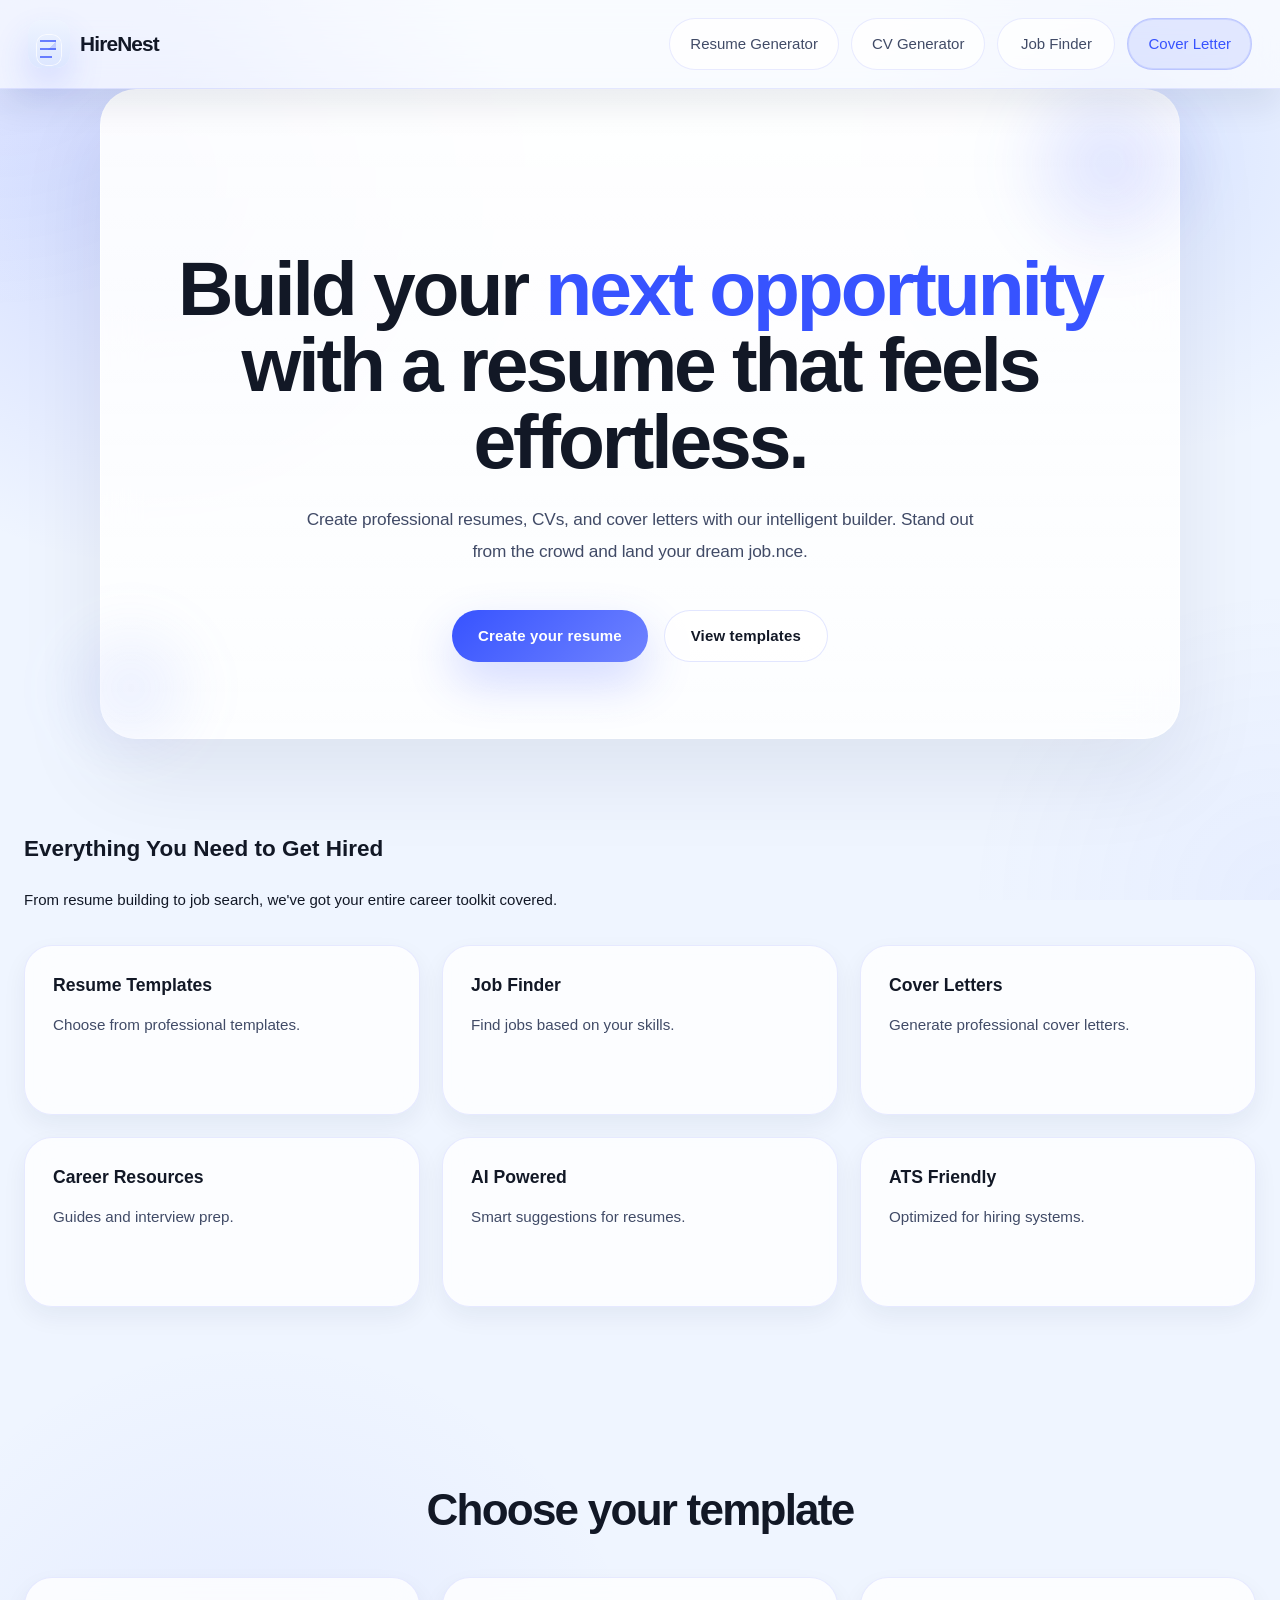
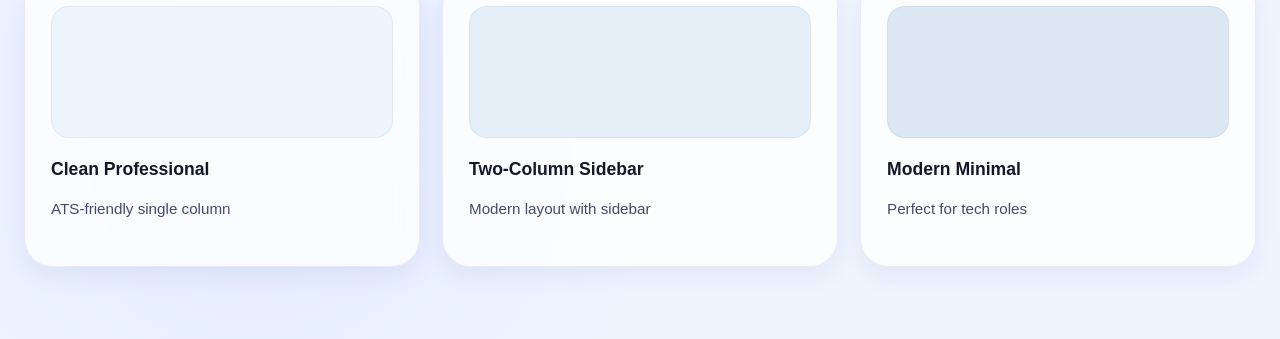
==== commit a16995e4: "Improve landing UI, fix CV download feature, and update navbar logo" ====
--- a/index.html
+++ b/index.html
@@ -30,7 +30,7 @@
 
     <h1 class="hero-title">Build your <em>next opportunity</em> with a resume that feels effortless.</h1>
 
-    <p class="hero-text">Professional templates, intelligent feedback, and polished resume tools designed to help you stand out with a refined, premium experience.</p>
+    <p class="hero-text">Create professional resumes, CVs, and cover letters with our intelligent builder. Stand out from the crowd and land your dream job.nce.</p>
 
     <!-- CTA -->
     <div class="hero-actions">
--- a/styles.css
+++ b/styles.css
@@ -1,23 +1,25 @@
 
 :root {
-  --ink: #20242e;
-  --ink-2: #47526a;
-  --ink-3: #6a7386;
-  --paper: #eff5ff;
-  --surface: rgba(255, 255, 255, 0.96);
-  --surface-soft: #f0f4ff;
-  --surface-muted: #f7f9ff;
-  --border: rgba(76, 97, 193, 0.18);
-  --accent: #2f56ff;
+  --ink: #121826;
+  --ink-2: #414b67;
+  --ink-3: #6d7a97;
+  --paper: #eef5ff;
+  --surface: rgba(255, 255, 255, 0.82);
+  --surface-soft: rgba(247, 250, 255, 0.92);
+  --surface-muted: rgba(248, 250, 255, 0.74);
+  --surface-strong: rgba(255, 255, 255, 0.98);
+  --border: rgba(72, 94, 255, 0.18);
+  --accent: #3753ff;
   --accent-soft: #e6f0ff;
-  --accent-muted: #8a99c6;
+  --accent-muted: #7d8dcf;
   --success: #1b8a56;
   --success-soft: #dbf1e2;
   --danger: #c14a4a;
   --danger-soft: #fde7e7;
-  --shadow-sm: 0 24px 60px rgba(18, 32, 70, 0.08);
-  --shadow-md: 0 28px 72px rgba(18, 32, 70, 0.1);
-  --shadow-lg: 0 40px 110px rgba(18, 32, 70, 0.12);
+  --shadow-xs: 0 10px 24px rgba(17, 28, 61, 0.06);
+  --shadow-sm: 0 20px 42px rgba(17, 28, 61, 0.08);
+  --shadow-md: 0 30px 68px rgba(17, 28, 61, 0.12);
+  --shadow-lg: 0 42px 92px rgba(17, 28, 61, 0.16);
   --radius: 28px;
   --radius-sm: 18px;
   --font: -apple-system, BlinkMacSystemFont, "San Francisco", "Segoe UI", Roboto, Helvetica, Arial, sans-serif;
@@ -26,6 +28,7 @@
 
 * {
   box-sizing: border-box;
+  transition: background-color 0.25s ease, color 0.25s ease, border-color 0.25s ease, box-shadow 0.25s ease, transform 0.25s ease;
 }
 
 html {
@@ -39,9 +42,18 @@
   font-size: 15px;
   line-height: 1.72;
   color: var(--ink);
-  background: radial-gradient(circle at top left, rgba(47, 86, 255, 0.08), transparent 18%), radial-gradient(circle at top right, rgba(80, 120, 255, 0.06), transparent 12%), #eff5ff;
+  background: radial-gradient(circle at 12% 10%, rgba(55, 83, 255, 0.16), transparent 18%), radial-gradient(circle at 90% 8%, rgba(76, 120, 255, 0.12), transparent 14%), radial-gradient(circle at 20% 90%, rgba(82, 103, 255, 0.08), transparent 20%), #eff5ff;
+  overflow-x: hidden;
   opacity: 0;
   transition: opacity 0.32s ease;
+}
+
+body::before {
+  content: '';
+  position: fixed;
+  inset: 0;
+  pointer-events: none;
+  background: radial-gradient(circle at top left, rgba(55, 83, 255, 0.06), transparent 20%), radial-gradient(circle at bottom right, rgba(78, 108, 255, 0.05), transparent 20%);
 }
 
 body.page-loaded {
@@ -81,24 +93,63 @@
   position: sticky;
   top: 0;
   z-index: 100;
-  padding: 20px 30px;
-  background: #111113;
-  border-bottom: 1px solid rgba(255, 255, 255, 0.08);
-  backdrop-filter: blur(18px);
-  -webkit-backdrop-filter: blur(18px);
+  padding: 18px 28px;
+  background: rgba(255, 255, 255, 0.62);
+  border-bottom: 1px solid rgba(72, 94, 255, 0.12);
+  backdrop-filter: blur(22px);
+  -webkit-backdrop-filter: blur(22px);
+  box-shadow: 0 18px 32px rgba(17, 28, 61, 0.08);
 }
 
 .logo {
-  font-size: 1.1rem;
-  color: #fff;
-  font-weight: 700;
-  letter-spacing: -0.03em;
+  position: relative;
+  display: inline-flex;
+  align-items: center;
+  gap: 12px;
+  padding-left: 52px;
+  font-size: 1.3rem;
+  color: var(--ink);
+  font-weight: 800;
+  letter-spacing: -0.04em;
+}
+
+.logo::before {
+  content: '';
+  position: absolute;
+  left: 0;
+  top: 50%;
+  transform: translateY(-50%);
+  width: 42px;
+  height: 48px;
+  border-radius: 14px;
+  background: linear-gradient(180deg, #eef4ff 0%, #dce6ff 100%);
+  box-shadow: 0 18px 36px rgba(55, 83, 255, 0.16);
+}
+
+.logo::after {
+  content: '';
+  position: absolute;
+  left: 8px;
+  top: 8px;
+  width: 26px;
+  height: 32px;
+  border-radius: 10px;
+  background: linear-gradient(180deg, rgba(55, 83, 255, 0.16), rgba(55, 83, 255, 0.05));
+  box-shadow: inset 0 0 0 1px rgba(255, 255, 255, 0.72);
+  background-image:
+    linear-gradient(rgba(55, 83, 255, 0.72) 2px, transparent 2px),
+    linear-gradient(rgba(55, 83, 255, 0.72) 2px, transparent 2px),
+    linear-gradient(rgba(55, 83, 255, 0.72) 2px, transparent 2px),
+    linear-gradient(135deg, transparent 0 8px, rgba(55, 83, 255, 0.2) 8px 100%);
+  background-position: 4px 6px, 4px 14px, 4px 22px, right 6px top 6px;
+  background-size: 16px 2px, 16px 2px, 12px 2px, 10px 10px;
+  background-repeat: no-repeat;
 }
 
 .nav-buttons {
   display: flex;
   flex-wrap: wrap;
-  gap: 10px;
+  gap: 12px;
 }
 
 .nav-btn {
@@ -107,25 +158,25 @@
   justify-content: center;
   min-width: 118px;
   border-radius: 999px;
-  padding: 12px 18px;
-  background: rgba(255, 255, 255, 0.12);
-  color: #fff;
-  border: 1px solid rgba(255, 255, 255, 0.14);
-  transition: transform 0.22s ease, box-shadow 0.22s ease, border-color 0.22s ease, color 0.22s ease, background 0.22s ease;
+  padding: 12px 20px;
+  background: rgba(255, 255, 255, 0.72);
+  color: var(--ink-2);
+  border: 1px solid rgba(72, 94, 255, 0.12);
+  box-shadow: inset 0 0 0 1px rgba(255,255,255,0.08);
   cursor: pointer;
 }
 
 .nav-btn:hover {
   transform: translateY(-1px);
-  box-shadow: var(--shadow-sm);
-  background: rgba(255, 255, 255, 0.22);
+  box-shadow: var(--shadow-xs);
+  background: rgba(255, 255, 255, 0.92);
 }
 
 .nav-btn.active {
-  background: rgba(255, 255, 255, 0.2);
-  color: #fff;
-  border-color: rgba(255, 255, 255, 0.22);
-  box-shadow: 0 14px 32px rgba(255, 255, 255, 0.12);
+  background: rgba(55, 83, 255, 0.1);
+  color: var(--accent);
+  border-color: rgba(55, 83, 255, 0.22);
+  box-shadow: inset 0 0 0 1px rgba(55, 83, 255, 0.12);
 }
 
 .screen {
@@ -141,14 +192,42 @@
 }
 
 .hero-shell {
+  position: relative;
   max-width: 1080px;
   margin: 0 auto;
-  padding: 96px 24px 72px;
+  padding: 96px 32px 76px;
   text-align: center;
-  background: radial-gradient(circle at top left, rgba(47, 86, 255, 0.08), transparent 20%), rgba(255, 255, 255, 0.88);
+  background: linear-gradient(180deg, rgba(255,255,255,0.92) 0%, rgba(255,255,255,0.84) 100%);
   border-radius: 36px;
-  border: 1px solid rgba(76, 97, 193, 0.12);
-  box-shadow: 0 30px 70px rgba(18, 32, 70, 0.08);
+  border: 1px solid rgba(255, 255, 255, 0.75);
+  box-shadow: 0 36px 88px rgba(17, 28, 61, 0.08);
+  backdrop-filter: blur(18px);
+}
+
+.hero-shell::before {
+  content: '';
+  position: absolute;
+  top: -56px;
+  right: -60px;
+  width: 260px;
+  height: 260px;
+  border-radius: 50%;
+  background: radial-gradient(circle, rgba(55, 83, 255, 0.16), transparent 60%);
+  filter: blur(24px);
+  pointer-events: none;
+}
+
+.hero-shell::after {
+  content: '';
+  position: absolute;
+  bottom: -60px;
+  left: -80px;
+  width: 220px;
+  height: 220px;
+  border-radius: 50%;
+  background: radial-gradient(circle, rgba(102, 134, 255, 0.12), transparent 55%);
+  filter: blur(22px);
+  pointer-events: none;
 }
 
 .hero-eyebrow {
@@ -161,14 +240,15 @@
   letter-spacing: 0.22em;
   text-transform: uppercase;
   color: var(--accent-muted);
-  margin-bottom: 20px;
+  margin-bottom: 24px;
 }
 
 .hero-title {
-  font-size: clamp(44px, 6vw, 76px);
-  line-height: 0.98;
+  font-size: clamp(48px, 6vw, 78px);
+  line-height: 1.0;
   font-weight: 800;
   margin-bottom: 24px;
+  letter-spacing: -0.04em;
 }
 
 .hero-title em {
@@ -178,52 +258,55 @@
 
 .hero-text {
   max-width: 680px;
-  margin: 0 auto 40px;
+  margin: 0 auto 42px;
   color: var(--ink-2);
-  font-size: 1.05rem;
-  line-height: 1.75;
+  font-size: 1.08rem;
+  line-height: 1.85;
+  letter-spacing: -0.01em;
 }
 
 .hero-actions {
   display: inline-flex;
   flex-wrap: wrap;
   justify-content: center;
-  gap: 14px;
+  gap: 16px;
 }
 
 .btn {
   display: inline-flex;
   align-items: center;
   justify-content: center;
-  min-height: 50px;
-  padding: 0 22px;
+  min-height: 52px;
+  padding: 0 26px;
   border-radius: 999px;
   font-weight: 700;
   letter-spacing: 0.01em;
-  transition: transform 0.22s ease, box-shadow 0.22s ease, background 0.22s ease, color 0.22s ease;
+  transition: transform 0.24s ease, box-shadow 0.24s ease, background 0.24s ease, color 0.24s ease;
   cursor: pointer;
 }
 
 .btn-primary {
-  background: linear-gradient(135deg, var(--accent), #5f7cfb);
+  background: linear-gradient(135deg, #3753ff, #6f83ff);
   color: white;
-  box-shadow: 0 18px 40px rgba(47, 86, 255, 0.24);
+  box-shadow: 0 20px 48px rgba(55, 83, 255, 0.22);
 }
 
 .btn-primary:hover {
   transform: translateY(-1px);
   background: linear-gradient(135deg, #264ee5, #5f7cfb);
+  box-shadow: 0 24px 56px rgba(55, 83, 255, 0.28);
 }
 
 .btn-secondary {
-  background: rgba(255, 255, 255, 0.96);
-  color: var(--accent);
-  border: 1px solid rgba(47, 86, 255, 0.16);
+  background: rgba(255, 255, 255, 0.9);
+  color: var(--ink);
+  border: 1px solid rgba(55, 83, 255, 0.14);
+  box-shadow: inset 0 0 0 1px rgba(255,255,255,0.5);
 }
 
 .btn-secondary:hover {
   transform: translateY(-1px);
-  box-shadow: var(--shadow-sm);
+  box-shadow: 0 16px 32px rgba(17, 28, 61, 0.08);
 }
 
 .cv-export {
@@ -338,20 +421,23 @@
 
 .section-heading {
   text-align: center;
-  max-width: 800px;
-  margin: 0 auto 40px;
+  max-width: 760px;
+  margin: 0 auto 44px;
 }
 
 .section-heading h2 {
-  font-size: clamp(30px, 4vw, 42px);
-  line-height: 1.04;
-  font-weight: 700;
-  margin-bottom: 12px;
+  font-size: clamp(32px, 4vw, 44px);
+  line-height: 1.05;
+  font-weight: 800;
+  margin-bottom: 14px;
+  letter-spacing: -0.04em;
 }
 
 .section-heading p {
   color: var(--ink-2);
   font-size: 1rem;
+  max-width: 680px;
+  margin: 0 auto;
 }
 
 .features-section,
@@ -497,9 +583,11 @@
   position: relative;
   z-index: 1;
   width: min(95%, 640px);
-  background: #fff;
+  background: rgba(255, 255, 255, 0.96);
   border-radius: 24px;
-  box-shadow: 0 30px 70px rgba(15, 23, 42, 0.18);
+  border: 1px solid rgba(72, 94, 255, 0.12);
+  box-shadow: 0 32px 72px rgba(17, 28, 61, 0.16);
+  backdrop-filter: blur(16px);
   padding: 28px;
 }
 
@@ -587,10 +675,11 @@
 .section-block,
 .resume-paper,
 .preview-card {
-  background: var(--surface);
+  background: rgba(255, 255, 255, 0.78);
   border-radius: var(--radius);
-  border: 1px solid rgba(112, 134, 161, 0.14);
-  box-shadow: var(--shadow-sm);
+  border: 1px solid rgba(72, 94, 255, 0.12);
+  box-shadow: var(--shadow-xs);
+  backdrop-filter: blur(14px);
 }
 
 .feature-card,
@@ -600,7 +689,7 @@
 .dashboard-summary,
 .mini-card {
   padding: 28px;
-  transition: transform 0.22s ease, box-shadow 0.22s ease, border-color 0.22s ease;
+  transition: transform 0.24s ease, box-shadow 0.24s ease, border-color 0.24s ease;
 }
 
 .feature-card:hover,
@@ -611,6 +700,7 @@
 .dashboard-summary:hover {
   transform: translateY(-3px);
   box-shadow: var(--shadow-md);
+  border-color: rgba(55, 83, 255, 0.16);
 }
 
 .feature-card h3,
@@ -641,7 +731,7 @@
 }
 
 .features-section {
-  background: var(--surface-soft);
+  background: transparent;
 }
 
 .features-grid {
@@ -657,7 +747,7 @@
 }
 
 .template-grid {
-  margin-top: 16px;
+  margin-top: 20px;
 }
 
 .template-card {
@@ -860,12 +950,12 @@
 }
 
 .section-block {
-  background: var(--surface);
-  border: 1px solid rgba(112, 134, 161, 0.16);
+  background: rgba(255, 255, 255, 0.92);
+  border: 1px solid rgba(72, 94, 255, 0.12);
   border-radius: 28px;
   padding: 28px;
   margin-bottom: 20px;
-  box-shadow: var(--shadow-sm);
+  box-shadow: var(--shadow-xs);
 }
 
 .section-block + .section-block {
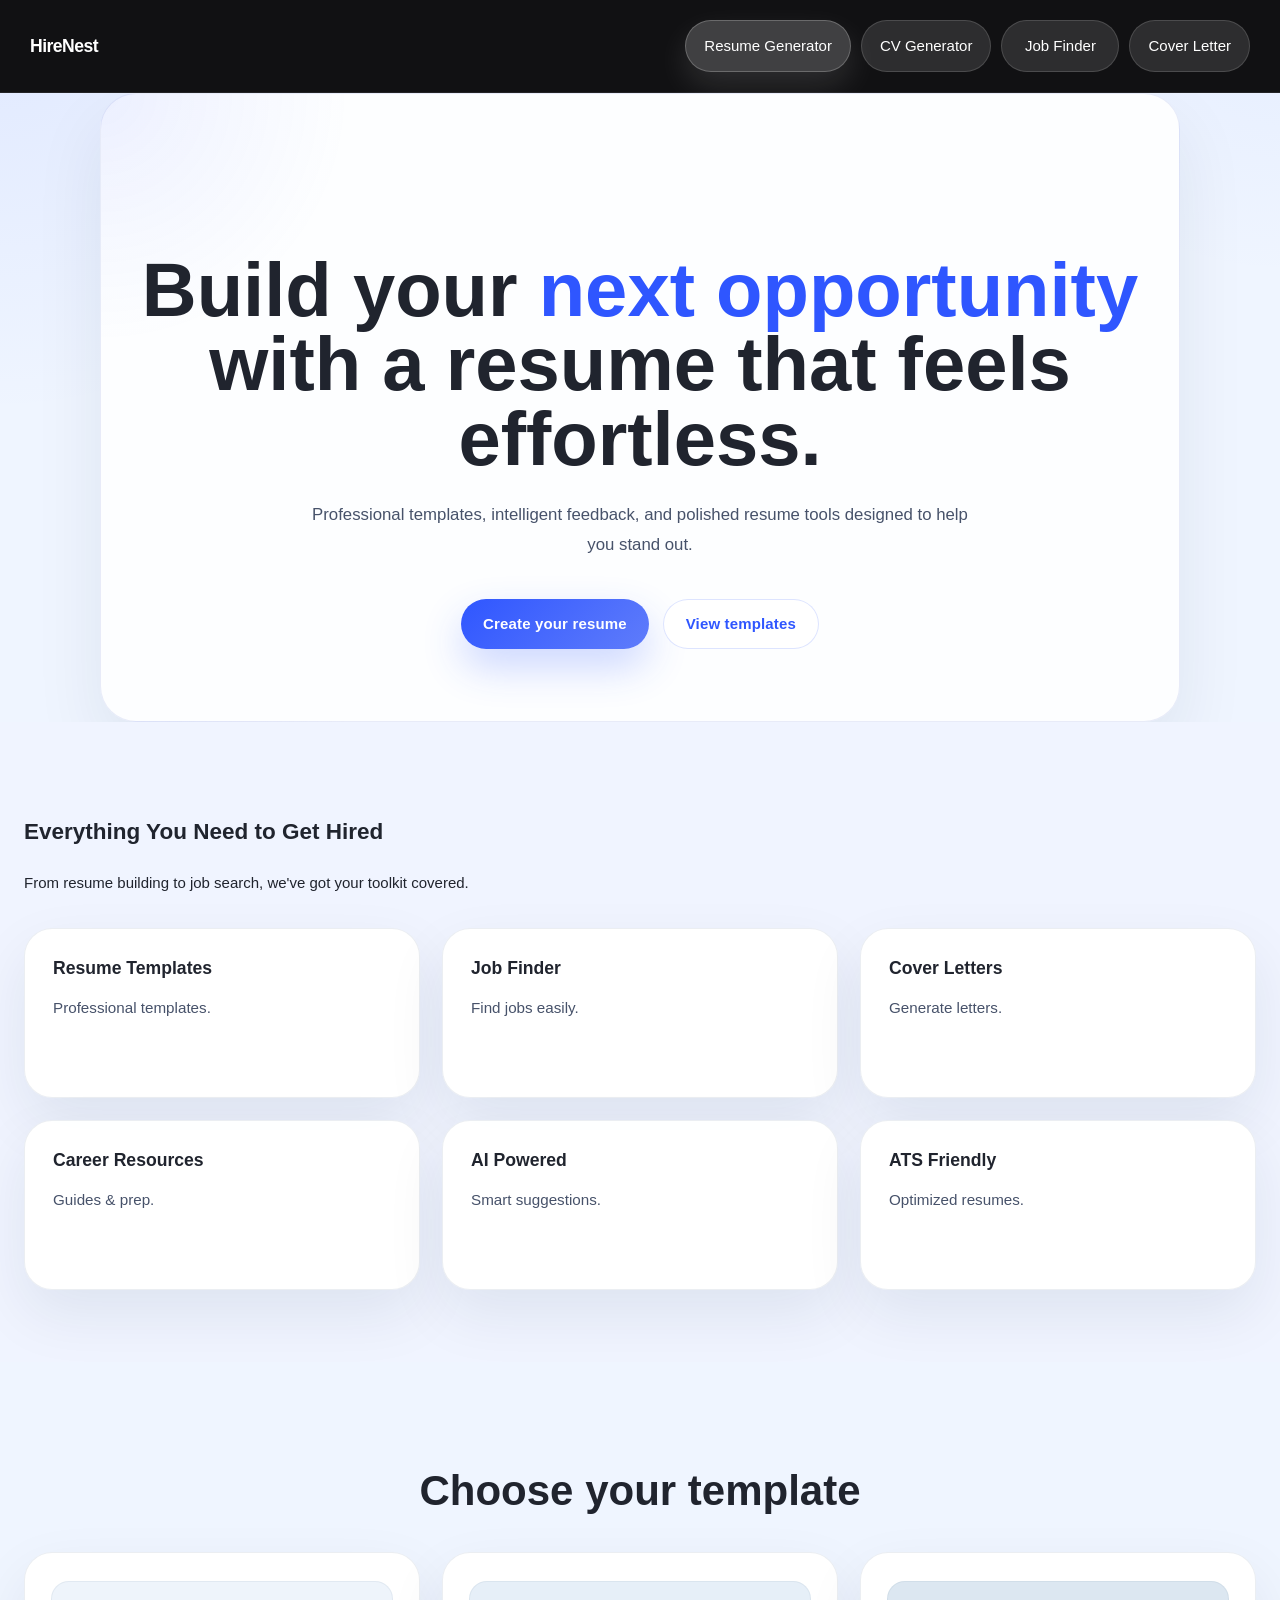
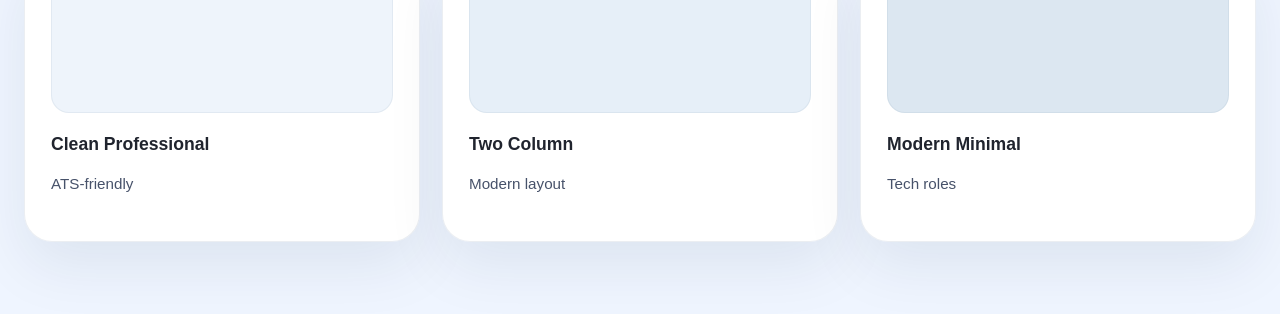
==== commit dcdd2d80: "Add files via upload" ====
--- a/index.html
+++ b/index.html
@@ -4,430 +4,195 @@
 <meta charset="UTF-8">
 <meta name="viewport" content="width=device-width, initial-scale=1.0">
 <title>HireNest — ATS-Ready Resume Builder</title>
+
 <link href="https://fonts.googleapis.com/css2?family=Inter:wght@300;400;500;600;700;800&display=swap" rel="stylesheet">
 <link rel="stylesheet" href="styles.css">
 </head>
+
 <body>
+
 <!-- NAVBAR -->
 <div class="navbar">
-    <div class="logo">HireNest</div>
+  <div class="logo">HireNest</div>
 
-    <div class="nav-buttons">
-      <button class="nav-btn" onclick="goToResume()">Resume Generator</button>
-      <button class="nav-btn" onclick="goToCV()">CV Generator</button>
-      <button class="nav-btn" onclick="goToJobs()">Job Finder</button>
-      <button class="nav-btn active" onclick="goToCoverLetter()">Cover Letter</button>
-    </div>
+  <div class="nav-buttons">
+    <button class="nav-btn active" onclick="goToResume()">Resume Generator</button>
+    <button class="nav-btn" onclick="goToCV()">CV Generator</button>
+    <button class="nav-btn" onclick="goToJobs()">Job Finder</button>
+    <button class="nav-btn" onclick="goToCoverLetter()">Cover Letter</button>
   </div>
-<!-- ═══════════════════════════════════════════
-     SCREEN 0: HOME / TEMPLATE SELECTION
-═════════════════════════════════════════════ -->
+</div>
 
+<!-- HOME -->
 <section id="screen-home" class="screen active hero-shell">
 
-  <!-- HERO -->
   <div class="hero-copy">
+    <h1 class="hero-title">
+      Build your <em>next opportunity</em> with a resume that feels effortless.
+    </h1>
 
-    <h1 class="hero-title">Build your <em>next opportunity</em> with a resume that feels effortless.</h1>
+    <p class="hero-text">
+      Professional templates, intelligent feedback, and polished resume tools designed to help you stand out.
+    </p>
 
-    <p class="hero-text">Create professional resumes, CVs, and cover letters with our intelligent builder. Stand out from the crowd and land your dream job.nce.</p>
-
-    <!-- CTA -->
     <div class="hero-actions">
       <button class="btn btn-primary" onclick="scrollToTemplates()">Create your resume</button>
       <button class="btn btn-secondary" onclick="document.getElementById('template-section').scrollIntoView({behavior:'smooth'})">View templates</button>
+    </div>
+  </div>
+
+</section>
+
+<!-- FEATURES -->
+<section class="features-section">
+  <div class="features-container">
+
+    <h2 class="features-title">Everything You Need to <span>Get Hired</span></h2>
+    <p class="features-sub">From resume building to job search, we've got your toolkit covered.</p>
+
+    <div class="features-grid">
+
+      <div class="feature-card"><h3>Resume Templates</h3><p>Professional templates.</p></div>
+      <div class="feature-card"><h3>Job Finder</h3><p>Find jobs easily.</p></div>
+      <div class="feature-card"><h3>Cover Letters</h3><p>Generate letters.</p></div>
+      <div class="feature-card"><h3>Career Resources</h3><p>Guides & prep.</p></div>
+      <div class="feature-card"><h3>AI Powered</h3><p>Smart suggestions.</p></div>
+      <div class="feature-card"><h3>ATS Friendly</h3><p>Optimized resumes.</p></div>
+
+    </div>
+  </div>
+</section>
+
+<!-- TEMPLATE -->
+<section id="template-section" class="template-section">
+  <div class="section-heading">
+    <h2>Choose your template</h2>
+  </div>
+
+  <div class="template-grid">
+
+    <div class="template-card" onclick="selectTemplate(1)">
+      <div class="tc-preview preview-t1"></div>
+      <h3>Clean Professional</h3>
+      <p>ATS-friendly</p>
+    </div>
+
+    <div class="template-card" onclick="selectTemplate(2)">
+      <div class="tc-preview preview-t2"></div>
+      <h3>Two Column</h3>
+      <p>Modern layout</p>
+    </div>
+
+    <div class="template-card" onclick="selectTemplate(3)">
+      <div class="tc-preview preview-t3"></div>
+      <h3>Modern Minimal</h3>
+      <p>Tech roles</p>
     </div>
 
   </div>
 </section>
 
-<!-- NEW FEATURES SECTION -->
-<section class="features-section">
-  <div class="features-container">
-
-    <h2 class="features-title">
-      Everything You Need to <span>Get Hired</span>
-    </h2>
-
-    <p class="features-sub">
-      From resume building to job search, we've got your entire career toolkit covered.
-    </p>
-
-    <div class="features-grid">
-
-      <div class="feature-card">
-        <h3>Resume Templates</h3>
-        <p>Choose from professional templates.</p>
-      </div>
-
-      <div class="feature-card">
-        <h3>Job Finder</h3>
-        <p>Find jobs based on your skills.</p>
-      </div>
-
-      <div class="feature-card">
-        <h3>Cover Letters</h3>
-        <p>Generate professional cover letters.</p>
-      </div>
-
-      <div class="feature-card">
-        <h3>Career Resources</h3>
-        <p>Guides and interview prep.</p>
-      </div>
-
-      <div class="feature-card">
-        <h3>AI Powered</h3>
-        <p>Smart suggestions for resumes.</p>
-      </div>
-
-      <div class="feature-card">
-        <h3>ATS Friendly</h3>
-        <p>Optimized for hiring systems.</p>
-      </div>
-
-    </div>
-  </div>
-</section>
-
-  <!-- TEMPLATE SECTION -->
-  <section id="template-section" class="template-section">
-    <div class="section-heading">
-      <h2>Choose your template</h2>
-    </div>
-    <div class="template-grid">
-
-      <!-- Template 1 -->
-      <div class="template-card" onclick="selectTemplate(1)">
-        <div class="tc-preview preview-t1"></div>
-        <div>
-          <h3>Clean Professional</h3>
-          <p>ATS-friendly single column</p>
-        </div>
-      </div>
-
-      <!-- Template 2 -->
-      <div class="template-card" onclick="selectTemplate(2)">
-        <div class="tc-preview preview-t2"></div>
-        <div>
-          <h3>Two-Column Sidebar</h3>
-          <p>Modern layout with sidebar</p>
-        </div>
-      </div>
-
-      <!-- Template 3 -->
-      <div class="template-card" onclick="selectTemplate(3)">
-        <div class="tc-preview preview-t3"></div>
-        <div>
-          <h3>Modern Minimal</h3>
-          <p>Perfect for tech roles</p>
-        </div>
-      </div>
-
-    </div>
-
-  </div>
-  
-
-</div>
-
-<!-- ═══════════════════════════════════════════
-     SCREEN 1: FORM
-═════════════════════════════════════════════ -->
+<!-- FORM SCREEN -->
+<!-- FORM SCREEN -->
 <div id="screen-form" class="screen">
 
-  <!-- Mobile topbar -->
   <div class="mobile-bar">
-    <button class="btn btn-ghost btn-sm" onclick="goTo('home')">← Back</button>
-    <strong style="font-size:14px">Build Resume</strong>
-    <button class="btn btn-primary btn-sm" onclick="buildResume()">Preview →</button>
+    <button onclick="goTo('home')">← Back</button>
+    <strong>Build Resume</strong>
+    <button onclick="buildResume()">Preview →</button>
   </div>
 
   <div class="form-layout">
 
-    <!-- Left sidebar -->
+    <!-- SIDEBAR -->
     <aside class="form-sidebar">
       <div class="sidebar-logo">HireNest<span>Resume</span></div>
-
-      <nav id="form-nav">
-        <div class="nav-item active" onclick="scrollToSection('sec-personal')" data-sec="personal">
-          <span class="nav-icon">👤</span> Personal Info
-          <span class="nav-done">✓</span>
-        </div>
-        <div class="nav-item" onclick="scrollToSection('sec-summary')" data-sec="summary">
-          <span class="nav-icon">📝</span> Summary
-          <span class="nav-done">✓</span>
-        </div>
-        <div class="nav-item" onclick="scrollToSection('sec-experience')" data-sec="experience">
-          <span class="nav-icon">💼</span> Experience
-          <span class="nav-done">✓</span>
-        </div>
-        <div class="nav-item" onclick="scrollToSection('sec-education')" data-sec="education">
-          <span class="nav-icon">🎓</span> Education
-          <span class="nav-done">✓</span>
-        </div>
-        <div class="nav-item" onclick="scrollToSection('sec-skills')" data-sec="skills">
-          <span class="nav-icon">⚡</span> Skills
-          <span class="nav-done">✓</span>
-        </div>
-        <div class="nav-item" onclick="scrollToSection('sec-projects')" data-sec="projects">
-          <span class="nav-icon">🔧</span> Projects
-          <span class="nav-done">✓</span>
-        </div>
-        <div class="nav-item" onclick="scrollToSection('sec-extras')" data-sec="extras">
-          <span class="nav-icon">✨</span> Extras
-          <span class="nav-done">✓</span>
-        </div>
-      </nav>
-
-      <div class="progress-wrap">
-        <div class="progress-label">Completion</div>
-        <div class="progress-bar"><div class="progress-fill" id="prog-fill" style="width:5%"></div></div>
-        <div style="font-size:12px;color:var(--ink-3);margin-top:6px;" id="prog-label">Just getting started</div>
-      </div>
     </aside>
 
-    <!-- Main form -->
-    <main class="form-main" id="form-scroll-area">
+    <!-- MAIN FORM -->
+    <main class="form-main">
 
-      <div class="form-header">
-        <div class="fh-step" id="form-template-label">Template 1 — Clean Professional</div>
-        <h1 class="fh-title">Tell us about yourself</h1>
-        <p class="fh-sub">Fill out each section. We'll handle the formatting.</p>
-      </div>
+      <h1>Tell us about yourself</h1>
 
-      <!-- Personal -->
-      <div class="section-block" id="sec-personal">
-        <div class="sb-title">Personal Info</div>
-        <div class="field-row">
-          <div class="field">
-            <label>Full Name *</label>
-            <input type="text" id="f-name" placeholder="e.g. Arjun Mehta" oninput="liveScore()">
-          </div>
-          <div class="field">
-            <label>Job Title / Role</label>
-            <input type="text" id="f-role" placeholder="e.g. Software Engineer" oninput="liveScore()">
-          </div>
-        </div>
-        <div class="field-row">
-          <div class="field">
-            <label>Email Address *</label>
-            <input type="email" id="f-email" placeholder="arjun@email.com" oninput="liveScore()">
-          </div>
-          <div class="field">
-            <label>Phone Number *</label>
-            <input type="tel" id="f-phone" placeholder="+91 98765 43210" oninput="liveScore()">
-          </div>
-        </div>
-        <div class="field-row">
-          <div class="field">
-            <label>City / Location</label>
-            <input type="text" id="f-location" placeholder="Bengaluru, India">
-          </div>
-          <div class="field">
-            <label>LinkedIn URL</label>
-            <input type="url" id="f-linkedin" placeholder="linkedin.com/in/yourname">
-          </div>
-        </div>
-        <div class="field-row">
-          <div class="field">
-            <label>Portfolio / GitHub</label>
-            <input type="url" id="f-portfolio" placeholder="github.com/yourname">
-          </div>
-          <div class="field" id="photo-field" style="display:none;">
-            <label>Profile Photo</label>
-            <input type="file" id="f-photo" accept="image/*" onchange="handlePhoto(this)">
-            <span class="field-hint">JPG/PNG. Used in Template 2.</span>
-          </div>
-        </div>
-      </div>
+      <!-- PERSONAL INFO -->
+      <h3>Personal Information</h3>
+      <input type="text" id="f-name" placeholder="Full Name" required>
+      <input type="text" id="f-role" placeholder="Job Role (e.g. Software Engineer)" required>
+      <input type="email" id="f-email" placeholder="Email" required>
+      <input type="tel" id="f-phone" placeholder="Phone" required>
+      <input type="text" id="f-location" placeholder="Location">
+      <input type="date" id="f-dob" placeholder="Date of Birth" required>
+      <input type="url" id="f-linkedin" placeholder="LinkedIn URL">
+      <input type="url" id="f-github" placeholder="GitHub / Portfolio">
 
-      <!-- Summary -->
-      <div class="section-block" id="sec-summary">
-        <div class="sb-title">Professional Summary</div>
-        <div class="field field-row single">
-          <label>Summary (2–4 sentences recommended)</label>
-          <textarea id="f-summary" rows="4" placeholder="A results-driven Software Engineer with 3+ years of experience building scalable web applications..." oninput="updateCharCount(this,'sum-count',600)"></textarea>
-          <div style="display:flex;justify-content:space-between;align-items:center">
-            <span class="field-hint">💡 Include keywords matching the job description for ATS</span>
-            <span class="char-count" id="sum-count">0 / 600</span>
-          </div>
-          <div style="margin-top:8px; color: var(--ink-3); font-size: 12px;">
-            Tip: keep your summary concise, achievement-oriented, and tailored to the role.
-          </div>
-        </div>
-      </div>
+      <!-- SUMMARY -->
+      <h3>Professional Summary</h3>
+      <textarea id="f-summary" placeholder="Write a short professional summary..."></textarea>
 
-      <!-- Experience -->
-      <div class="section-block" id="sec-experience">
-        <div class="sb-title">Work Experience</div>
-        <div id="exp-entries"></div>
-        <button class="add-entry-btn" onclick="addExperience()">+ Add Experience</button>
-      </div>
+      <!-- EDUCATION -->
+      <h3>Education</h3>
+      <input type="text" id="f-college" placeholder="College Name" required>
+      <input type="text" id="f-degree" placeholder="Degree (B.Tech, etc.)" required>
+      <input type="text" id="f-branch" placeholder="Branch / Stream">
+      <input type="text" id="f-cgpa" placeholder="CGPA / Percentage">
+      <input type="text" id="f-gradyear" placeholder="Graduation Year">
 
-      <!-- Education -->
-      <div class="section-block" id="sec-education">
-        <div class="sb-title">Education</div>
-        <div id="edu-entries"></div>
-        <button class="add-entry-btn" onclick="addEducation()">+ Add Education</button>
-      </div>
+      <!-- EXPERIENCE -->
+      <h3>Work Experience</h3>
+      <input type="text" id="f-company" placeholder="Company Name">
+      <input type="text" id="f-exp-role" placeholder="Your Role">
+      <input type="text" id="f-exp-duration" placeholder="Duration (e.g. Jan 2023 - Dec 2023)">
+      <textarea id="f-exp-desc" placeholder="Describe your work, achievements..."></textarea>
 
-      <!-- Skills -->
-      <div class="section-block" id="sec-skills">
-        <div class="sb-title">Skills</div>
-        <div class="field">
-          <label>Technical Skills <span style="margin-left:6px;font-size:12px;color:var(--ink-3)">ATS Key</span></label>
-          <div class="tag-input-wrap" id="skills-wrap" onclick="document.getElementById('skill-input').focus()">
-            <input class="tag-real-input" id="skill-input" placeholder="Type a skill, press Enter…" onkeydown="handleSkillInput(event)">
-          </div>
-          <span class="field-hint">Press <strong>Enter</strong> or <strong>comma</strong> to add. Add at least 5–8 skills for better ATS score.</span>
-          <div style="margin-top:8px; color: var(--ink-3); font-size: 12px;">Tip: use role-specific skills and keywords from the job post.</div>
-        </div>
-        <div class="field" style="margin-top:14px">
-          <label>Languages</label>
-          <input type="text" id="f-languages" placeholder="e.g. English (Fluent), Hindi (Native)">
-        </div>
-      </div>
+      <!-- PROJECTS -->
+      <h3>Projects</h3>
+      <input type="text" id="f-project" placeholder="Project Name">
+      <input type="url" id="f-project-link" placeholder="Project Link (GitHub/Live)">
+      <textarea id="f-project-desc" placeholder="Project Description"></textarea>
 
-      <!-- Projects -->
-      <div class="section-block" id="sec-projects">
-        <div class="sb-title">Projects</div>
-        <div id="proj-entries"></div>
-        <button class="add-entry-btn" onclick="addProject()">+ Add Project</button>
-      </div>
+      <!-- SKILLS -->
+      <h3>Skills</h3>
+      <input type="text" id="f-skills" placeholder="Python, Java, Machine Learning, etc." required>
 
-      <!-- Extras -->
-      <div class="section-block" id="sec-extras">
-        <div class="sb-title">Extras</div>
-        <div class="field-row">
-          <div class="field">
-            <label>Certifications</label>
-            <textarea id="f-certs" rows="2" placeholder="AWS Certified Developer (2024), Google Cloud Associate…"></textarea>
-          </div>
-          <div class="field">
-            <label>Awards & Achievements</label>
-            <textarea id="f-awards" rows="2" placeholder="Employee of the Quarter, Hackathon Winner…"></textarea>
-          </div>
-        </div>
-        <div class="field-row">
-          <div class="field">
-            <label>Volunteer / Community</label>
-            <textarea id="f-volunteer" rows="2" placeholder="Volunteer at local NGO, open-source contributor…"></textarea>
-          </div>
-          <div class="field">
-            <label>Interests / Hobbies</label>
-            <input type="text" id="f-hobbies" placeholder="Photography, Chess, Open-source">
-          </div>
-        </div>
-      </div>
+      <!-- CERTIFICATIONS -->
+      <h3>Certifications</h3>
+      <input type="text" id="f-certs" placeholder="AWS, Google Cloud, etc.">
 
-      <div class="form-actions">
-        <button class="btn btn-ghost" onclick="goTo('home')">← Change Template</button>
-        <button class="btn btn-primary" onclick="buildResume()">Preview Resume →</button>
-      </div>
+      <!-- ACHIEVEMENTS -->
+      <h3>Achievements</h3>
+      <textarea id="f-achievements" placeholder="Hackathons, awards, rankings..."></textarea>
+
+      <!-- HOBBIES -->
+      <h3>Hobbies / Interests</h3>
+      <input type="text" id="f-hobbies" placeholder="Reading, Coding, Chess...">
+
+      <!-- BUTTON -->
+      <button onclick="buildResume()">Preview Resume →</button>
 
     </main>
 
-    <!-- ATS panel -->
-    <aside class="form-ats">
-      <div class="ats-title">ATS Score</div>
+  </div>
+</div>
+</div>
 
-      <div class="ats-score-ring">
-        <svg width="90" height="90" viewBox="0 0 90 90">
-          <circle class="score-bg" cx="45" cy="45" r="40"></circle>
-          <circle class="score-fill" id="score-ring" cx="45" cy="45" r="40" style="stroke-dashoffset:251"></circle>
-        </svg>
-        <div class="score-text">
-          <span id="score-num">0</span>
-          <small>/ 100</small>
-        </div>
-      </div>
+<!-- PREVIEW -->
+<div id="screen-preview" class="screen">
+  <div class="preview-layout">
 
-      <div class="ats-checks" id="ats-checks">
-        <div class="ats-check fail"><span class="ats-check-icon">✗</span><span class="ats-check-text">Add your name & contact info</span></div>
-        <div class="ats-check fail"><span class="ats-check-icon">✗</span><span class="ats-check-text">Write a professional summary</span></div>
-        <div class="ats-check fail"><span class="ats-check-icon">✗</span><span class="ats-check-text">Add work experience</span></div>
-        <div class="ats-check fail"><span class="ats-check-icon">✗</span><span class="ats-check-text">List your education</span></div>
-        <div class="ats-check fail"><span class="ats-check-icon">✗</span><span class="ats-check-text">Add 5+ skills</span></div>
-      </div>
+    <div id="resume-output"></div>
 
-      <div class="divider"></div>
-      <div class="ats-title" style="margin-top:0">ATS Tips</div>
-
-      <div class="ats-tip"><strong>✓ Use standard section headings</strong>ATS bots scan for keywords like "Experience", "Education", "Skills".</div>
-      <div class="ats-tip"><strong>✓ Quantify achievements</strong>Use numbers — "Increased sales by 30%" beats "improved sales".</div>
-      <div class="ats-tip"><strong>✓ Mirror job description</strong>Copy exact skill keywords from the job posting into your resume.</div>
-      <div class="ats-tip"><strong>✓ No tables / columns in T1</strong>Template 1 is the most ATS-safe — linear reading order.</div>
+    <aside>
+      <button onclick="window.print()">Download PDF</button>
+      <button onclick="goTo('form')">Edit</button>
     </aside>
 
   </div>
 </div>
 
-<!-- ═══════════════════════════════════════════
-     SCREEN 2: PREVIEW
-═════════════════════════════════════════════ -->
-<div id="screen-preview" class="screen">
-  <div class="preview-layout">
-
-    <div class="preview-area" id="preview-area">
-      <div class="resume-paper" id="resume-output"></div>
-    </div>
-
-    <aside class="preview-controls">
-      <div class="pc-title">Customise</div>
-
-      <div class="pc-section">
-        <div class="ats-score-mini" id="final-score-box">
-          <div class="score" id="final-score-num">—</div>
-          <div class="label">ATS Score</div>
-        </div>
-      </div>
-
-      <div class="pc-section">
-        <span class="pc-label">Accent Colour</span>
-        <div class="color-grid" id="color-grid">
-          <div class="color-swatch active" style="background:#2d2226" onclick="setAccent('#2d2226',this)"></div>
-          <div class="color-swatch" style="background:#b5636e" onclick="setAccent('#b5636e',this)"></div>
-          <div class="color-swatch" style="background:#9a5fb0" onclick="setAccent('#9a5fb0',this)"></div>
-          <div class="color-swatch" style="background:#3d7e78" onclick="setAccent('#3d7e78',this)"></div>
-          <div class="color-swatch" style="background:#7a5a8a" onclick="setAccent('#7a5a8a',this)"></div>
-          <div class="color-swatch" style="background:#c49aaa" onclick="setAccent('#c49aaa',this)"></div>
-          <div class="color-swatch" style="background:#6b8fa8" onclick="setAccent('#6b8fa8',this)"></div>
-          <div class="color-swatch" style="background:#8a7262" onclick="setAccent('#8a7262',this)"></div>
-          <div class="color-swatch" style="background:#4a6858" onclick="setAccent('#4a6858',this)"></div>
-          <div class="color-swatch" style="background:#a06070" onclick="setAccent('#a06070',this)"></div>
-        </div>
-      </div>
-
-      <div class="pc-section">
-        <span class="pc-label">Font Family</span>
-        <div class="font-btns" id="font-btns">
-          <button class="font-btn active" onclick="setFont('Georgia, serif',this)" style="font-family:Georgia">Georgia</button>
-          <button class="font-btn" onclick="setFont('\'DM Sans\',sans-serif',this)" style="font-family:'DM Sans',sans-serif">DM Sans</button>
-          <button class="font-btn" onclick="setFont('\'Trebuchet MS\',sans-serif',this)" style="font-family:'Trebuchet MS'">Trebuchet MS</button>
-          <button class="font-btn" onclick="setFont('\'Palatino\',serif',this)" style="font-family:'Palatino'">Palatino</button>
-        </div>
-      </div>
-
-      <div class="pc-section">
-        <span class="pc-label">Font Size</span>
-        <div style="display:flex;gap:6px">
-          <button class="btn btn-ghost btn-sm" onclick="adjustFontSize(-1)">A−</button>
-          <button class="btn btn-ghost btn-sm" onclick="adjustFontSize(1)">A+</button>
-        </div>
-      </div>
-
-      <div class="pc-section">
-        <button class="print-btn" onclick="window.print()">⬇ Download PDF</button>
-        <button class="back-btn-pr" onclick="goTo('form')">← Edit Resume</button>
-      </div>
-
-    </aside>
-  </div>
-</div>
-
-<!-- Toast -->
+<!-- TOAST -->
 <div class="toast" id="toast"></div>
 
 <script src="script.js"></script>
+
 </body>
 </html>
--- a/styles.css
+++ b/styles.css
@@ -1,25 +1,23 @@
 
 :root {
-  --ink: #121826;
-  --ink-2: #414b67;
-  --ink-3: #6d7a97;
-  --paper: #eef5ff;
-  --surface: rgba(255, 255, 255, 0.82);
-  --surface-soft: rgba(247, 250, 255, 0.92);
-  --surface-muted: rgba(248, 250, 255, 0.74);
-  --surface-strong: rgba(255, 255, 255, 0.98);
-  --border: rgba(72, 94, 255, 0.18);
-  --accent: #3753ff;
+  --ink: #20242e;
+  --ink-2: #47526a;
+  --ink-3: #6a7386;
+  --paper: #eff5ff;
+  --surface: rgba(255, 255, 255, 0.96);
+  --surface-soft: #f0f4ff;
+  --surface-muted: #f7f9ff;
+  --border: rgba(76, 97, 193, 0.18);
+  --accent: #2f56ff;
   --accent-soft: #e6f0ff;
-  --accent-muted: #7d8dcf;
+  --accent-muted: #8a99c6;
   --success: #1b8a56;
   --success-soft: #dbf1e2;
   --danger: #c14a4a;
   --danger-soft: #fde7e7;
-  --shadow-xs: 0 10px 24px rgba(17, 28, 61, 0.06);
-  --shadow-sm: 0 20px 42px rgba(17, 28, 61, 0.08);
-  --shadow-md: 0 30px 68px rgba(17, 28, 61, 0.12);
-  --shadow-lg: 0 42px 92px rgba(17, 28, 61, 0.16);
+  --shadow-sm: 0 24px 60px rgba(18, 32, 70, 0.08);
+  --shadow-md: 0 28px 72px rgba(18, 32, 70, 0.1);
+  --shadow-lg: 0 40px 110px rgba(18, 32, 70, 0.12);
   --radius: 28px;
   --radius-sm: 18px;
   --font: -apple-system, BlinkMacSystemFont, "San Francisco", "Segoe UI", Roboto, Helvetica, Arial, sans-serif;
@@ -28,7 +26,6 @@
 
 * {
   box-sizing: border-box;
-  transition: background-color 0.25s ease, color 0.25s ease, border-color 0.25s ease, box-shadow 0.25s ease, transform 0.25s ease;
 }
 
 html {
@@ -42,18 +39,9 @@
   font-size: 15px;
   line-height: 1.72;
   color: var(--ink);
-  background: radial-gradient(circle at 12% 10%, rgba(55, 83, 255, 0.16), transparent 18%), radial-gradient(circle at 90% 8%, rgba(76, 120, 255, 0.12), transparent 14%), radial-gradient(circle at 20% 90%, rgba(82, 103, 255, 0.08), transparent 20%), #eff5ff;
-  overflow-x: hidden;
+  background: radial-gradient(circle at top left, rgba(47, 86, 255, 0.08), transparent 18%), radial-gradient(circle at top right, rgba(80, 120, 255, 0.06), transparent 12%), #eff5ff;
   opacity: 0;
   transition: opacity 0.32s ease;
-}
-
-body::before {
-  content: '';
-  position: fixed;
-  inset: 0;
-  pointer-events: none;
-  background: radial-gradient(circle at top left, rgba(55, 83, 255, 0.06), transparent 20%), radial-gradient(circle at bottom right, rgba(78, 108, 255, 0.05), transparent 20%);
 }
 
 body.page-loaded {
@@ -93,63 +81,24 @@
   position: sticky;
   top: 0;
   z-index: 100;
-  padding: 18px 28px;
-  background: rgba(255, 255, 255, 0.62);
-  border-bottom: 1px solid rgba(72, 94, 255, 0.12);
-  backdrop-filter: blur(22px);
-  -webkit-backdrop-filter: blur(22px);
-  box-shadow: 0 18px 32px rgba(17, 28, 61, 0.08);
+  padding: 20px 30px;
+  background: #111113;
+  border-bottom: 1px solid rgba(255, 255, 255, 0.08);
+  backdrop-filter: blur(18px);
+  -webkit-backdrop-filter: blur(18px);
 }
 
 .logo {
-  position: relative;
-  display: inline-flex;
-  align-items: center;
-  gap: 12px;
-  padding-left: 52px;
-  font-size: 1.3rem;
-  color: var(--ink);
-  font-weight: 800;
-  letter-spacing: -0.04em;
-}
-
-.logo::before {
-  content: '';
-  position: absolute;
-  left: 0;
-  top: 50%;
-  transform: translateY(-50%);
-  width: 42px;
-  height: 48px;
-  border-radius: 14px;
-  background: linear-gradient(180deg, #eef4ff 0%, #dce6ff 100%);
-  box-shadow: 0 18px 36px rgba(55, 83, 255, 0.16);
-}
-
-.logo::after {
-  content: '';
-  position: absolute;
-  left: 8px;
-  top: 8px;
-  width: 26px;
-  height: 32px;
-  border-radius: 10px;
-  background: linear-gradient(180deg, rgba(55, 83, 255, 0.16), rgba(55, 83, 255, 0.05));
-  box-shadow: inset 0 0 0 1px rgba(255, 255, 255, 0.72);
-  background-image:
-    linear-gradient(rgba(55, 83, 255, 0.72) 2px, transparent 2px),
-    linear-gradient(rgba(55, 83, 255, 0.72) 2px, transparent 2px),
-    linear-gradient(rgba(55, 83, 255, 0.72) 2px, transparent 2px),
-    linear-gradient(135deg, transparent 0 8px, rgba(55, 83, 255, 0.2) 8px 100%);
-  background-position: 4px 6px, 4px 14px, 4px 22px, right 6px top 6px;
-  background-size: 16px 2px, 16px 2px, 12px 2px, 10px 10px;
-  background-repeat: no-repeat;
+  font-size: 1.1rem;
+  color: #fff;
+  font-weight: 700;
+  letter-spacing: -0.03em;
 }
 
 .nav-buttons {
   display: flex;
   flex-wrap: wrap;
-  gap: 12px;
+  gap: 10px;
 }
 
 .nav-btn {
@@ -158,25 +107,25 @@
   justify-content: center;
   min-width: 118px;
   border-radius: 999px;
-  padding: 12px 20px;
-  background: rgba(255, 255, 255, 0.72);
-  color: var(--ink-2);
-  border: 1px solid rgba(72, 94, 255, 0.12);
-  box-shadow: inset 0 0 0 1px rgba(255,255,255,0.08);
+  padding: 12px 18px;
+  background: rgba(255, 255, 255, 0.12);
+  color: #fff;
+  border: 1px solid rgba(255, 255, 255, 0.14);
+  transition: transform 0.22s ease, box-shadow 0.22s ease, border-color 0.22s ease, color 0.22s ease, background 0.22s ease;
   cursor: pointer;
 }
 
 .nav-btn:hover {
   transform: translateY(-1px);
-  box-shadow: var(--shadow-xs);
-  background: rgba(255, 255, 255, 0.92);
+  box-shadow: var(--shadow-sm);
+  background: rgba(255, 255, 255, 0.22);
 }
 
 .nav-btn.active {
-  background: rgba(55, 83, 255, 0.1);
-  color: var(--accent);
-  border-color: rgba(55, 83, 255, 0.22);
-  box-shadow: inset 0 0 0 1px rgba(55, 83, 255, 0.12);
+  background: rgba(255, 255, 255, 0.2);
+  color: #fff;
+  border-color: rgba(255, 255, 255, 0.22);
+  box-shadow: 0 14px 32px rgba(255, 255, 255, 0.12);
 }
 
 .screen {
@@ -192,42 +141,14 @@
 }
 
 .hero-shell {
-  position: relative;
   max-width: 1080px;
   margin: 0 auto;
-  padding: 96px 32px 76px;
+  padding: 96px 24px 72px;
   text-align: center;
-  background: linear-gradient(180deg, rgba(255,255,255,0.92) 0%, rgba(255,255,255,0.84) 100%);
+  background: radial-gradient(circle at top left, rgba(47, 86, 255, 0.08), transparent 20%), rgba(255, 255, 255, 0.88);
   border-radius: 36px;
-  border: 1px solid rgba(255, 255, 255, 0.75);
-  box-shadow: 0 36px 88px rgba(17, 28, 61, 0.08);
-  backdrop-filter: blur(18px);
-}
-
-.hero-shell::before {
-  content: '';
-  position: absolute;
-  top: -56px;
-  right: -60px;
-  width: 260px;
-  height: 260px;
-  border-radius: 50%;
-  background: radial-gradient(circle, rgba(55, 83, 255, 0.16), transparent 60%);
-  filter: blur(24px);
-  pointer-events: none;
-}
-
-.hero-shell::after {
-  content: '';
-  position: absolute;
-  bottom: -60px;
-  left: -80px;
-  width: 220px;
-  height: 220px;
-  border-radius: 50%;
-  background: radial-gradient(circle, rgba(102, 134, 255, 0.12), transparent 55%);
-  filter: blur(22px);
-  pointer-events: none;
+  border: 1px solid rgba(76, 97, 193, 0.12);
+  box-shadow: 0 30px 70px rgba(18, 32, 70, 0.08);
 }
 
 .hero-eyebrow {
@@ -240,15 +161,14 @@
   letter-spacing: 0.22em;
   text-transform: uppercase;
   color: var(--accent-muted);
-  margin-bottom: 24px;
+  margin-bottom: 20px;
 }
 
 .hero-title {
-  font-size: clamp(48px, 6vw, 78px);
-  line-height: 1.0;
+  font-size: clamp(44px, 6vw, 76px);
+  line-height: 0.98;
   font-weight: 800;
   margin-bottom: 24px;
-  letter-spacing: -0.04em;
 }
 
 .hero-title em {
@@ -258,55 +178,52 @@
 
 .hero-text {
   max-width: 680px;
-  margin: 0 auto 42px;
+  margin: 0 auto 40px;
   color: var(--ink-2);
-  font-size: 1.08rem;
-  line-height: 1.85;
-  letter-spacing: -0.01em;
+  font-size: 1.05rem;
+  line-height: 1.75;
 }
 
 .hero-actions {
   display: inline-flex;
   flex-wrap: wrap;
   justify-content: center;
-  gap: 16px;
+  gap: 14px;
 }
 
 .btn {
   display: inline-flex;
   align-items: center;
   justify-content: center;
-  min-height: 52px;
-  padding: 0 26px;
+  min-height: 50px;
+  padding: 0 22px;
   border-radius: 999px;
   font-weight: 700;
   letter-spacing: 0.01em;
-  transition: transform 0.24s ease, box-shadow 0.24s ease, background 0.24s ease, color 0.24s ease;
+  transition: transform 0.22s ease, box-shadow 0.22s ease, background 0.22s ease, color 0.22s ease;
   cursor: pointer;
 }
 
 .btn-primary {
-  background: linear-gradient(135deg, #3753ff, #6f83ff);
+  background: linear-gradient(135deg, var(--accent), #5f7cfb);
   color: white;
-  box-shadow: 0 20px 48px rgba(55, 83, 255, 0.22);
+  box-shadow: 0 18px 40px rgba(47, 86, 255, 0.24);
 }
 
 .btn-primary:hover {
   transform: translateY(-1px);
   background: linear-gradient(135deg, #264ee5, #5f7cfb);
-  box-shadow: 0 24px 56px rgba(55, 83, 255, 0.28);
 }
 
 .btn-secondary {
-  background: rgba(255, 255, 255, 0.9);
-  color: var(--ink);
-  border: 1px solid rgba(55, 83, 255, 0.14);
-  box-shadow: inset 0 0 0 1px rgba(255,255,255,0.5);
+  background: rgba(255, 255, 255, 0.96);
+  color: var(--accent);
+  border: 1px solid rgba(47, 86, 255, 0.16);
 }
 
 .btn-secondary:hover {
   transform: translateY(-1px);
-  box-shadow: 0 16px 32px rgba(17, 28, 61, 0.08);
+  box-shadow: var(--shadow-sm);
 }
 
 .cv-export {
@@ -421,23 +338,20 @@
 
 .section-heading {
   text-align: center;
-  max-width: 760px;
-  margin: 0 auto 44px;
+  max-width: 800px;
+  margin: 0 auto 40px;
 }
 
 .section-heading h2 {
-  font-size: clamp(32px, 4vw, 44px);
-  line-height: 1.05;
-  font-weight: 800;
-  margin-bottom: 14px;
-  letter-spacing: -0.04em;
+  font-size: clamp(30px, 4vw, 42px);
+  line-height: 1.04;
+  font-weight: 700;
+  margin-bottom: 12px;
 }
 
 .section-heading p {
   color: var(--ink-2);
   font-size: 1rem;
-  max-width: 680px;
-  margin: 0 auto;
 }
 
 .features-section,
@@ -583,11 +497,9 @@
   position: relative;
   z-index: 1;
   width: min(95%, 640px);
-  background: rgba(255, 255, 255, 0.96);
+  background: #fff;
   border-radius: 24px;
-  border: 1px solid rgba(72, 94, 255, 0.12);
-  box-shadow: 0 32px 72px rgba(17, 28, 61, 0.16);
-  backdrop-filter: blur(16px);
+  box-shadow: 0 30px 70px rgba(15, 23, 42, 0.18);
   padding: 28px;
 }
 
@@ -675,11 +587,10 @@
 .section-block,
 .resume-paper,
 .preview-card {
-  background: rgba(255, 255, 255, 0.78);
+  background: var(--surface);
   border-radius: var(--radius);
-  border: 1px solid rgba(72, 94, 255, 0.12);
-  box-shadow: var(--shadow-xs);
-  backdrop-filter: blur(14px);
+  border: 1px solid rgba(112, 134, 161, 0.14);
+  box-shadow: var(--shadow-sm);
 }
 
 .feature-card,
@@ -689,7 +600,7 @@
 .dashboard-summary,
 .mini-card {
   padding: 28px;
-  transition: transform 0.24s ease, box-shadow 0.24s ease, border-color 0.24s ease;
+  transition: transform 0.22s ease, box-shadow 0.22s ease, border-color 0.22s ease;
 }
 
 .feature-card:hover,
@@ -700,7 +611,6 @@
 .dashboard-summary:hover {
   transform: translateY(-3px);
   box-shadow: var(--shadow-md);
-  border-color: rgba(55, 83, 255, 0.16);
 }
 
 .feature-card h3,
@@ -731,7 +641,7 @@
 }
 
 .features-section {
-  background: transparent;
+  background: var(--surface-soft);
 }
 
 .features-grid {
@@ -747,7 +657,7 @@
 }
 
 .template-grid {
-  margin-top: 20px;
+  margin-top: 16px;
 }
 
 .template-card {
@@ -950,12 +860,12 @@
 }
 
 .section-block {
-  background: rgba(255, 255, 255, 0.92);
-  border: 1px solid rgba(72, 94, 255, 0.12);
+  background: var(--surface);
+  border: 1px solid rgba(112, 134, 161, 0.16);
   border-radius: 28px;
   padding: 28px;
   margin-bottom: 20px;
-  box-shadow: var(--shadow-xs);
+  box-shadow: var(--shadow-sm);
 }
 
 .section-block + .section-block {
